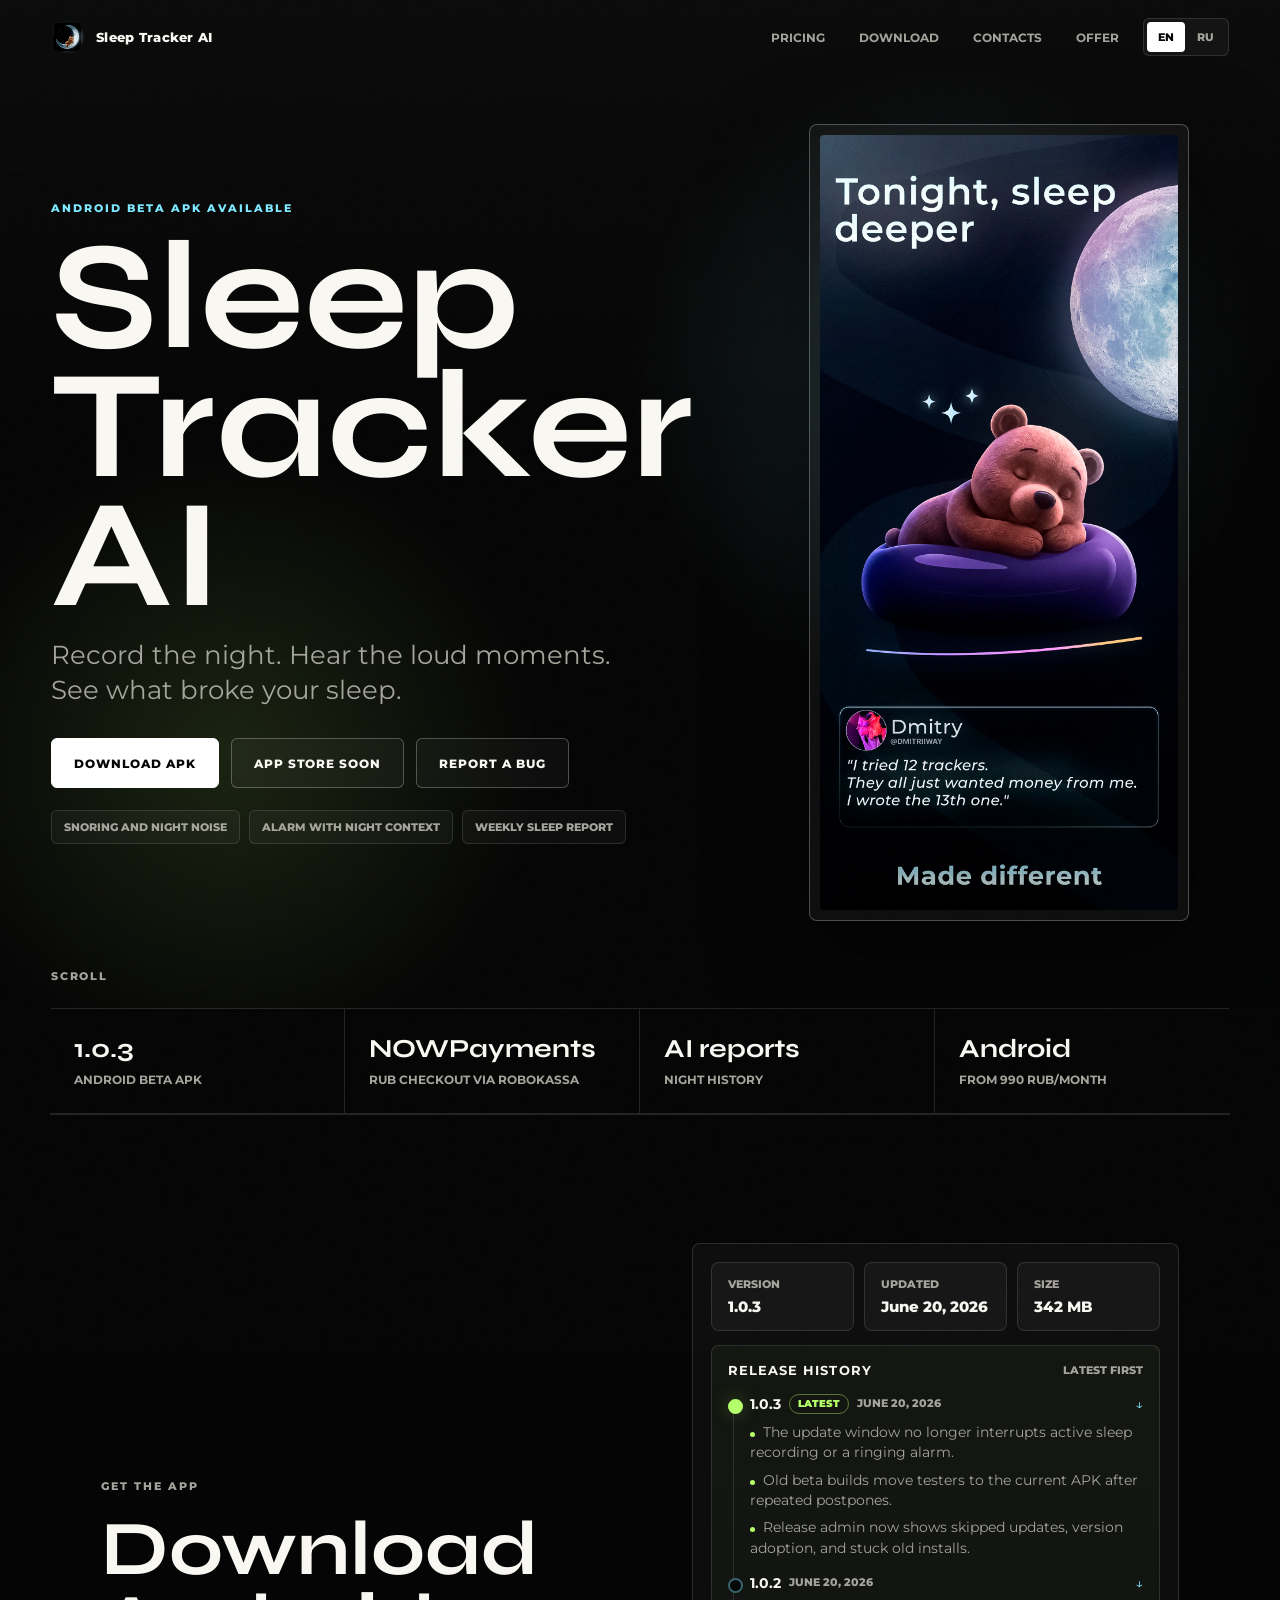
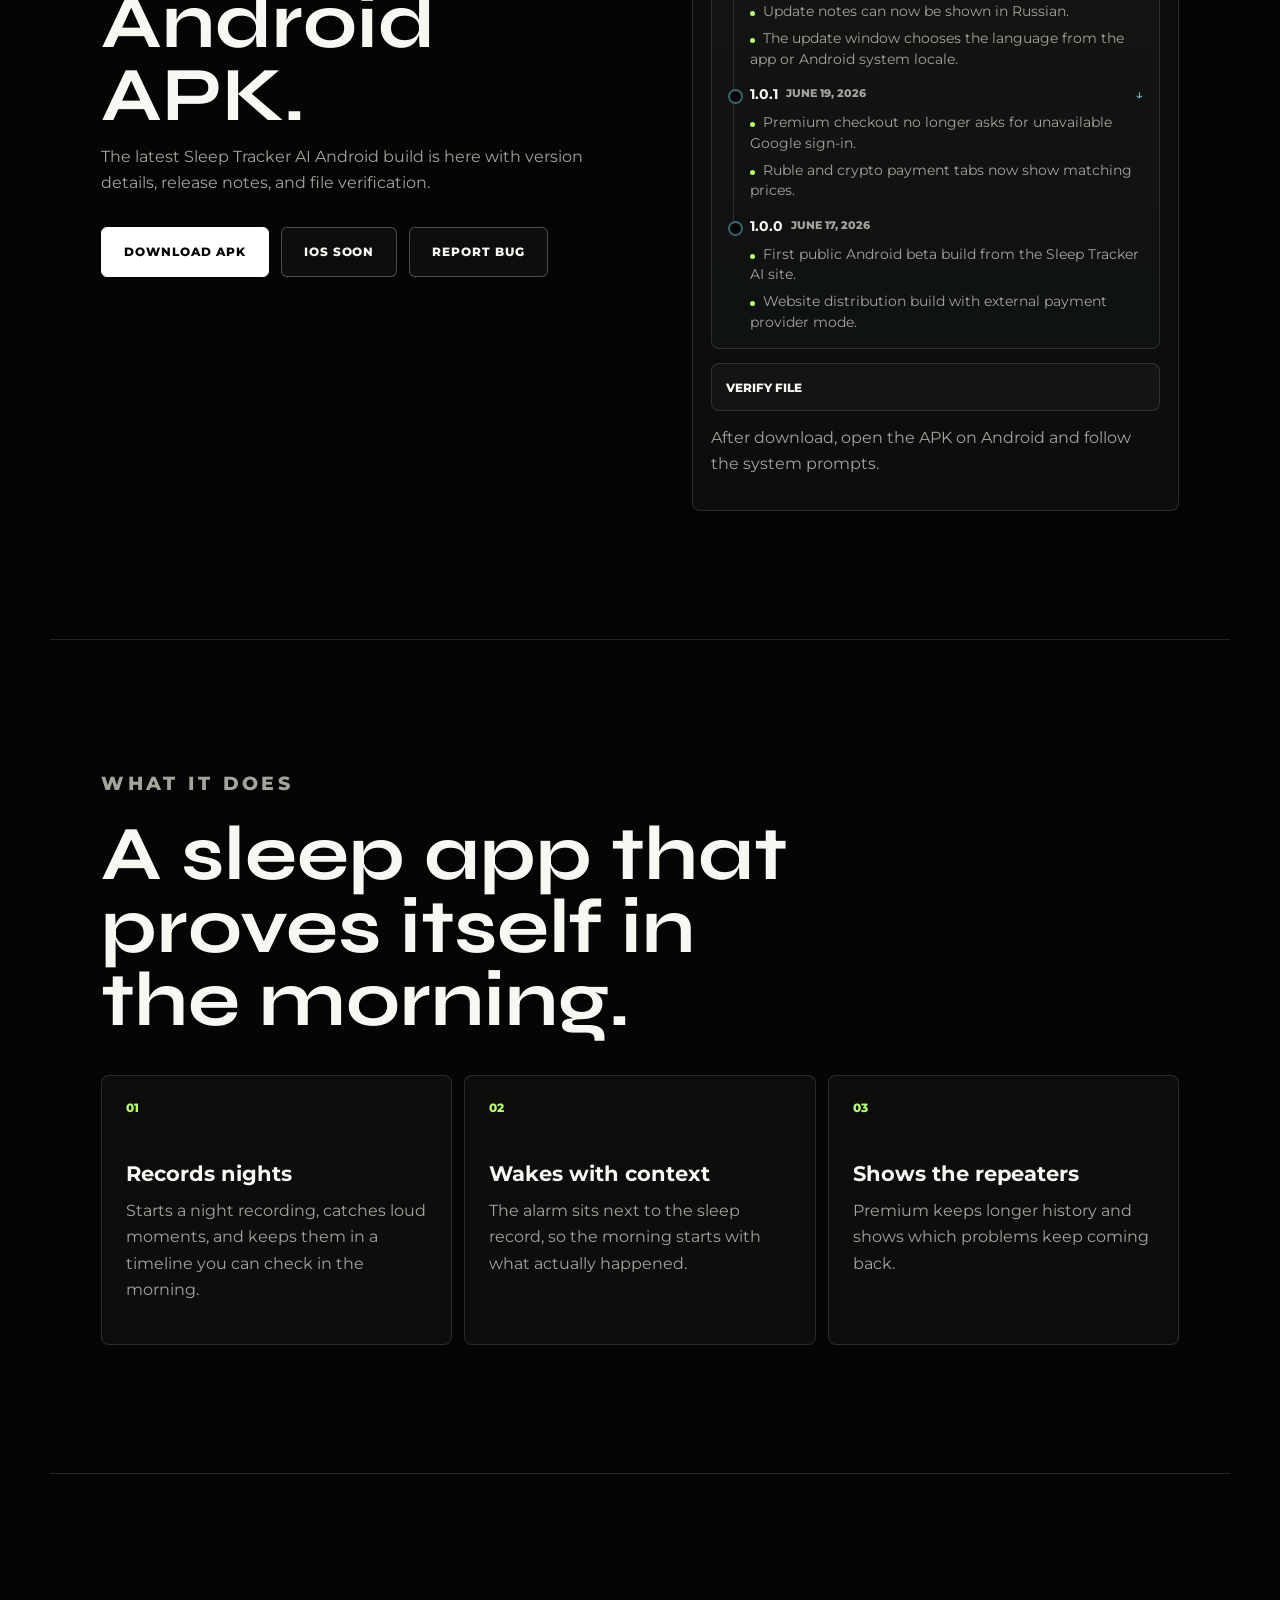
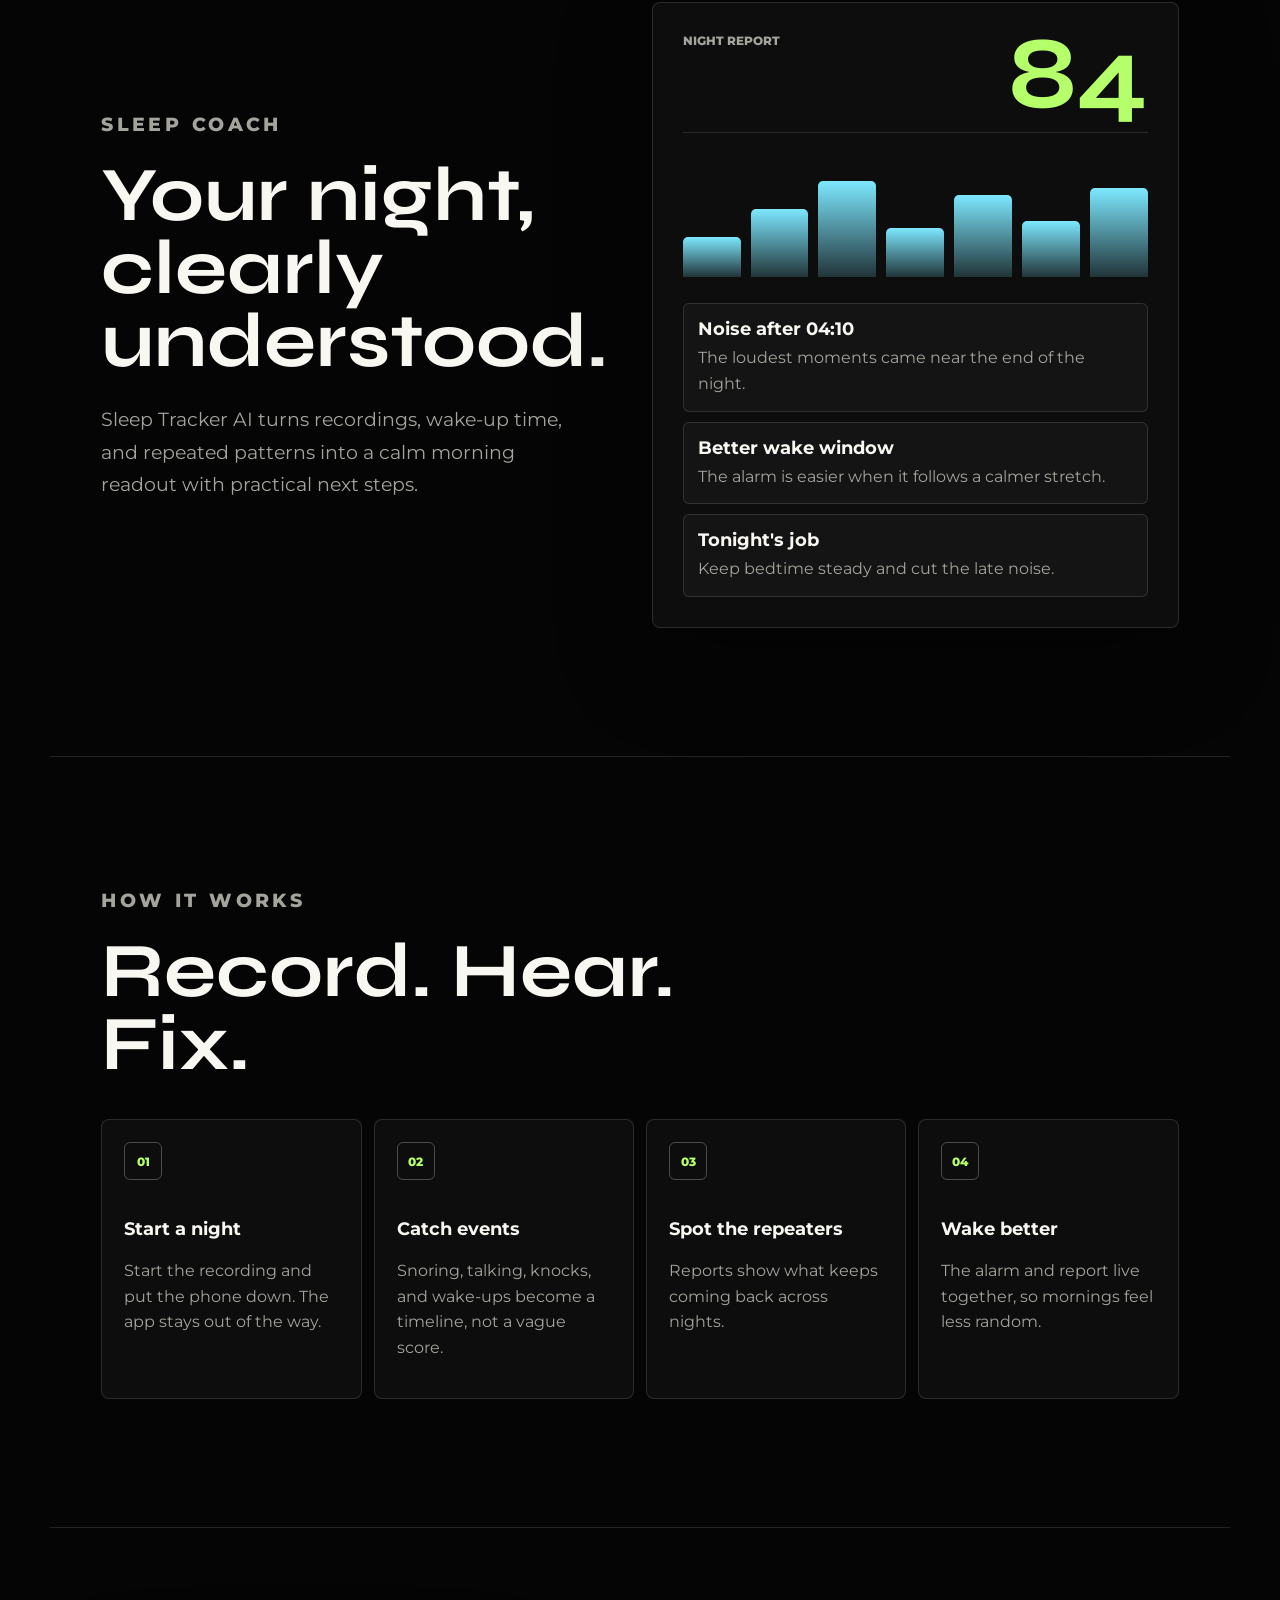
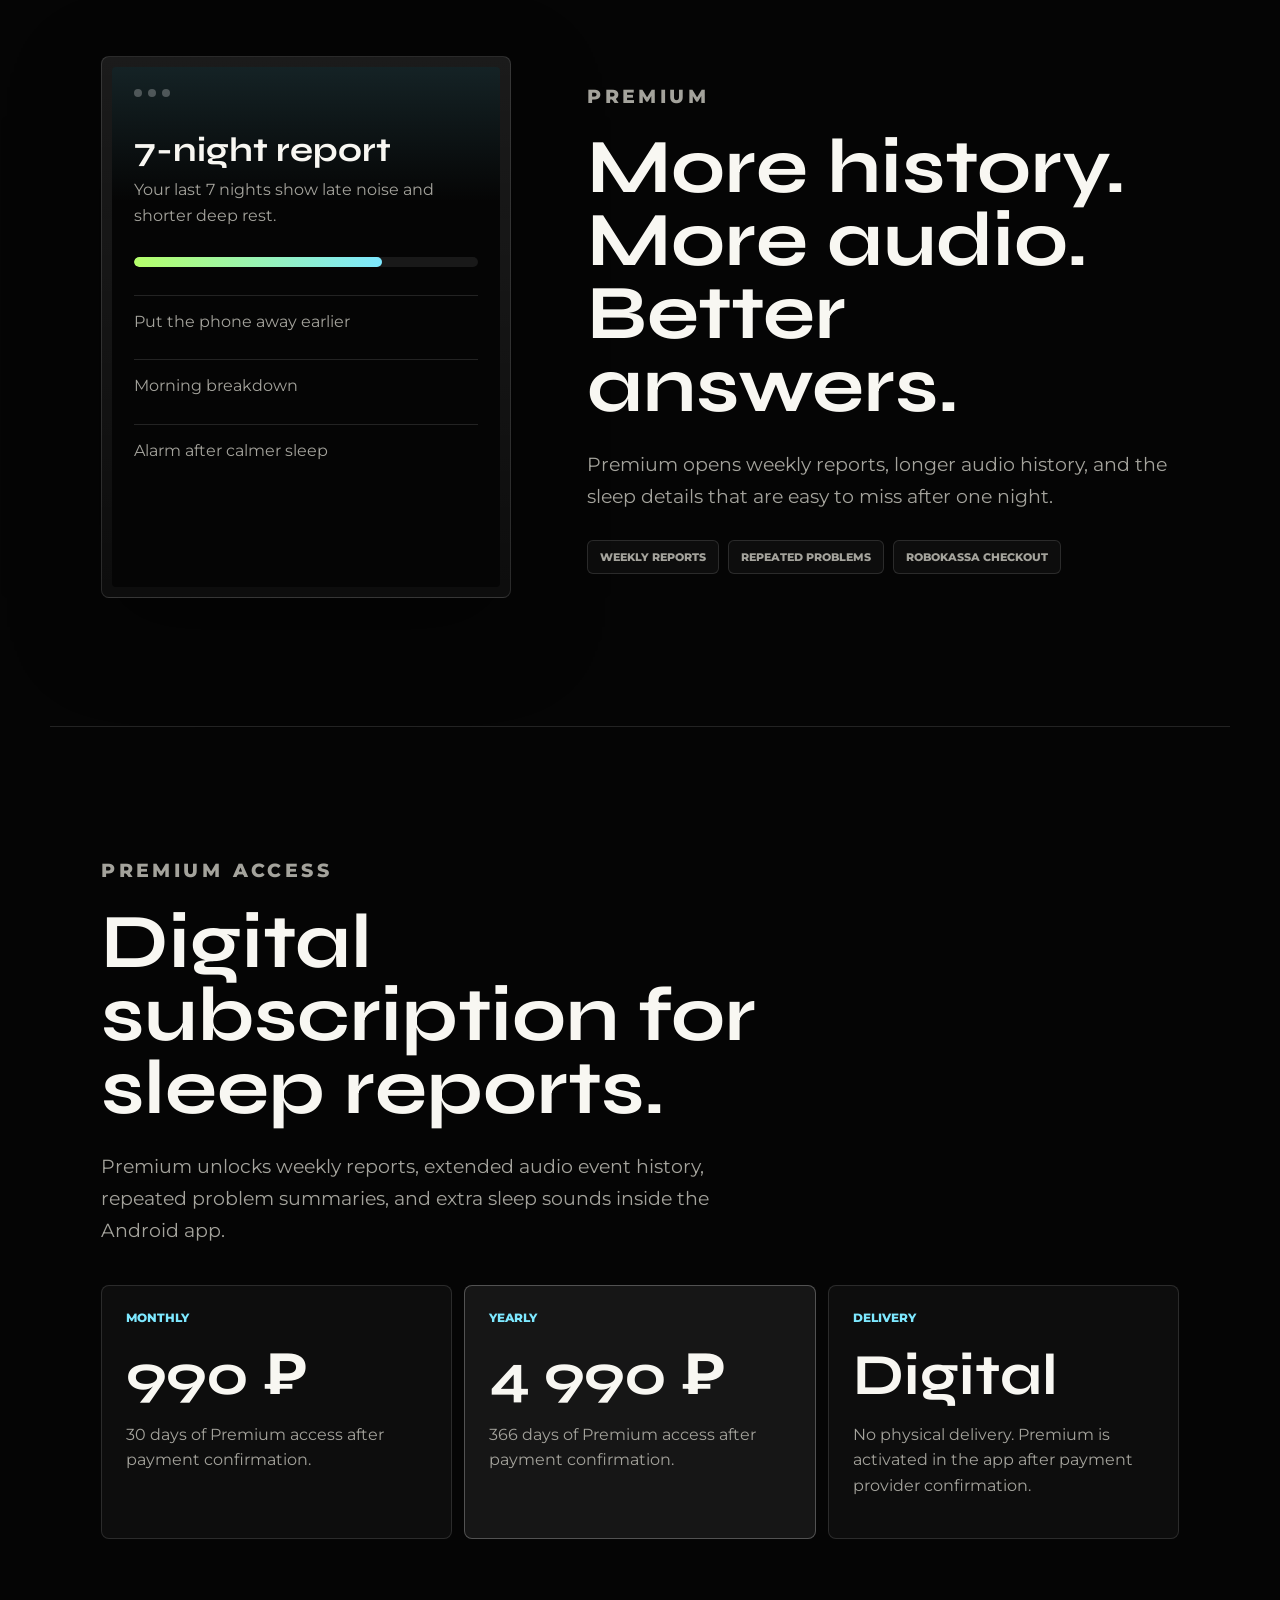
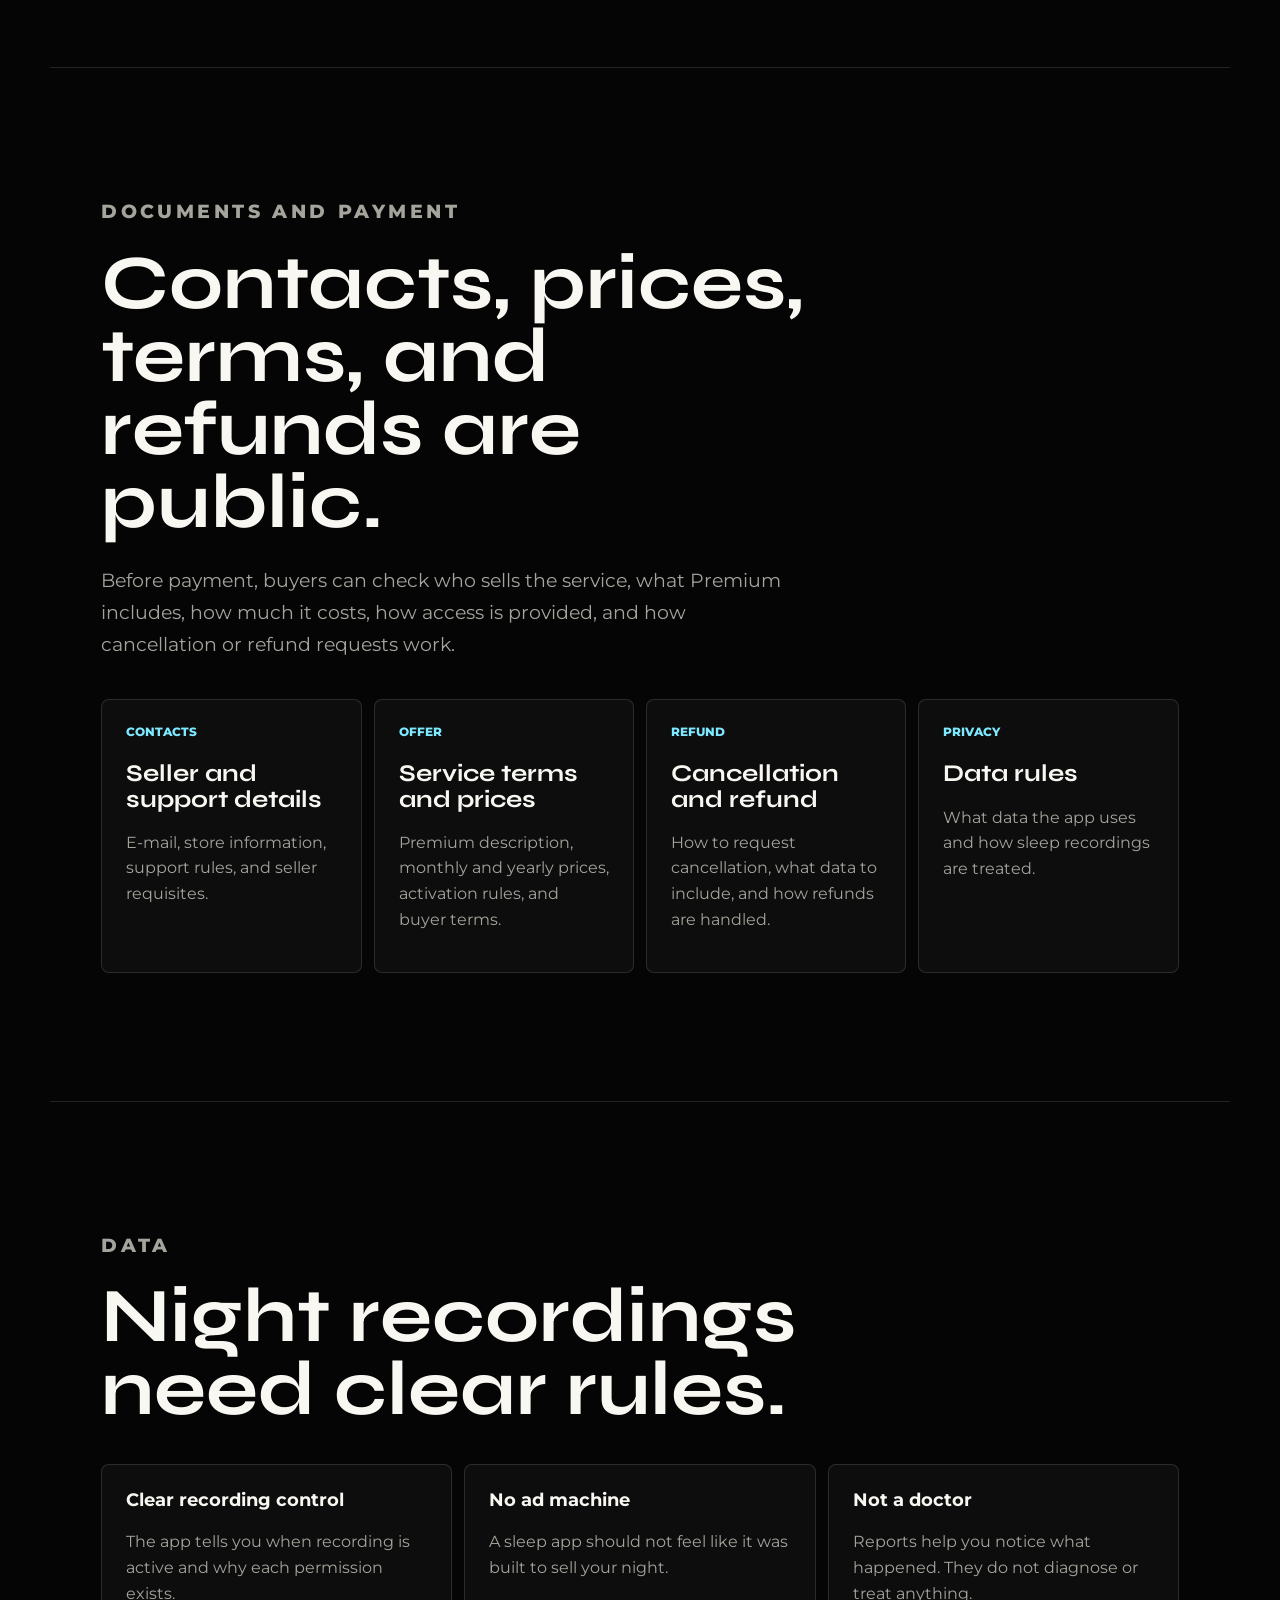
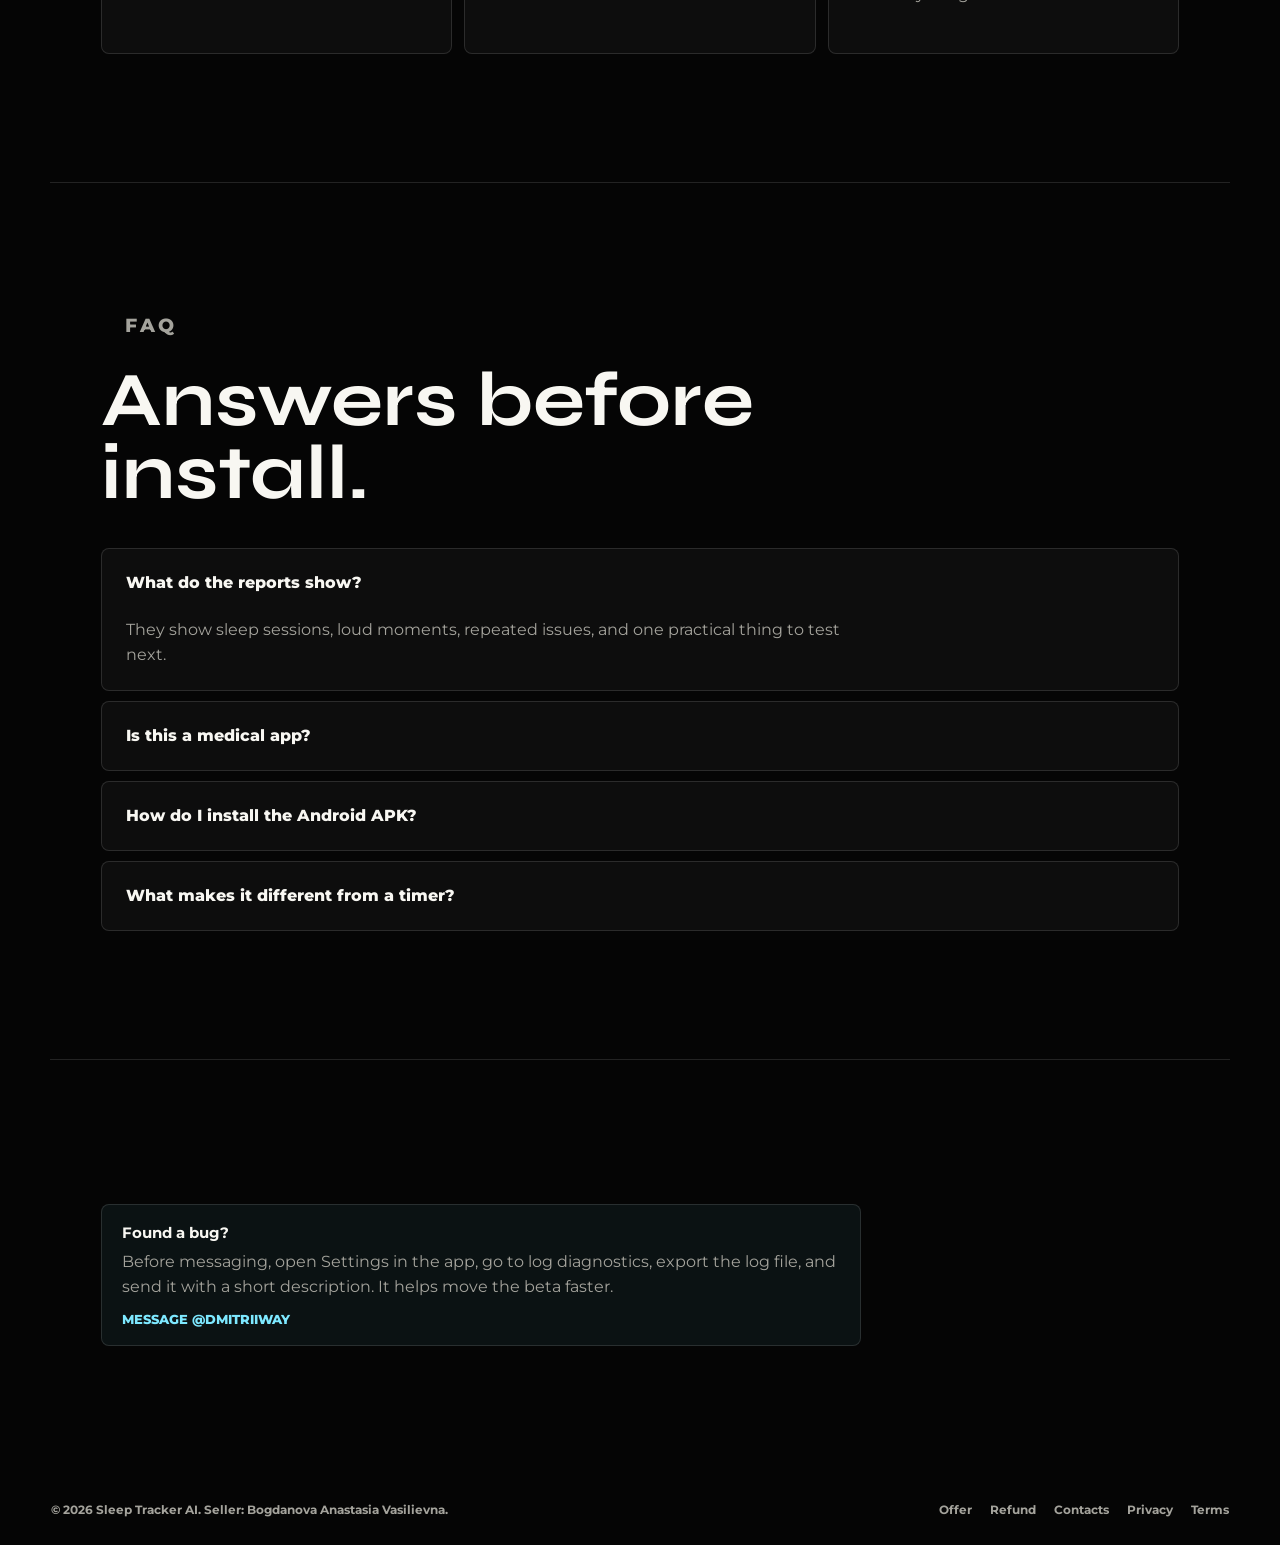
==== index.html @ 57c010fb "Clean release history UI" ====
<!doctype html>
<html lang="en">
<head>
  <meta charset="utf-8" />
  <meta name="viewport" content="width=device-width, initial-scale=1" />
  <meta name="theme-color" content="#050505" />
  <meta name="description" content="Sleep Tracker AI records your nights, wakes you smarter, and turns sleep data into simple coaching." />
  <meta property="og:type" content="website" />
  <meta property="og:title" content="Sleep Tracker AI" />
  <meta property="og:description" content="Sleep recorder, smart alarm, and AI sleep coach." />
  <meta property="og:image" content="assets/logo.png" />
    <script type="application/ld+json">
    {
      "@context": "https://schema.org",
      "@type": "SoftwareApplication",
      "name": "Sleep Tracker AI",
      "description": "Sleep recorder, smart alarm, and AI sleep coach for iOS and Android.",
      "applicationCategory": "HealthApplication",
      "operatingSystem": "iOS, Android",
      "offers": {
        "@type": "Offer",
        "price": "0",
        "priceCurrency": "USD",
        "name": "Free app with optional Premium"
      }
    }
    </script>
    <title>Sleep Tracker AI</title>
  <link rel="icon" href="assets/logo.png" type="image/png" />
  <link rel="preconnect" href="https://fonts.googleapis.com" />
  <link rel="preconnect" href="https://fonts.gstatic.com" crossorigin />
  <link href="https://fonts.googleapis.com/css2?family=Montserrat:wght@400;500;600;700;800&family=Syne:wght@600;700;800&display=swap" rel="stylesheet" />
  <link rel="stylesheet" href="css/site.css?v=20260620c" />
</head>
<body>
  <div class="loader" id="loader">
    <img src="assets/logo.png" alt="" width="76" height="76" />
    <div class="loader-line"><span id="loaderFill"></span></div>
    <p><span id="loaderPercent">0</span>%</p>
  </div>

  <div class="noise" aria-hidden="true"></div>

  <header class="nav">
    <a class="brand magnetic" href="#top" aria-label="Sleep Tracker AI home">
      <img src="assets/logo.png" alt="" width="34" height="34" />
      <span>Sleep Tracker AI</span>
    </a>
    <div class="nav-right">
      <nav>
        <a class="magnetic" href="#pricing" data-i18n="navPricing">Pricing</a>
        <a class="magnetic" href="#download" data-i18n="navDownload">Download</a>
        <a class="magnetic" href="contacts.html" data-i18n="navContacts">Contacts</a>
        <a class="magnetic" href="offer.html" data-i18n="navOffer">Offer</a>
      </nav>
      <div class="lang-switch" aria-label="Language switch">
        <button class="lang-btn is-active magnetic" type="button" data-lang="en">EN</button>
        <button class="lang-btn magnetic" type="button" data-lang="ru">RU</button>
      </div>
    </div>
  </header>

  <main id="top">
    <section class="hero">
      <div class="hero-bg" aria-hidden="true"></div>
      <div class="hero-copy">
        <p class="eyebrow" data-i18n="heroEyebrow">ANDROID APK NOW / IOS APP STORE SOON</p>
        <h1>Sleep<br />Tracker<br />AI</h1>
        <p class="lead" data-i18n="heroLead">Sleep recording, smart alarm, and AI coaching in one quiet app.</p>
        <div class="actions">
          <a class="button primary magnetic" href="#download" data-i18n="androidButton">Download APK</a>
          <a class="button ghost magnetic" href="#ios" data-i18n="iosButton">App Store soon</a>
          <a class="button ghost magnetic" href="https://t.me/DMITRIIWAY" rel="noopener noreferrer" data-i18n="bugReportButton">Report a bug</a>
        </div>
        <div class="hero-points" aria-label="Product highlights">
          <span data-i18n="heroPointOne">Audio events, not guesswork</span>
          <span data-i18n="heroPointTwo">Smart alarm context</span>
          <span data-i18n="heroPointThree">AI next steps</span>
        </div>
      </div>
      <figure class="phone" aria-label="Sleep Tracker AI app preview">
        <img id="appPreview" src="assets/app-screen-en.jpg" alt="Sleep Tracker AI sleep screen" />
      </figure>
      <a class="scroll magnetic" href="#features" data-i18n="scroll">Scroll</a>
    </section>

    <section class="strip" aria-label="Release info">
      <div><strong data-strip-version>1.0.3</strong><span data-i18n="stripApk">website APK</span></div>
      <div><strong>NOWPayments</strong><span data-i18n="stripCrypto">USDT networks</span></div>
      <div><strong>AI reports</strong><span data-i18n="stripAi">sleep insights</span></div>
      <div><strong>Android</strong><span data-i18n="stripAndroid">direct install</span></div>
    </section>

    <section class="download" id="download">
      <div>
        <p class="eyebrow" data-i18n="downloadEyebrow">GET THE APP</p>
        <h2 data-i18n="downloadTitle">Download Android APK.</h2>
        <p data-i18n="downloadText">The latest Sleep Tracker AI Android build is here with version details, release notes, and file verification.</p>
        <div class="download-actions">
          <a class="button primary magnetic" id="androidDownload" href="https://t.me/DMITRIIWAY" rel="noopener noreferrer" data-i18n="androidShort">Download APK</a>
          <a class="button ghost magnetic" id="ios" href="https://apps.apple.com/" aria-disabled="true" data-i18n="iosShort">iOS soon</a>
          <a class="button ghost magnetic" href="https://t.me/DMITRIIWAY" rel="noopener noreferrer" data-i18n="bugReportShort">Report bug</a>
        </div>
      </div>
      <div class="download-panel">
        <dl class="download-meta" aria-label="APK file details">
          <div>
            <dt data-i18n="downloadVersionLabel">Version</dt>
            <dd data-apk-version>1.0.3</dd>
          </div>
          <div>
            <dt data-i18n="downloadUpdatedLabel">Updated</dt>
            <dd data-i18n="downloadUpdatedValue">June 20, 2026</dd>
          </div>
          <div>
            <dt data-i18n="downloadSizeLabel">Size</dt>
            <dd data-apk-size>342 MB</dd>
          </div>
        </dl>
        <div class="release-notes" data-release-notes>
          <div class="release-history-head">
            <strong data-i18n="releaseHistoryTitle">Release history</strong>
            <span data-i18n="releaseHistoryHint">Latest first</span>
          </div>
          <ol class="release-timeline" data-release-history-list>
            <li class="release-entry is-latest">
              <div class="release-entry-top">
                <strong class="release-version">1.0.3</strong>
                <span class="release-badge" data-i18n="releaseHistoryLatest">Latest</span>
                <span class="release-date">June 20, 2026</span>
              </div>
              <ul>
                <li>The update window no longer interrupts active sleep recording or a ringing alarm.</li>
                <li>Old beta builds move testers to the current APK after repeated postpones.</li>
                <li>Release admin now shows skipped updates, version adoption, and stuck old installs.</li>
              </ul>
            </li>
            <li class="release-entry">
              <div class="release-entry-top">
                <strong class="release-version">1.0.2</strong>
                <span class="release-date">June 20, 2026</span>
              </div>
              <ul>
                <li>Russian testers now see the update window and release notes in Russian.</li>
                <li>The app chooses update text from the app language or Android locale.</li>
              </ul>
            </li>
            <li class="release-entry">
              <div class="release-entry-top">
                <strong class="release-version">1.0.1</strong>
                <span class="release-date">June 19, 2026</span>
              </div>
              <ul>
                <li>Robokassa checkout no longer blocks payment behind unavailable Google sign-in.</li>
                <li>Ruble and crypto paywall tabs now show matching prices.</li>
              </ul>
            </li>
            <li class="release-entry">
              <div class="release-entry-top">
                <strong class="release-version">1.0.0</strong>
                <span class="release-date">June 17, 2026</span>
              </div>
              <ul>
                <li>First public Android beta build from the Sleep Tracker AI site.</li>
                <li>Premium access is checked through server entitlement.</li>
              </ul>
            </li>
          </ol>
        </div>
        <details class="verify-file">
          <summary data-i18n="verifyFileTitle">Verify file</summary>
          <p><span>Package</span><code data-apk-package>com.dmitriiway.sleeptracker</code></p>
          <p><span>SHA-256</span><code data-apk-sha>a1204185a0089ba9d48029acb2d328d1e67995cf719cbd048c501dd215a2ad03</code></p>
          <p><span>Signer SHA-256</span><code data-apk-signer>99c3a1cf3502ba83b4a8c6378751da714a70654923d2371eccba00cac0772e3f</code></p>
        </details>
        <p class="download-note" data-i18n="downloadInstallNote">After download, open the APK on Android and follow the system prompts.</p>
      </div>
    </section>

    <section class="section" id="features">
      <div class="section-head">
        <p class="eyebrow" data-i18n="featuresEyebrow">WHAT IT DOES</p>
        <h2 data-i18n="featuresTitle">Short app. Useful every morning.</h2>
      </div>
      <div class="grid">
        <article class="card">
          <span>01</span>
          <h3 data-i18n="cardOneTitle">Records nights</h3>
          <p data-i18n="cardOneText">Tracks sleep sessions, audio events, and wake-up context without turning the app into a dashboard maze.</p>
        </article>
        <article class="card">
          <span>02</span>
          <h3 data-i18n="cardTwoTitle">Wakes smarter</h3>
          <p data-i18n="cardTwoText">Alarm and sleep tools are built around the actual night, not a generic timer.</p>
        </article>
        <article class="card">
          <span>03</span>
          <h3 data-i18n="cardThreeTitle">Explains patterns</h3>
          <p data-i18n="cardThreeText">Premium adds AI reports that translate raw data into plain next steps.</p>
        </article>
      </div>
    </section>

    <section class="showcase section-split" id="coach">
      <div class="section-head">
        <p class="eyebrow" data-i18n="coachEyebrow">AI SLEEP MIRROR</p>
        <h2 data-i18n="coachTitle">Your night, clearly understood.</h2>
        <p data-i18n="coachText">Sleep Tracker AI turns recordings, wake-up time, and repeated patterns into a calm morning readout with practical next steps.</p>
      </div>
      <div class="insight-board" aria-label="AI sleep report preview">
        <div class="board-top">
          <span data-i18n="boardTitle">Morning report</span>
          <strong>84</strong>
        </div>
        <div class="sleep-graph" aria-hidden="true">
          <span style="height: 34%"></span>
          <span style="height: 58%"></span>
          <span style="height: 82%"></span>
          <span style="height: 42%"></span>
          <span style="height: 70%"></span>
          <span style="height: 48%"></span>
          <span style="height: 76%"></span>
        </div>
        <div class="insight-list">
          <div><b data-i18n="insightOneTitle">Fragmented after 04:10</b><span data-i18n="insightOneText">Audio spikes clustered near the end of the night.</span></div>
          <div><b data-i18n="insightTwoTitle">Best wake window</b><span data-i18n="insightTwoText">Alarm feels lighter when it follows a calmer interval.</span></div>
          <div><b data-i18n="insightThreeTitle">Tonight's focus</b><span data-i18n="insightThreeText">Keep the same bedtime and reduce late noise.</span></div>
        </div>
      </div>
    </section>

    <section class="section flow">
      <div class="section-head">
        <p class="eyebrow" data-i18n="flowEyebrow">HOW IT WORKS</p>
        <h2 data-i18n="flowTitle">Record. Detect. Explain. Improve.</h2>
      </div>
      <div class="flow-grid">
        <article>
          <span>01</span>
          <h3 data-i18n="flowOneTitle">Start a night</h3>
          <p data-i18n="flowOneText">The app records the sleep session and keeps the interface quiet when you are already in bed.</p>
        </article>
        <article>
          <span>02</span>
          <h3 data-i18n="flowTwoTitle">Catch events</h3>
          <p data-i18n="flowTwoText">Snoring, noise, and wake-up context become a timeline instead of a vague score.</p>
        </article>
        <article>
          <span>03</span>
          <h3 data-i18n="flowThreeTitle">Read the pattern</h3>
          <p data-i18n="flowThreeText">AI reports summarize what changed and which habit is worth testing next.</p>
        </article>
        <article>
          <span>04</span>
          <h3 data-i18n="flowFourTitle">Wake better</h3>
          <p data-i18n="flowFourText">Alarm tools are tied to the real night, so mornings feel less random.</p>
        </article>
      </div>
    </section>

    <section class="section-split premium">
      <div class="mini-phone" aria-label="Premium feature preview">
        <div class="mini-screen">
          <div class="mini-status"><span></span><span></span><span></span></div>
          <h3 data-i18n="premiumMockTitle">Premium insight</h3>
          <p data-i18n="premiumMockText">Your last 7 nights show later noise and shorter deep rest.</p>
          <div class="mini-meter"><span></span></div>
          <ul>
            <li data-i18n="premiumMockOne">Earlier wind-down target</li>
            <li data-i18n="premiumMockTwo">AI morning explanation</li>
            <li data-i18n="premiumMockThree">Trend-based alarm context</li>
          </ul>
        </div>
      </div>
      <div class="section-head">
        <p class="eyebrow" data-i18n="premiumEyebrow">PREMIUM THAT EARNS ITS PLACE</p>
        <h2 data-i18n="premiumTitle">Not more dashboards. Better decisions.</h2>
        <p data-i18n="premiumText">Premium should feel like a sleep analyst beside the app: plain-language reports, pattern changes, and habit suggestions that are specific enough to try tonight.</p>
        <div class="pill-row">
          <span data-i18n="premiumPillOne">AI reports</span>
          <span data-i18n="premiumPillTwo">Trend summaries</span>
          <span data-i18n="premiumPillThree">Crypto payments ready</span>
        </div>
      </div>
    </section>

    <section class="section pricing" id="pricing">
      <div class="section-head">
        <p class="eyebrow" data-i18n="pricingEyebrow">PREMIUM ACCESS</p>
        <h2 data-i18n="pricingTitle">Digital subscription for sleep reports.</h2>
        <p data-i18n="pricingText">Premium unlocks weekly reports, extended audio event history, repeated problem summaries, and extra sleep sounds inside the Android app.</p>
      </div>
      <div class="pricing-grid">
        <article class="price-card">
          <span data-i18n="priceMonthlyLabel">Monthly</span>
          <strong>990 ₽</strong>
          <p data-i18n="priceMonthlyText">30 days of Premium access after payment confirmation.</p>
        </article>
        <article class="price-card is-featured">
          <span data-i18n="priceYearlyLabel">Yearly</span>
          <strong>4 990 ₽</strong>
          <p data-i18n="priceYearlyText">366 days of Premium access after payment confirmation.</p>
        </article>
        <article class="price-card">
          <span data-i18n="priceDeliveryLabel">Delivery</span>
          <strong data-i18n="priceDeliveryValue">Digital</strong>
          <p data-i18n="priceDeliveryText">No physical delivery. Premium is activated in the app after payment provider confirmation.</p>
        </article>
      </div>
    </section>

    <section class="section documents-section" id="documents">
      <div class="section-head">
        <p class="eyebrow" data-i18n="documentsEyebrow">DOCUMENTS AND PAYMENT</p>
        <h2 data-i18n="documentsTitle">Contacts, prices, terms, and refunds are public.</h2>
        <p data-i18n="documentsText">Before payment, buyers can check who sells the service, what Premium includes, how much it costs, how access is provided, and how cancellation or refund requests work.</p>
      </div>
      <div class="documents-grid">
        <a class="doc-card magnetic" href="contacts.html">
          <span data-i18n="documentsContactsLabel">Contacts</span>
          <strong data-i18n="documentsContactsTitle">Seller and support details</strong>
          <p data-i18n="documentsContactsText">E-mail, store information, support rules, and seller requisites.</p>
        </a>
        <a class="doc-card magnetic" href="offer.html">
          <span data-i18n="documentsOfferLabel">Offer</span>
          <strong data-i18n="documentsOfferTitle">Service terms and prices</strong>
          <p data-i18n="documentsOfferText">Premium description, monthly and yearly prices, activation rules, and buyer terms.</p>
        </a>
        <a class="doc-card magnetic" href="refund.html">
          <span data-i18n="documentsRefundLabel">Refund</span>
          <strong data-i18n="documentsRefundTitle">Cancellation and refund</strong>
          <p data-i18n="documentsRefundText">How to request cancellation, what data to include, and how refunds are handled.</p>
        </a>
        <a class="doc-card magnetic" href="privacy.html">
          <span data-i18n="documentsPrivacyLabel">Privacy</span>
          <strong data-i18n="documentsPrivacyTitle">Data rules</strong>
          <p data-i18n="documentsPrivacyText">What data the app uses and how sleep recordings are treated.</p>
        </a>
      </div>
    </section>

    <section class="section privacy-section" id="privacy">
      <div class="section-head">
        <p class="eyebrow" data-i18n="privacyEyebrow">PRIVACY FIRST</p>
        <h2 data-i18n="privacyTitle">Sleep data is intimate. Treat it that way.</h2>
      </div>
      <div class="privacy-grid">
        <article>
          <h3 data-i18n="privacyOneTitle">Clear recording control</h3>
          <p data-i18n="privacyOneText">The product language tells users when recording is active and why each permission exists.</p>
        </article>
        <article>
          <h3 data-i18n="privacyTwoTitle">No ad-tech story</h3>
          <p data-i18n="privacyTwoText">A sleep app should not feel like a data broker. The site makes that trust promise visible.</p>
        </article>
        <article>
          <h3 data-i18n="privacyThreeTitle">AI with boundaries</h3>
          <p data-i18n="privacyThreeText">Reports are framed as guidance, not medical diagnosis, with legal pages one tap away.</p>
        </article>
      </div>
    </section>

    <section class="section faq">
      <div class="section-head">
        <p class="eyebrow" data-i18n="faqEyebrow">FAQ</p>
        <h2 data-i18n="faqTitle">Answers before install.</h2>
      </div>
      <div class="faq-list">
        <details open>
          <summary data-i18n="faqOneQ">What does the AI coach actually do?</summary>
          <p data-i18n="faqOneA">It summarizes sleep sessions, highlights repeated patterns, and suggests one practical change instead of dumping raw charts on you.</p>
        </details>
        <details>
          <summary data-i18n="faqTwoQ">Is this a medical app?</summary>
          <p data-i18n="faqTwoA">No. Sleep Tracker AI is a wellness and productivity tool. It can help you notice patterns, but it is not a diagnosis or treatment device.</p>
        </details>
        <details>
          <summary data-i18n="faqThreeQ">Why Android APK and App Store?</summary>
          <p data-i18n="faqThreeA">Android can be distributed directly while iOS stays inside Apple's review and App Store flow.</p>
        </details>
        <details>
          <summary data-i18n="faqFourQ">What makes it different from a timer?</summary>
          <p data-i18n="faqFourA">The app keeps the night context: recordings, events, wake-up behavior, and AI explanations that connect them.</p>
        </details>
      </div>
    </section>

    <section class="section bug-report-section">
      <div class="bug-report">
        <strong data-i18n="bugReportTitle">Found a bug?</strong>
        <p data-i18n="bugReportText">Before messaging, open Settings in the app, go to log diagnostics, export the log file, and send it with a short description. It helps move the beta faster.</p>
        <a class="bug-report-link magnetic" href="https://t.me/DMITRIIWAY" rel="noopener noreferrer" data-i18n="bugReportTelegram">Message @DMITRIIWAY</a>
      </div>
    </section>
  </main>

  <footer>
    <span data-i18n="footerSeller">© 2026 Sleep Tracker AI. Seller: Bogdanova Anastasia Vasilievna.</span>
    <div>
      <a href="offer.html" data-i18n="footerOffer">Offer</a>
      <a href="refund.html" data-i18n="footerRefund">Refund</a>
      <a href="contacts.html" data-i18n="footerContacts">Contacts</a>
      <a href="privacy.html" data-i18n="footerPrivacy">Privacy</a>
      <a href="terms.html" data-i18n="footerTerms">Terms</a>
    </div>
  </footer>

  <script src="js/site.js?v=20260620c"></script>
</body>
</html>
---- css/site.css ----
:root {
  --bg: #050505;
  --fg: #f8f7f2;
  --muted: #a4a39c;
  --line: rgba(255, 255, 255, 0.12);
  --line-strong: rgba(255, 255, 255, 0.26);
  --panel: rgba(255, 255, 255, 0.035);
  --cyan: #7de8ff;
  --green: #b5ff6a;
  --max: 1180px;
  --pad: clamp(18px, 4vw, 52px);
  --sans: "Montserrat", system-ui, -apple-system, BlinkMacSystemFont, "Segoe UI", sans-serif;
  --display: "Syne", var(--sans);
}

* {
  box-sizing: border-box;
}

html {
  scroll-behavior: smooth;
  background: var(--bg);
}

body {
  margin: 0;
  font-family: var(--sans);
  color: var(--fg);
  background: var(--bg);
  cursor: auto;
  overflow-x: hidden;
  -webkit-font-smoothing: antialiased;
}

a {
  color: inherit;
  text-decoration: none;
}

img {
  display: block;
  max-width: 100%;
}

.loader {
  position: fixed;
  inset: 0;
  z-index: 50;
  display: grid;
  place-items: center;
  align-content: center;
  gap: 22px;
  background: #000;
  transition: opacity 0.55s ease, visibility 0.55s ease;
}

.loader.is-done {
  opacity: 0;
  visibility: hidden;
}

.loader img {
  object-fit: contain;
}

.loader-line {
  width: min(320px, 72vw);
  height: 1px;
  overflow: hidden;
  background: var(--line);
}

.loader-line span {
  display: block;
  width: 0;
  height: 100%;
  background: linear-gradient(90deg, transparent, #fff, transparent);
  box-shadow: 0 0 20px #fff;
}

.loader p {
  margin: 0;
  font-family: var(--display);
  font-size: 48px;
}

.noise {
  pointer-events: none;
  position: fixed;
  inset: -50%;
  z-index: 10;
  opacity: 0.05;
  mix-blend-mode: overlay;
  background-image: url("data:image/svg+xml;utf8,<svg viewBox='0 0 200 200' xmlns='http://www.w3.org/2000/svg'><filter id='n'><feTurbulence type='fractalNoise' baseFrequency='0.85' numOctaves='2'/></filter><rect width='100%' height='100%' filter='url(%23n)' opacity='0.8'/></svg>");
  animation: noise 0.7s steps(4) infinite;
}

@keyframes noise {
  0% { transform: translate(0, 0); }
  25% { transform: translate(-2%, 1%); }
  50% { transform: translate(1%, -2%); }
  75% { transform: translate(2%, 2%); }
  100% { transform: translate(0, 0); }
}

.nav {
  position: fixed;
  inset: 0 0 auto;
  z-index: 20;
  display: flex;
  align-items: center;
  justify-content: space-between;
  padding: 18px var(--pad);
  border-bottom: 1px solid transparent;
  transition: background 0.25s ease, border-color 0.25s ease;
}

.nav.is-scrolled {
  background: rgba(5, 5, 5, 0.74);
  border-color: var(--line);
  backdrop-filter: blur(18px);
}

.brand,
.nav nav,
.nav-right,
.lang-switch,
.actions,
.download-actions,
footer,
footer div {
  display: flex;
  align-items: center;
}

.brand {
  gap: 11px;
  font-weight: 800;
  font-size: 13px;
  letter-spacing: 0.02em;
}

.brand img {
  width: 34px;
  height: 34px;
  object-fit: contain;
}

.nav nav {
  gap: clamp(14px, 3vw, 34px);
  color: var(--muted);
  font-size: 12px;
  font-weight: 700;
  text-transform: uppercase;
}

.nav-right {
  gap: clamp(14px, 2vw, 24px);
}

.lang-switch {
  position: relative;
  gap: 2px;
  padding: 3px;
  border: 1px solid var(--line);
  border-radius: 6px;
  background: rgba(255, 255, 255, 0.04);
}

.lang-btn {
  min-width: 38px;
  height: 30px;
  padding: 0 8px;
  color: var(--muted);
  border: 0;
  border-radius: 4px;
  background: transparent;
  font-family: inherit;
  font-size: 11px;
  font-weight: 800;
  cursor: pointer;
}

.lang-btn.is-active {
  color: #050505;
  background: #fff;
}

.hero {
  position: relative;
  min-height: 100svh;
  display: grid;
  grid-template-columns: minmax(0, 1fr) minmax(260px, 380px);
  align-items: center;
  gap: clamp(26px, 7vw, 96px);
  padding: 108px var(--pad) 72px;
  overflow: hidden;
}

.hero::after {
  content: "";
  position: absolute;
  left: var(--pad);
  right: var(--pad);
  bottom: 0;
  height: 1px;
  background: var(--line);
}

.hero-bg {
  position: absolute;
  inset: 0;
  background:
    radial-gradient(circle at 74% 38%, rgba(125, 232, 255, 0.14), transparent 28%),
    radial-gradient(circle at 18% 75%, rgba(181, 255, 106, 0.12), transparent 24%),
    linear-gradient(180deg, rgba(255, 255, 255, 0.025), transparent 42%);
}

.hero-copy,
.phone,
.section,
.strip,
.download,
footer {
  position: relative;
  z-index: 1;
}

.hero-copy {
  min-width: 0;
}

.eyebrow {
  margin: 0 0 18px;
  color: var(--cyan);
  font-size: 11px;
  font-weight: 800;
  letter-spacing: 0.18em;
}

h1,
h2,
h3,
p {
  margin-top: 0;
}

h1 {
  max-width: 920px;
  margin-bottom: 18px;
  font-family: var(--display);
  font-size: clamp(58px, 12vw, 158px);
  line-height: 0.84;
  letter-spacing: 0;
}

.lead {
  max-width: 570px;
  color: var(--muted);
  font-size: clamp(18px, 2.1vw, 26px);
  line-height: 1.35;
}

.actions,
.download-actions {
  flex-wrap: wrap;
  gap: 12px;
  margin-top: 30px;
}

.hero-points,
.pill-row {
  display: flex;
  flex-wrap: wrap;
  gap: 9px;
}

.hero-points {
  margin-top: 22px;
}

.hero-points span,
.pill-row span {
  display: inline-flex;
  align-items: center;
  min-height: 34px;
  padding: 0 12px;
  border: 1px solid var(--line);
  border-radius: 6px;
  color: var(--muted);
  background: rgba(255, 255, 255, 0.035);
  font-size: 11px;
  font-weight: 800;
  text-transform: uppercase;
}

.button {
  min-height: 50px;
  display: inline-flex;
  align-items: center;
  justify-content: center;
  padding: 0 22px;
  border: 1px solid var(--line-strong);
  border-radius: 6px;
  font-size: 12px;
  font-weight: 800;
  text-transform: uppercase;
  letter-spacing: 0.08em;
  transition: transform 0.2s ease, border-color 0.2s ease, background 0.2s ease;
}

.button:hover {
  transform: translateY(-2px);
  border-color: rgba(255, 255, 255, 0.55);
}

.button.primary {
  color: #050505;
  background: #fff;
  border-color: #fff;
}

.button.ghost {
  background: rgba(255, 255, 255, 0.035);
}

.phone {
  width: min(380px, 78vw);
  justify-self: end;
  padding: 10px;
  border: 1px solid var(--line-strong);
  border-radius: 8px;
  background: rgba(255, 255, 255, 0.04);
  box-shadow: 0 30px 90px rgba(0, 0, 0, 0.5);
}

.phone img {
  width: 100%;
  height: auto;
  border-radius: 4px;
  background: #050505;
}

.scroll {
  position: absolute;
  left: var(--pad);
  bottom: 26px;
  z-index: 2;
  color: var(--muted);
  font-size: 11px;
  font-weight: 800;
  text-transform: uppercase;
  letter-spacing: 0.16em;
}

.strip {
  max-width: var(--max);
  margin: 0 auto;
  display: grid;
  grid-template-columns: repeat(4, 1fr);
  border-bottom: 1px solid var(--line);
}

.strip div {
  min-height: 104px;
  padding: 24px;
  border-right: 1px solid var(--line);
}

.strip div:last-child {
  border-right: 0;
}

.strip strong,
.strip span {
  display: block;
}

.strip strong {
  margin-bottom: 8px;
  font-family: var(--display);
  font-size: 26px;
}

.strip span {
  color: var(--muted);
  font-size: 12px;
  font-weight: 700;
  text-transform: uppercase;
}

.section,
.download {
  max-width: var(--max);
  margin: 0 auto;
  padding: clamp(74px, 10vw, 132px) var(--pad);
}

.section-head {
  max-width: 720px;
}

h2 {
  margin-bottom: 26px;
  font-family: var(--display);
  font-size: clamp(38px, 6vw, 78px);
  line-height: 0.95;
}

.grid {
  display: grid;
  grid-template-columns: repeat(3, 1fr);
  gap: 12px;
  margin-top: 38px;
}

.card {
  min-height: 230px;
  padding: 24px;
  border: 1px solid var(--line);
  border-radius: 8px;
  background: var(--panel);
}

.card span {
  display: block;
  margin-bottom: 46px;
  color: var(--green);
  font-size: 12px;
  font-weight: 800;
}

.card h3 {
  margin-bottom: 12px;
  font-size: 21px;
}

.card p,
.download p {
  color: var(--muted);
  line-height: 1.65;
}

.section-head p {
  max-width: 680px;
  color: var(--muted);
  font-size: clamp(16px, 1.5vw, 19px);
  line-height: 1.7;
}

.section-split {
  max-width: var(--max);
  margin: 0 auto;
  display: grid;
  grid-template-columns: minmax(0, 0.95fr) minmax(320px, 1.05fr);
  gap: clamp(28px, 6vw, 76px);
  align-items: center;
  padding: clamp(74px, 10vw, 132px) var(--pad);
  border-top: 1px solid var(--line);
}

.showcase {
  grid-template-columns: minmax(0, 0.9fr) minmax(320px, 1fr);
}

.report-board,
.insight-board,
.mini-phone,
.flow-grid article,
.privacy-grid article,
.faq details {
  border: 1px solid var(--line);
  border-radius: 8px;
  background: var(--panel);
}

.report-board,
.insight-board {
  padding: clamp(18px, 3vw, 30px);
  box-shadow: 0 30px 90px rgba(0, 0, 0, 0.35);
}

.board-top {
  display: flex;
  justify-content: space-between;
  align-items: start;
  gap: 16px;
  padding-bottom: 18px;
  border-bottom: 1px solid var(--line);
}

.board-top span {
  color: var(--muted);
  font-size: 12px;
  font-weight: 800;
  text-transform: uppercase;
}

.board-top strong {
  font-family: var(--display);
  font-size: clamp(58px, 8vw, 104px);
  line-height: 0.8;
  color: var(--green);
}

.sleep-graph {
  height: 170px;
  display: grid;
  grid-template-columns: repeat(7, 1fr);
  gap: 10px;
  align-items: end;
  padding: 26px 0;
}

.sleep-graph span {
  min-height: 18px;
  border-radius: 5px 5px 0 0;
  background: linear-gradient(180deg, var(--cyan), rgba(125, 232, 255, 0.18));
}

.report-list,
.insight-list {
  display: grid;
  gap: 10px;
}

.report-list div,
.insight-list div {
  display: grid;
  gap: 5px;
  padding: 14px;
  border: 1px solid var(--line);
  border-radius: 6px;
  background: rgba(255, 255, 255, 0.03);
}

.report-list b,
.insight-list b,
.flow-grid h3,
.privacy-grid h3 {
  font-size: 18px;
}

.report-list span,
.insight-list span,
.flow-grid p,
.privacy-grid p,
.faq p,
.mini-screen p,
.mini-screen li {
  color: var(--muted);
  line-height: 1.6;
}

.flow {
  border-top: 1px solid var(--line);
}

.flow-grid {
  display: grid;
  grid-template-columns: repeat(4, 1fr);
  gap: 12px;
  margin-top: 38px;
}

.flow-grid article {
  min-height: 250px;
  padding: 22px;
}

.flow-grid span {
  display: inline-grid;
  place-items: center;
  width: 38px;
  height: 38px;
  margin-bottom: 38px;
  border: 1px solid var(--line-strong);
  border-radius: 6px;
  color: var(--green);
  font-size: 12px;
  font-weight: 800;
}

.premium {
  grid-template-columns: minmax(280px, 410px) minmax(0, 1fr);
}

.mini-phone {
  width: min(410px, 100%);
  padding: 10px;
  background:
    linear-gradient(180deg, rgba(255, 255, 255, 0.08), rgba(255, 255, 255, 0.02)),
    #080808;
  box-shadow: 0 30px 90px rgba(0, 0, 0, 0.42);
}

.mini-screen {
  min-height: 520px;
  padding: 22px;
  border-radius: 4px;
  background:
    linear-gradient(180deg, rgba(125, 232, 255, 0.13), transparent 26%),
    #050505;
}

.mini-status {
  display: flex;
  gap: 6px;
  margin-bottom: 36px;
}

.mini-status span {
  width: 8px;
  height: 8px;
  border-radius: 999px;
  background: var(--line-strong);
}

.mini-screen h3 {
  margin-bottom: 10px;
  font-family: var(--display);
  font-size: 34px;
  line-height: 1;
}

.mini-meter {
  height: 10px;
  margin: 28px 0;
  overflow: hidden;
  border-radius: 999px;
  background: rgba(255, 255, 255, 0.08);
}

.mini-meter span {
  display: block;
  width: 72%;
  height: 100%;
  border-radius: inherit;
  background: linear-gradient(90deg, var(--green), var(--cyan));
}

.mini-screen ul {
  display: grid;
  gap: 12px;
  padding: 0;
  margin: 0;
  list-style: none;
}

.mini-screen li {
  padding: 13px 0;
  border-top: 1px solid var(--line);
}

.pill-row {
  margin-top: 26px;
}

.privacy-section {
  border-top: 1px solid var(--line);
}

.pricing {
  border-top: 1px solid var(--line);
}

.pricing-grid {
  display: grid;
  grid-template-columns: repeat(3, 1fr);
  gap: 12px;
  margin-top: 38px;
}

.price-card {
  min-height: 220px;
  padding: 24px;
  border: 1px solid var(--line);
  border-radius: 8px;
  background: var(--panel);
}

.price-card.is-featured {
  border-color: var(--line-strong);
  background: rgba(255, 255, 255, 0.07);
}

.price-card span,
.price-card strong,
.price-card p {
  display: block;
}

.price-card span {
  margin-bottom: 24px;
  color: var(--cyan);
  font-size: 12px;
  font-weight: 800;
  text-transform: uppercase;
}

.price-card strong {
  margin-bottom: 20px;
  font-family: var(--display);
  font-size: clamp(34px, 5vw, 58px);
  line-height: 0.9;
}

.price-card p {
  color: var(--muted);
  line-height: 1.6;
}

.documents-section {
  border-top: 1px solid var(--line);
}

.documents-grid {
  display: grid;
  grid-template-columns: repeat(4, 1fr);
  gap: 12px;
  margin-top: 38px;
}

.doc-card {
  min-height: 220px;
  padding: 24px;
  border: 1px solid var(--line);
  border-radius: 8px;
  background: var(--panel);
  color: var(--text);
  text-decoration: none;
}

.doc-card:hover {
  border-color: var(--line-strong);
  background: rgba(255, 255, 255, 0.07);
}

.doc-card span,
.doc-card strong,
.doc-card p {
  display: block;
}

.doc-card span {
  margin-bottom: 22px;
  color: var(--cyan);
  font-size: 12px;
  font-weight: 800;
  text-transform: uppercase;
}

.doc-card strong {
  margin-bottom: 18px;
  font-family: var(--display);
  font-size: 24px;
  line-height: 1.05;
}

.doc-card p {
  color: var(--muted);
  line-height: 1.6;
}

.privacy-grid {
  display: grid;
  grid-template-columns: repeat(3, 1fr);
  gap: 12px;
  margin-top: 38px;
}

.privacy-grid article {
  min-height: 190px;
  padding: 24px;
}

.faq {
  border-top: 1px solid var(--line);
}

.faq-list {
  display: grid;
  gap: 10px;
  margin-top: 38px;
}

.faq details {
  padding: 0;
  overflow: hidden;
}

.faq summary {
  min-height: 68px;
  display: flex;
  align-items: center;
  padding: 20px 24px;
  font-weight: 800;
  cursor: pointer;
}

.faq summary::marker {
  color: var(--green);
}

.faq p {
  margin: 0;
  padding: 0 24px 22px;
  max-width: 800px;
}

.download {
  display: grid;
  grid-template-columns: minmax(0, 0.92fr) minmax(min(100%, 380px), 0.85fr);
  gap: clamp(22px, 5vw, 64px);
  align-items: center;
  border-top: 1px solid var(--line);
  border-bottom: 1px solid var(--line);
}

.download > * {
  min-width: 0;
}

.download h2 {
  margin-bottom: 12px;
}

.download-meta {
  display: grid;
  grid-template-columns: repeat(3, minmax(112px, 1fr));
  gap: 10px;
  margin: 0 0 14px;
}

.download-panel {
  min-width: 0;
  padding: 18px;
  border: 1px solid var(--line);
  border-radius: 8px;
  background: rgba(255,255,255,0.035);
}

.download-meta div {
  padding: 14px 16px;
  border: 1px solid var(--line);
  border-radius: 8px;
  background: rgba(255,255,255,0.04);
}

.download-meta dt {
  margin-bottom: 6px;
  color: var(--muted);
  font-size: 11px;
  font-weight: 800;
  text-transform: uppercase;
}

.download-meta dd {
  margin: 0;
  color: var(--fg);
  font-size: 15px;
  font-weight: 800;
}

.download-note {
  max-width: 720px;
  margin: 14px 0;
}

.download-warning {
  max-width: 760px;
  margin: 0;
  padding: 12px 14px;
  border: 1px solid rgba(255, 184, 107, 0.34);
  border-radius: 8px;
  background: rgba(255, 184, 107, 0.08);
  color: var(--fg);
  font-size: 14px;
}

.release-notes {
  display: grid;
  gap: 12px;
  padding: 16px;
  margin-bottom: 14px;
  border: 1px solid var(--line);
  border-radius: 8px;
  background: linear-gradient(180deg, rgba(181, 255, 106, 0.045), rgba(125, 232, 255, 0.025));
}

.release-history-head,
.release-entry-top {
  display: flex;
  align-items: center;
  gap: 8px;
  min-width: 0;
}

.release-history-head {
  justify-content: space-between;
  padding-bottom: 4px;
}

.release-history-head strong {
  font-size: 13px;
  text-transform: uppercase;
  letter-spacing: 0.08em;
}

.release-history-head span,
.release-date {
  color: var(--muted);
  font-size: 11px;
  font-weight: 800;
  text-transform: uppercase;
}

.release-timeline {
  display: grid;
  gap: 0;
  padding: 0;
  margin: 0;
  list-style: none;
}

.release-entry {
  position: relative;
  display: grid;
  gap: 8px;
  padding: 0 0 15px 22px;
}

.release-entry:last-child {
  padding-bottom: 0;
}

.release-entry::before {
  content: "";
  position: absolute;
  left: 5px;
  top: 7px;
  bottom: -6px;
  width: 1px;
  background: var(--line);
}

.release-entry:last-child::before {
  display: none;
}

.release-entry::after {
  content: "";
  position: absolute;
  left: 0;
  top: 5px;
  width: 11px;
  height: 11px;
  border: 2px solid rgba(125, 232, 255, 0.42);
  border-radius: 50%;
  background: var(--bg);
}

.release-entry.is-latest::after {
  border-color: var(--green);
  background: var(--green);
  box-shadow: 0 0 18px rgba(181, 255, 106, 0.28);
}

.release-entry:not(:last-child) .release-entry-top::after {
  content: "↓";
  margin-left: auto;
  color: var(--cyan);
  font-size: 14px;
  line-height: 1;
}

.release-version {
  color: var(--fg);
  font-size: 14px;
  overflow-wrap: anywhere;
}

.release-badge {
  display: inline-flex;
  align-items: center;
  min-height: 20px;
  border: 1px solid rgba(181, 255, 106, 0.42);
  border-radius: 999px;
  padding: 0 8px;
  color: var(--green);
  font-size: 10px;
  font-weight: 900;
  text-transform: uppercase;
}

.release-notes ul {
  display: grid;
  gap: 7px;
  padding: 0;
  margin: 0;
  list-style: none;
}

.release-notes li,
.release-entry p {
  color: var(--muted);
  font-size: 14px;
  line-height: 1.45;
  overflow-wrap: anywhere;
}

.release-entry p {
  margin: 0;
}

.release-notes li li::before {
  content: "";
  display: inline-block;
  width: 5px;
  height: 5px;
  margin-right: 8px;
  border-radius: 50%;
  background: var(--green);
}

.verify-file {
  margin-bottom: 14px;
  border: 1px solid var(--line);
  border-radius: 8px;
  background: rgba(255,255,255,0.03);
}

.verify-file summary {
  min-height: 46px;
  display: flex;
  align-items: center;
  padding: 0 14px;
  color: var(--fg);
  font-size: 12px;
  font-weight: 800;
  text-transform: uppercase;
  cursor: pointer;
}

.verify-file p {
  margin: 0;
  padding: 12px 14px;
  border-top: 1px solid var(--line);
}

.verify-file span {
  display: block;
  margin-bottom: 6px;
  color: var(--muted);
  font-size: 11px;
  font-weight: 800;
  text-transform: uppercase;
}

.verify-file code {
  display: block;
  overflow-wrap: anywhere;
  color: var(--fg);
  font-size: 12px;
  line-height: 1.45;
}

.download-hash {
  max-width: 760px;
  margin: 0;
}

.download-hash span {
  display: block;
  margin-bottom: 6px;
  color: var(--muted);
  font-size: 11px;
  font-weight: 800;
  text-transform: uppercase;
}

.download-hash code {
  display: block;
  width: 100%;
  padding: 12px 14px;
  border: 1px solid var(--line);
  border-radius: 8px;
  overflow-wrap: anywhere;
  color: var(--fg);
  background: rgba(0,0,0,0.22);
  font-size: 12px;
  line-height: 1.5;
}

.bug-report {
  max-width: 760px;
  margin-top: 16px;
  padding: 18px 20px;
  border: 1px solid var(--line);
  border-radius: 8px;
  background: rgba(125, 232, 255, 0.06);
}

.bug-report strong,
.bug-report p,
.bug-report a {
  display: block;
}

.bug-report strong {
  margin-bottom: 8px;
  color: var(--fg);
  font-size: 15px;
}

.bug-report p {
  margin: 0 0 12px;
  color: var(--muted);
  line-height: 1.55;
}

.bug-report-link {
  width: fit-content;
  color: var(--cyan);
  font-size: 13px;
  font-weight: 800;
  text-transform: uppercase;
}

.bug-report-section {
  border-top: 1px solid var(--line);
}

footer {
  justify-content: space-between;
  gap: 18px;
  flex-wrap: wrap;
  padding: 28px var(--pad);
  color: var(--muted);
  font-size: 12px;
  font-weight: 700;
}

footer div {
  gap: 18px;
  flex-wrap: wrap;
}

.legal-page {
  overflow-x: hidden;
}

.legal-table {
  table-layout: fixed;
}

.legal-table th,
.legal-table td {
  overflow-wrap: anywhere;
}

@media (max-width: 820px) {
  body {
    cursor: auto;
  }

  .nav {
    align-items: flex-start;
  }

  .nav nav {
    display: flex;
    flex-wrap: wrap;
    justify-content: flex-end;
    gap: 8px 12px;
    max-width: min(250px, 58vw);
    font-size: 10px;
  }

  .nav-right {
    margin-left: auto;
    align-items: flex-end;
    gap: 8px;
  }

  .hero {
    grid-template-columns: 1fr;
    min-height: auto;
    overflow: hidden;
  }

  .hero > *,
  .hero-copy,
  .lead,
  .eyebrow,
  .hero-points span {
    min-width: 0;
    max-width: 100%;
  }

  .hero-copy,
  .actions,
  .hero-points,
  .phone {
    width: 100%;
    max-width: calc(100vw - (var(--pad) * 2));
  }

  .hero-copy,
  .hero-points {
    max-width: min(330px, calc(100vw - (var(--pad) * 2)));
  }

  .lead,
  .eyebrow,
  .hero-points span {
    overflow-wrap: anywhere;
  }

  h1 {
    max-width: 100%;
    font-size: clamp(54px, 15vw, 68px);
  }

  .phone {
    justify-self: start;
    width: min(310px, 100%);
  }

  .strip,
  .grid,
  .download,
  .section-split,
  .flow-grid,
  .pricing-grid,
  .documents-grid,
  .privacy-grid {
    grid-template-columns: 1fr;
  }

  .strip div {
    border-right: 0;
    border-bottom: 1px solid var(--line);
  }

  .download-actions {
    width: 100%;
  }

  .release-history-head,
  .release-entry-top {
    align-items: flex-start;
    flex-direction: column;
  }

  .release-entry:not(:last-child) .release-entry-top::after {
    margin-left: 0;
  }

  .release-date,
  .release-version {
    white-space: normal;
    overflow-wrap: anywhere;
  }

  .download-meta {
    grid-template-columns: 1fr;
  }

  .button {
    width: 100%;
  }

  .section-split {
    padding-top: 74px;
  }

  .flow-grid article,
  .price-card,
  .doc-card,
  .privacy-grid article {
    min-height: auto;
  }

  .mini-screen {
    min-height: 430px;
  }

  .legal-table,
  .legal-table tbody,
  .legal-table tr,
  .legal-table th,
  .legal-table td {
    display: block;
    width: 100%;
  }

  .legal-table th {
    padding-bottom: 4px;
    border-bottom: 0;
  }

  .legal-table td {
    padding-top: 0;
  }
}
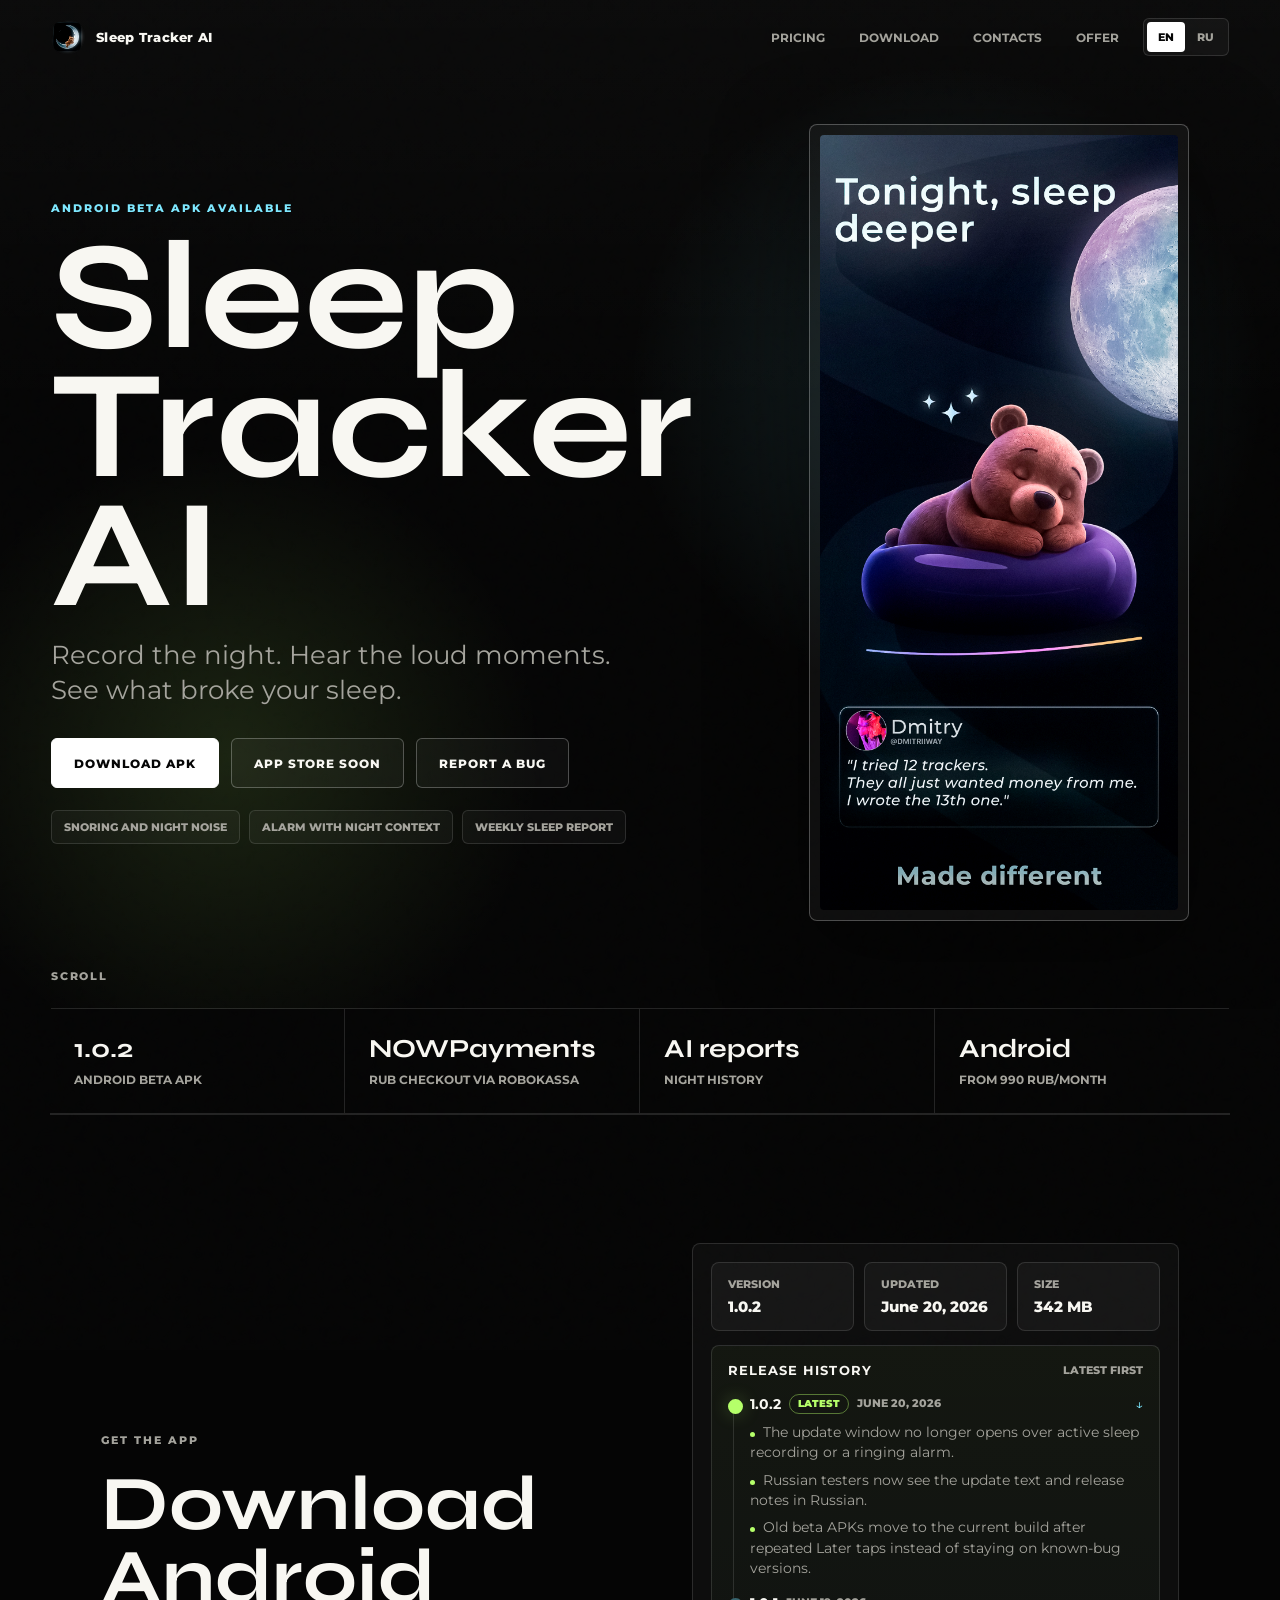
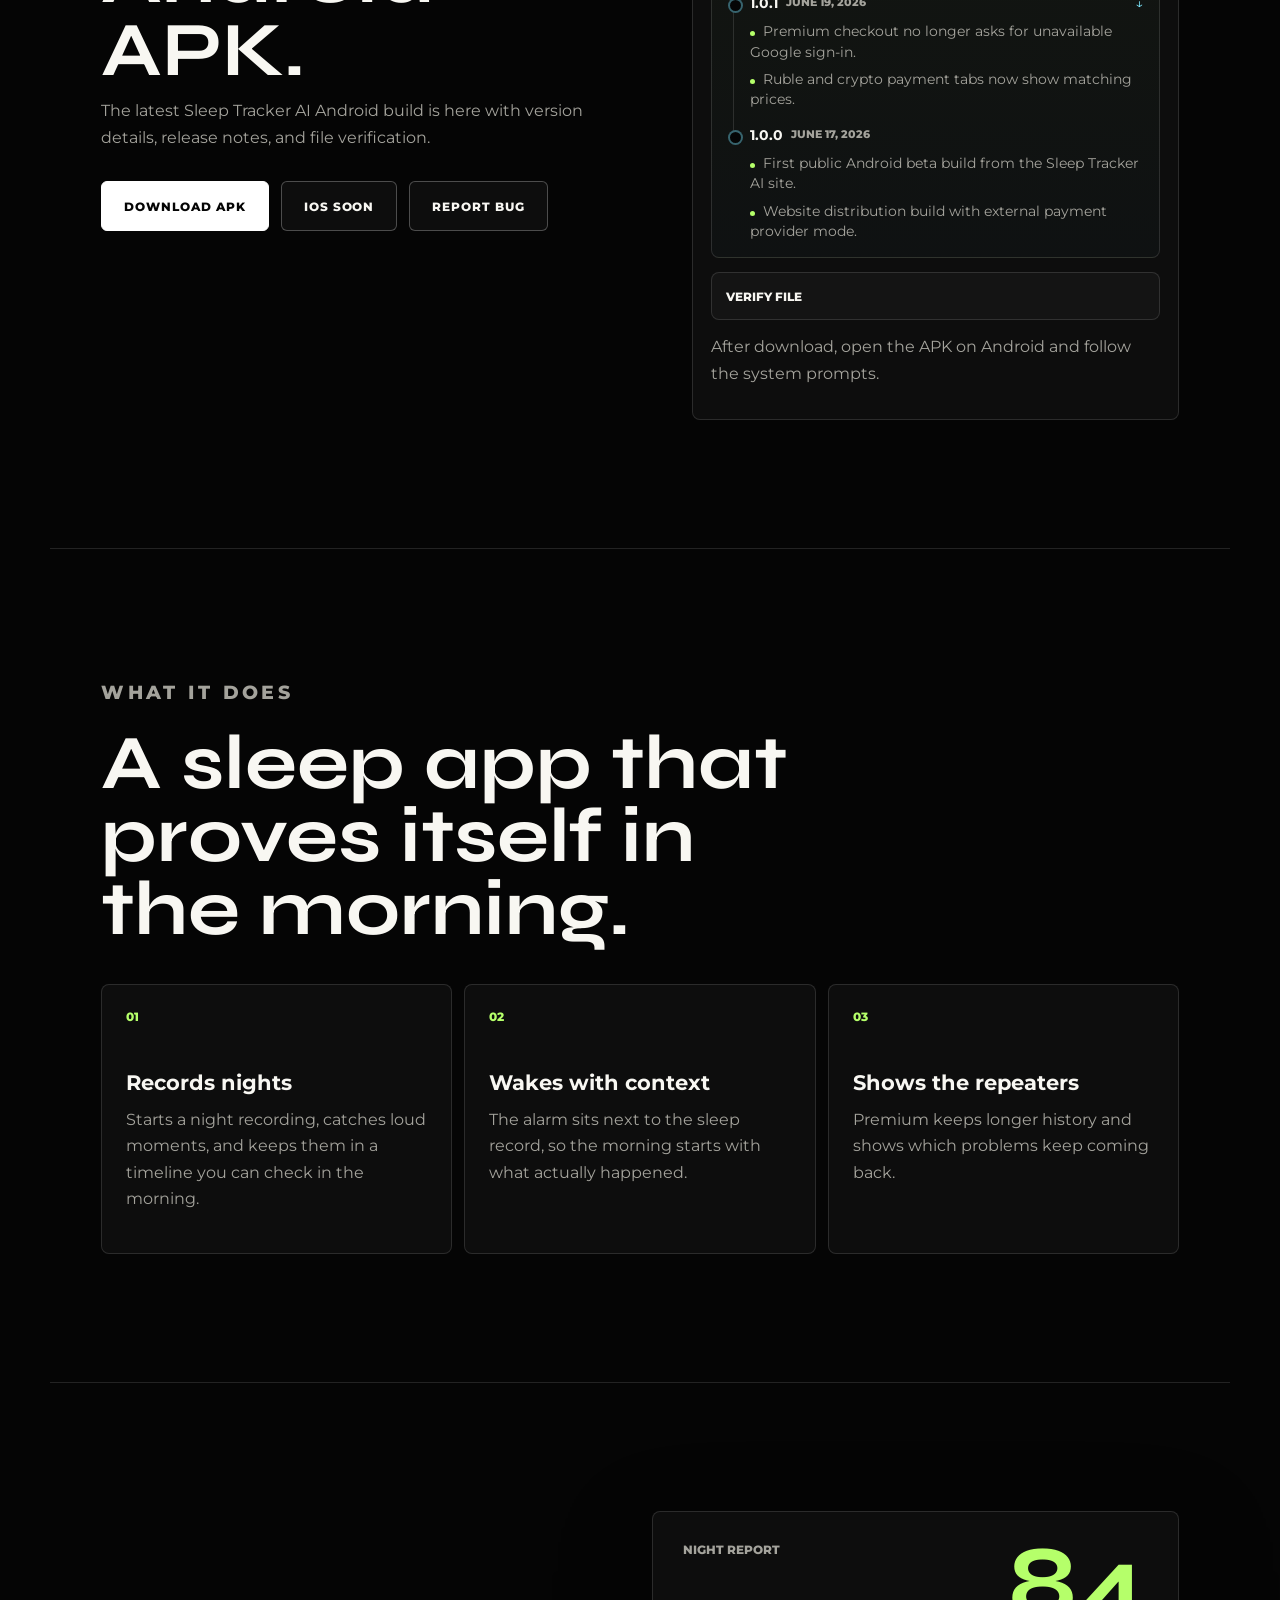
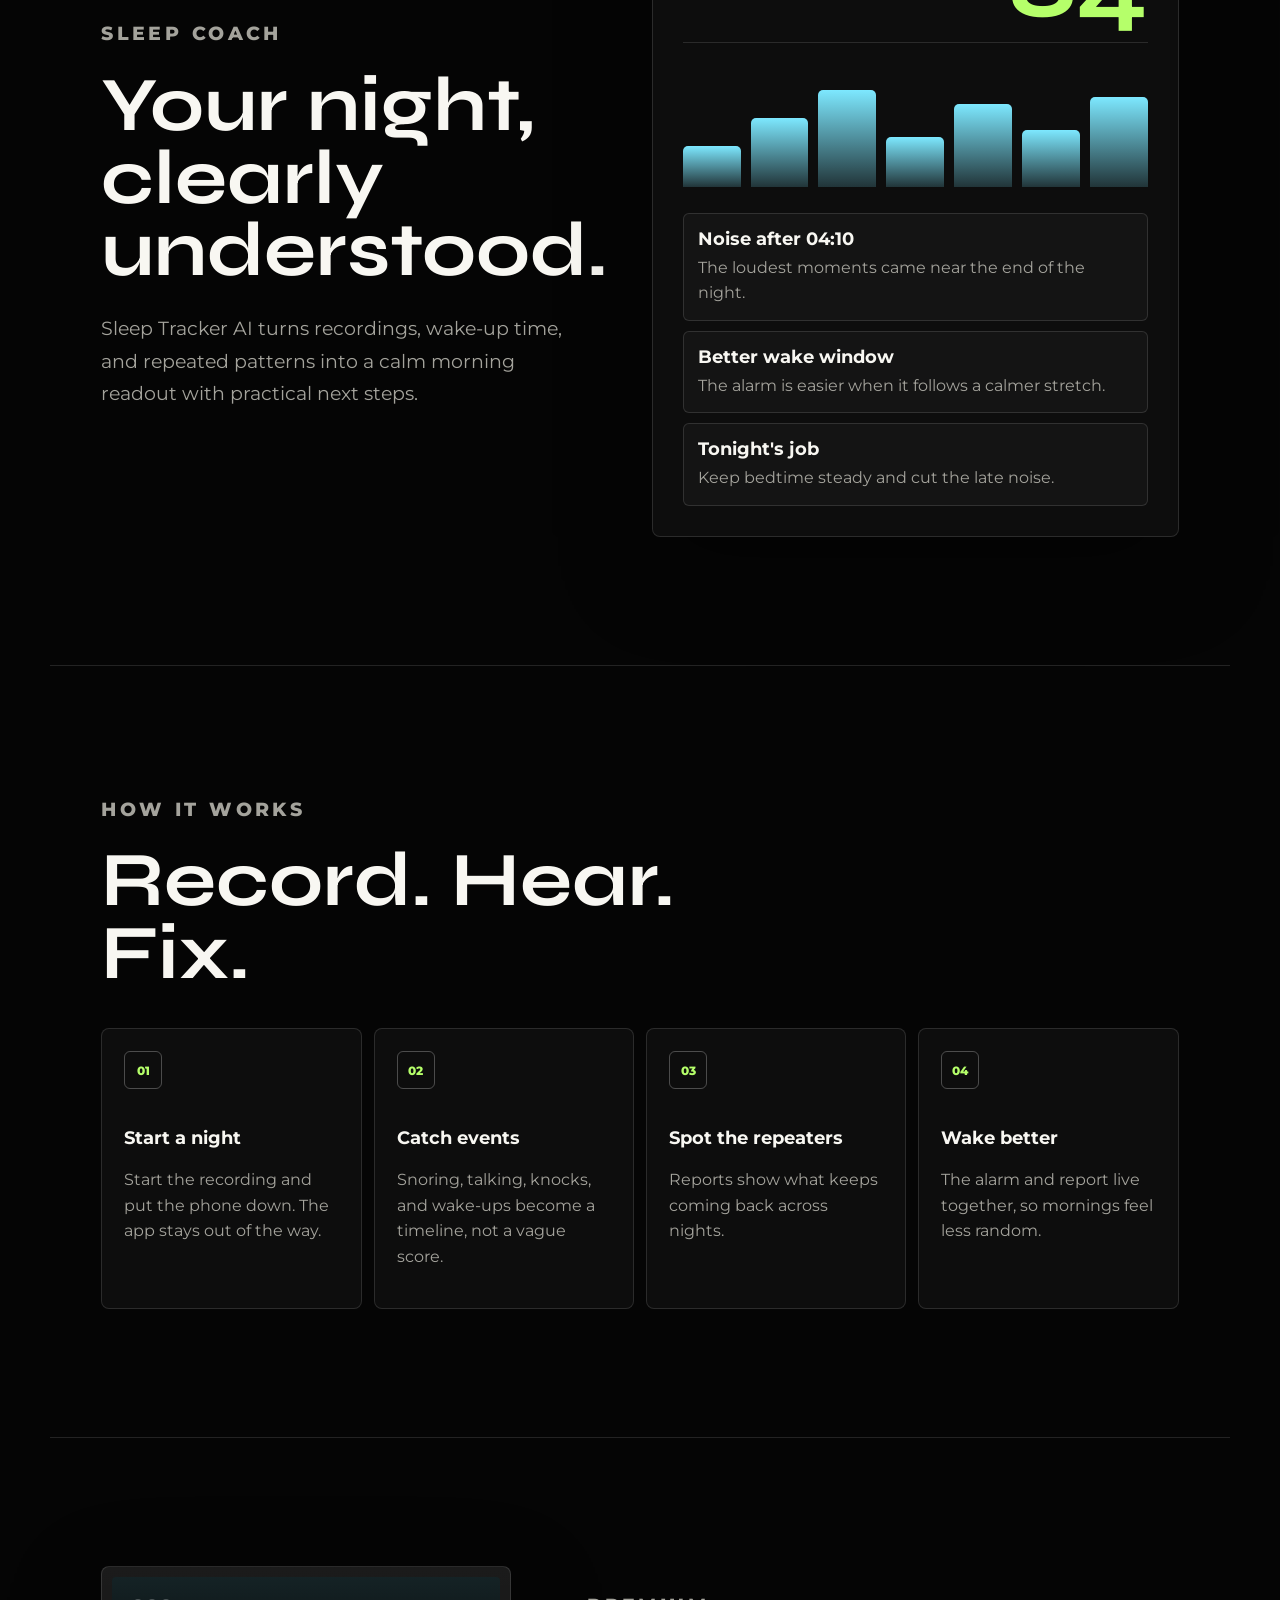
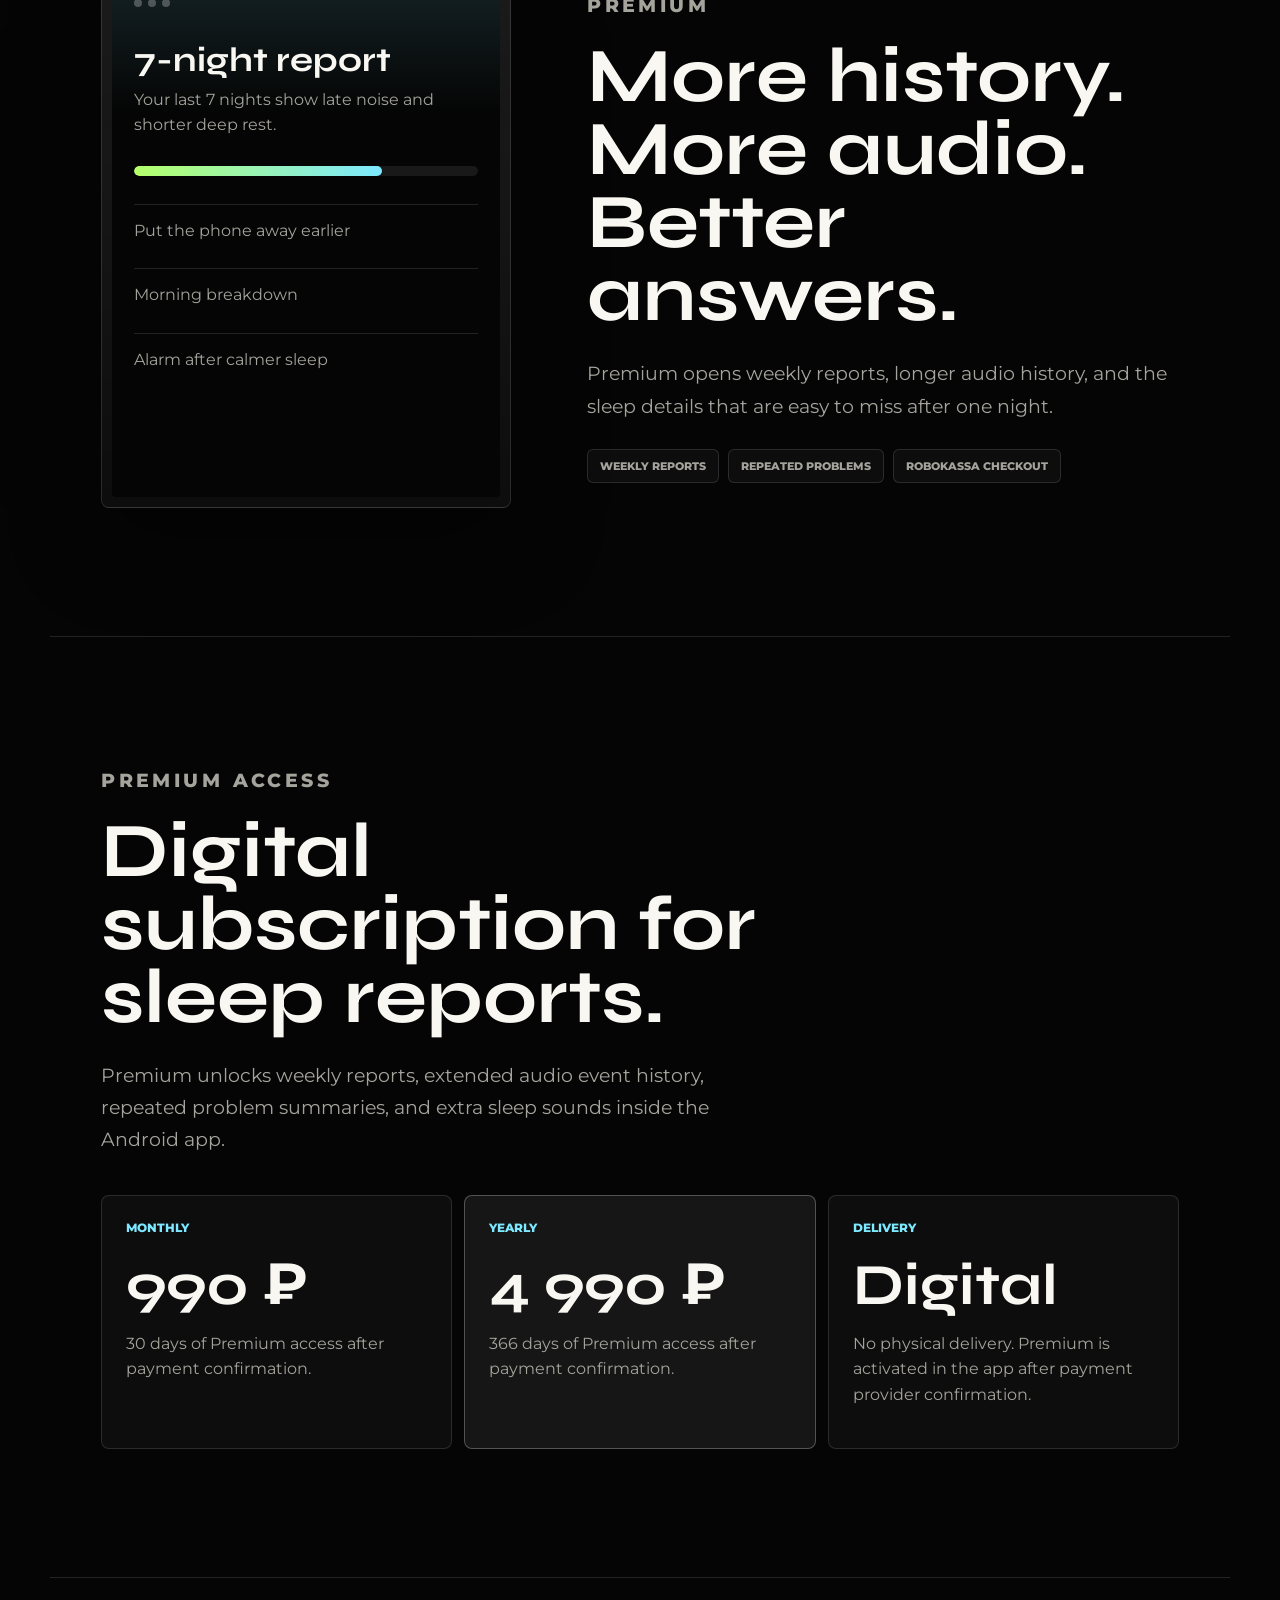
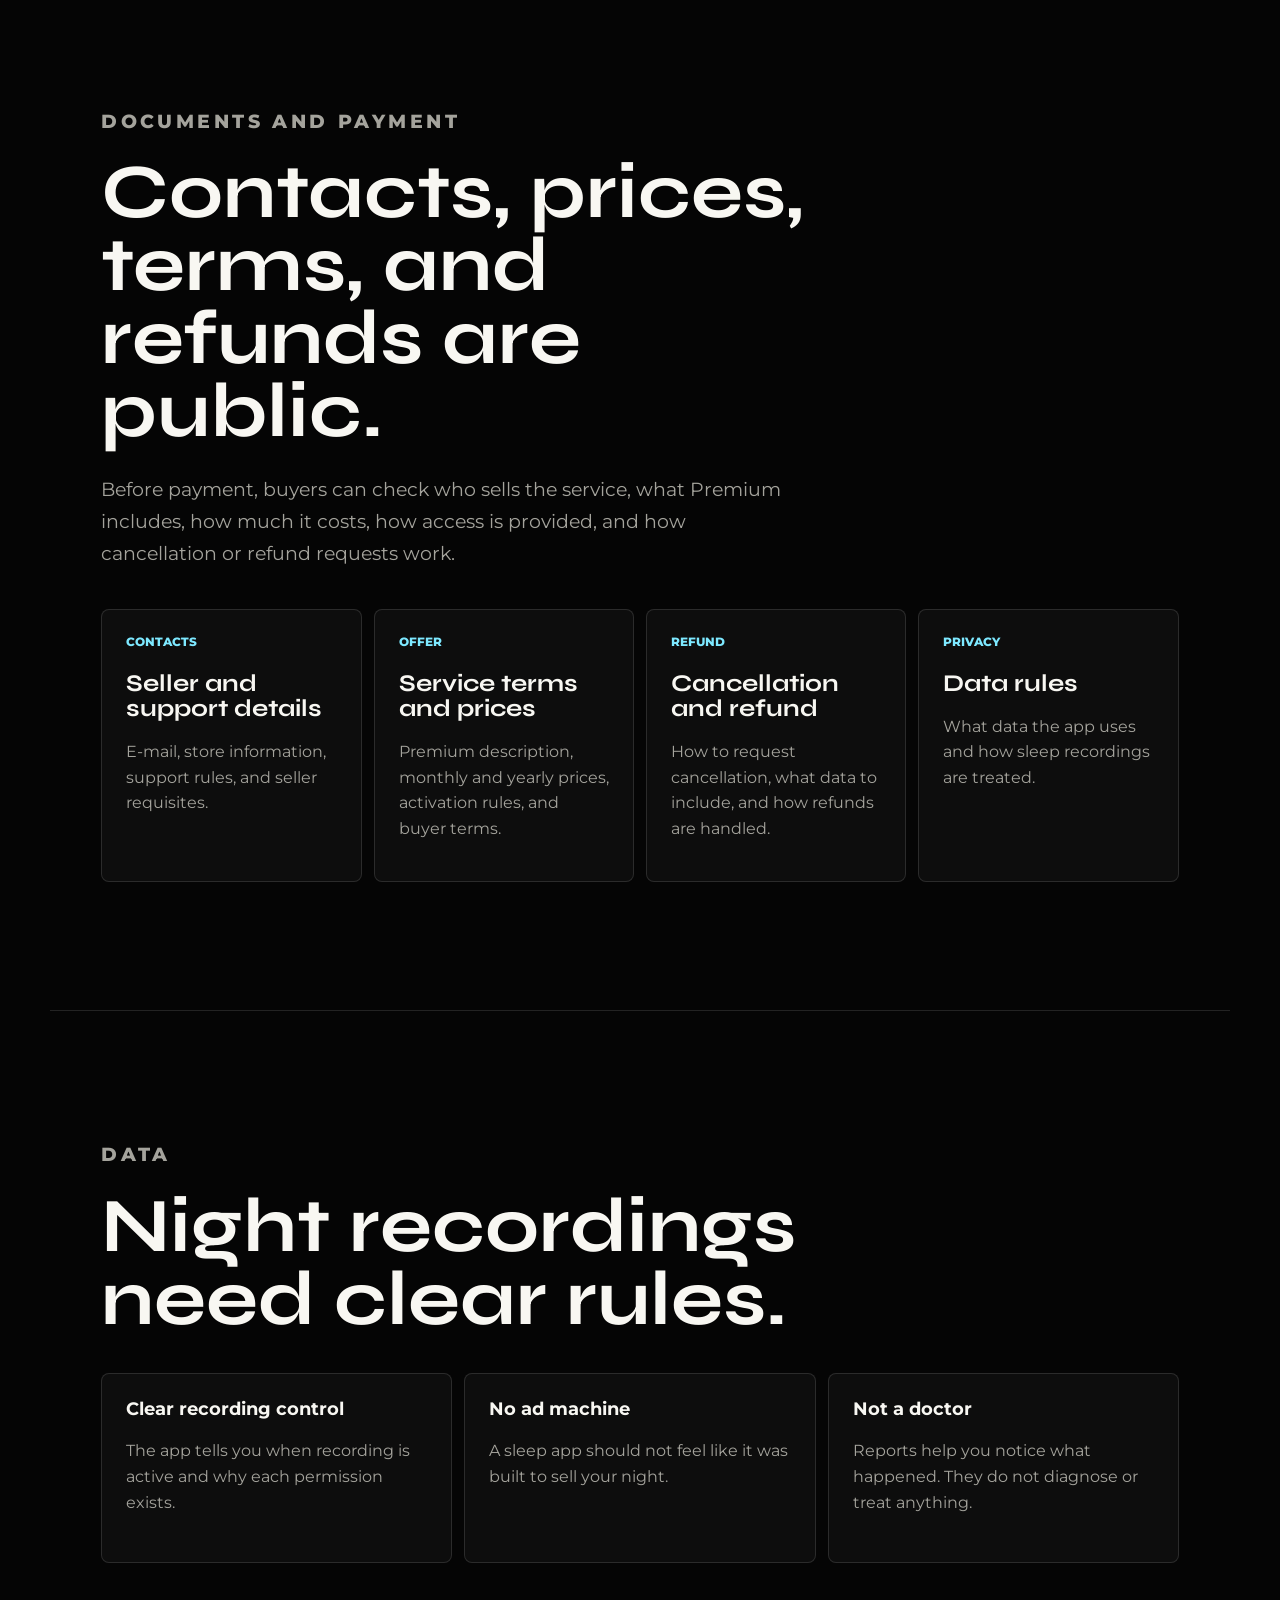
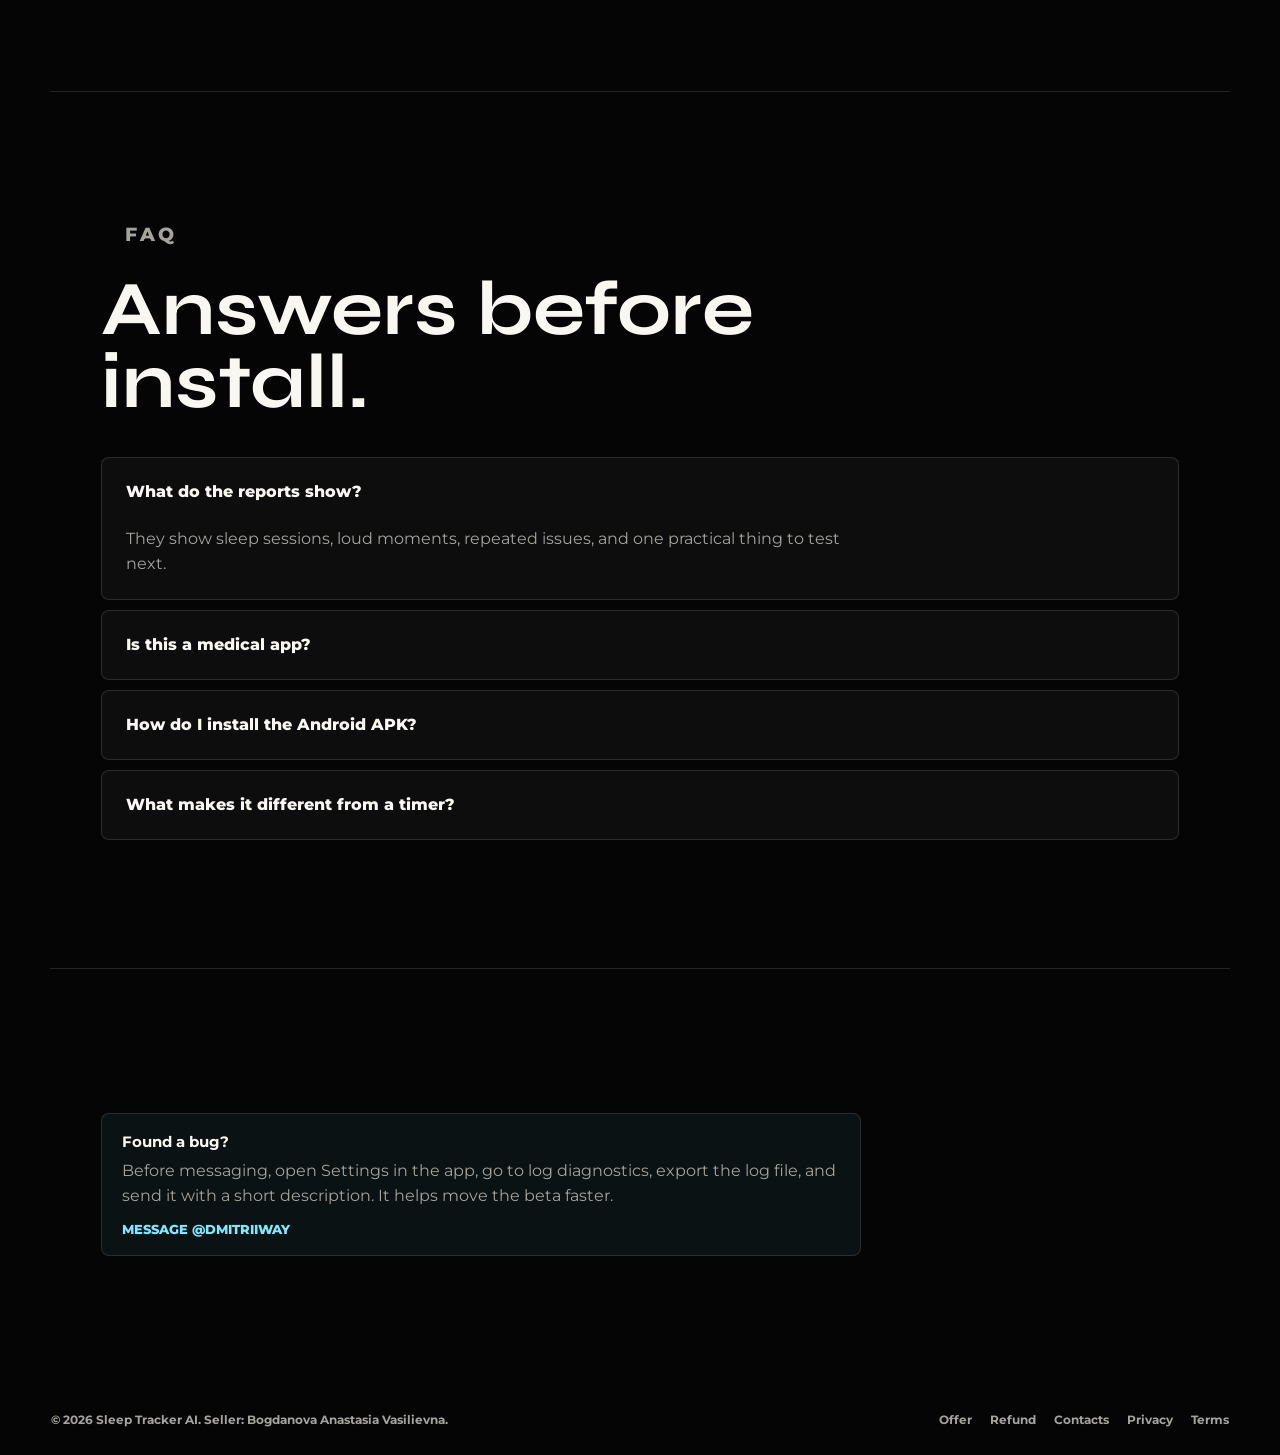
==== commit 05774832: "Merge public release history" ====
--- a/index.html
+++ b/index.html
@@ -85,7 +85,7 @@
     </section>
 
     <section class="strip" aria-label="Release info">
-      <div><strong data-strip-version>1.0.3</strong><span data-i18n="stripApk">website APK</span></div>
+      <div><strong data-strip-version>1.0.2</strong><span data-i18n="stripApk">website APK</span></div>
       <div><strong>NOWPayments</strong><span data-i18n="stripCrypto">USDT networks</span></div>
       <div><strong>AI reports</strong><span data-i18n="stripAi">sleep insights</span></div>
       <div><strong>Android</strong><span data-i18n="stripAndroid">direct install</span></div>
@@ -106,7 +106,7 @@
         <dl class="download-meta" aria-label="APK file details">
           <div>
             <dt data-i18n="downloadVersionLabel">Version</dt>
-            <dd data-apk-version>1.0.3</dd>
+            <dd data-apk-version>1.0.2</dd>
           </div>
           <div>
             <dt data-i18n="downloadUpdatedLabel">Updated</dt>
@@ -125,24 +125,14 @@
           <ol class="release-timeline" data-release-history-list>
             <li class="release-entry is-latest">
               <div class="release-entry-top">
-                <strong class="release-version">1.0.3</strong>
+                <strong class="release-version">1.0.2</strong>
                 <span class="release-badge" data-i18n="releaseHistoryLatest">Latest</span>
                 <span class="release-date">June 20, 2026</span>
               </div>
               <ul>
-                <li>The update window no longer interrupts active sleep recording or a ringing alarm.</li>
-                <li>Old beta builds move testers to the current APK after repeated postpones.</li>
-                <li>Release admin now shows skipped updates, version adoption, and stuck old installs.</li>
-              </ul>
-            </li>
-            <li class="release-entry">
-              <div class="release-entry-top">
-                <strong class="release-version">1.0.2</strong>
-                <span class="release-date">June 20, 2026</span>
-              </div>
-              <ul>
+                <li>The update window no longer opens over active sleep recording or a ringing alarm.</li>
                 <li>Russian testers now see the update window and release notes in Russian.</li>
-                <li>The app chooses update text from the app language or Android locale.</li>
+                <li>Old beta APKs move to the current build after repeated Later taps.</li>
               </ul>
             </li>
             <li class="release-entry">
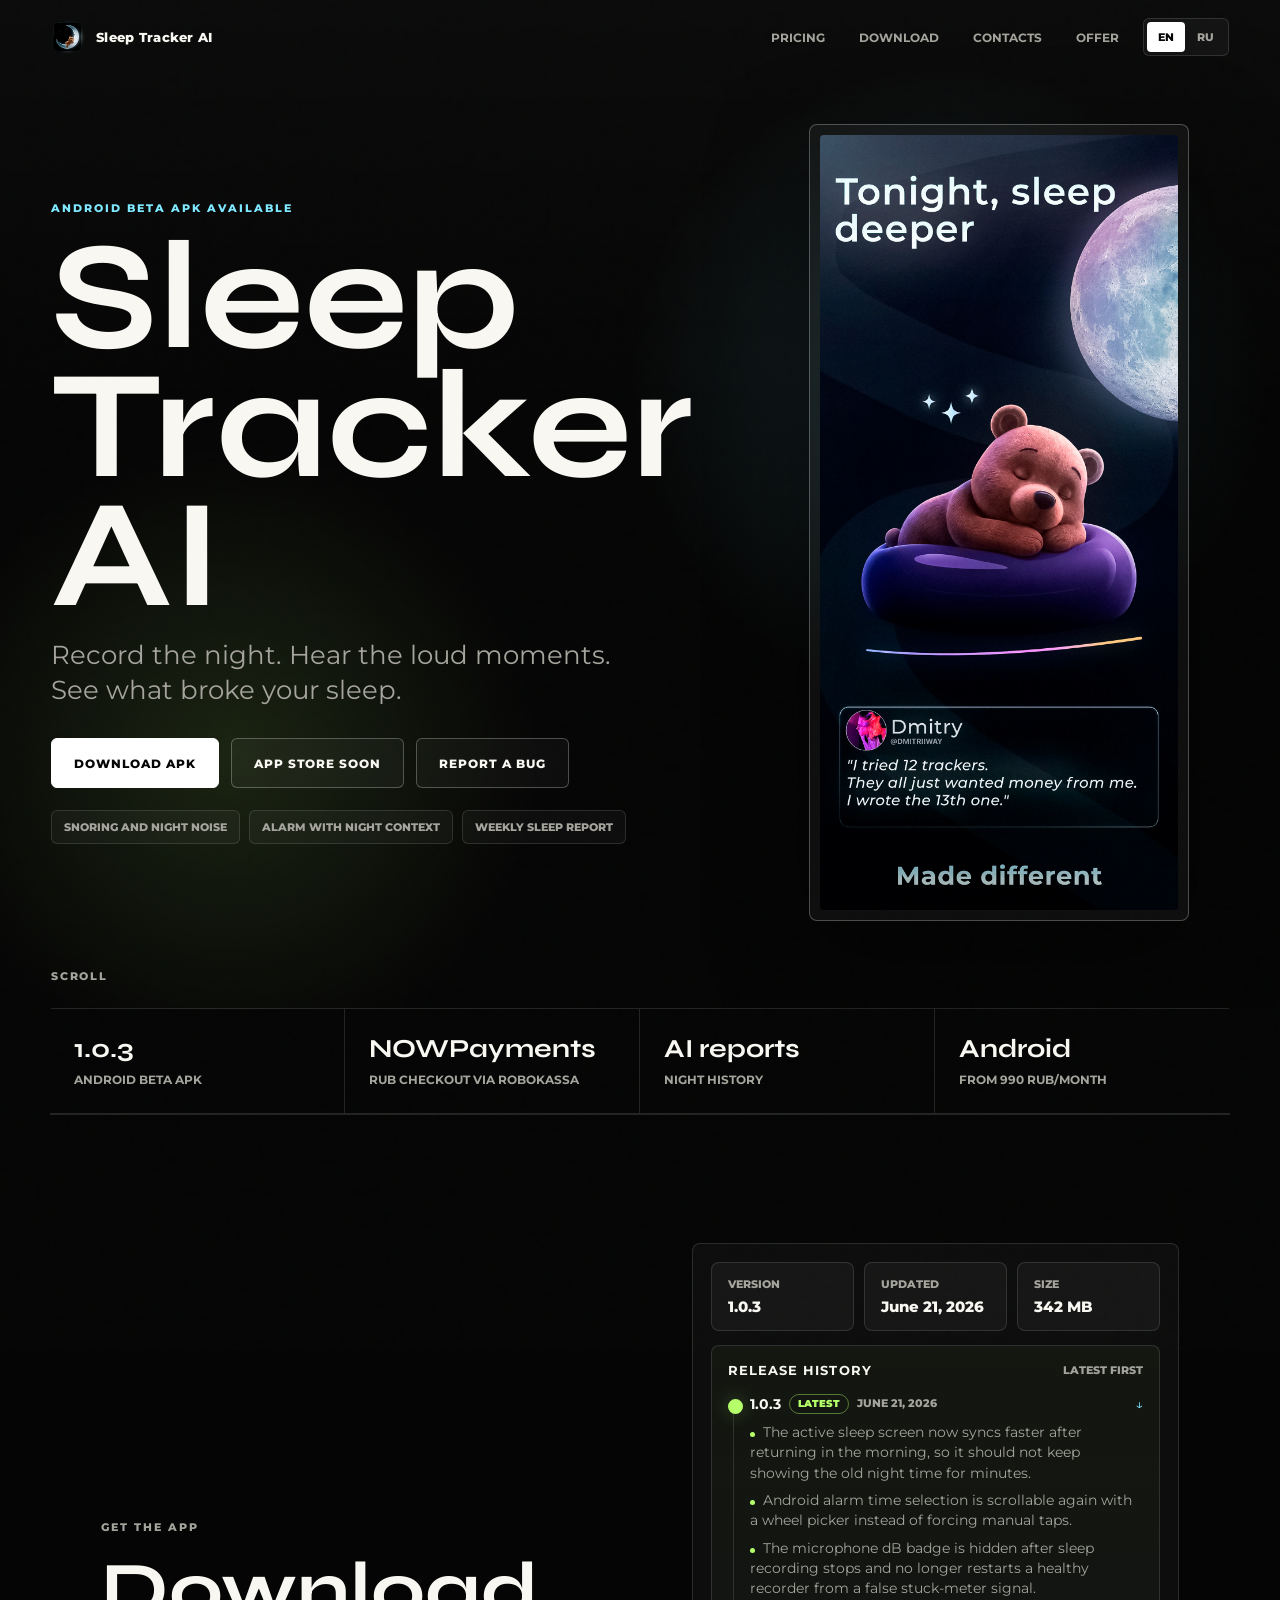
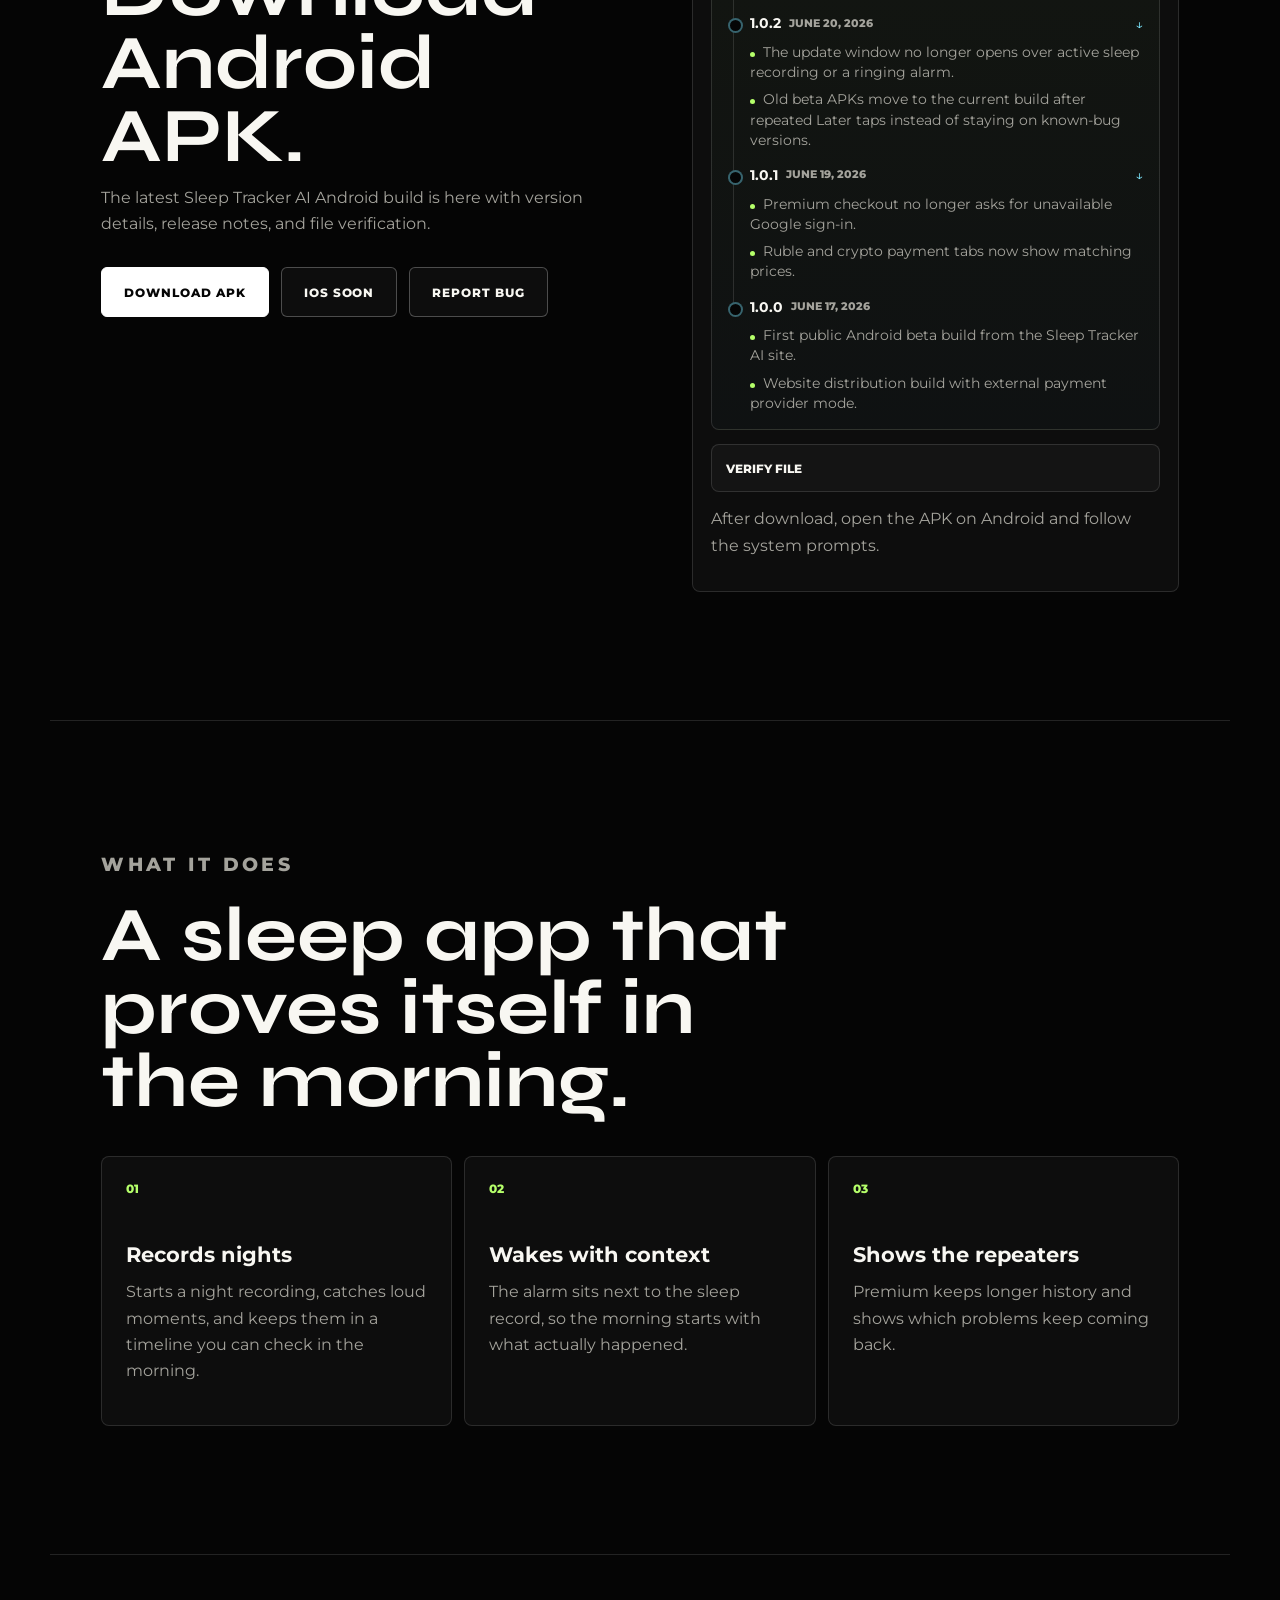
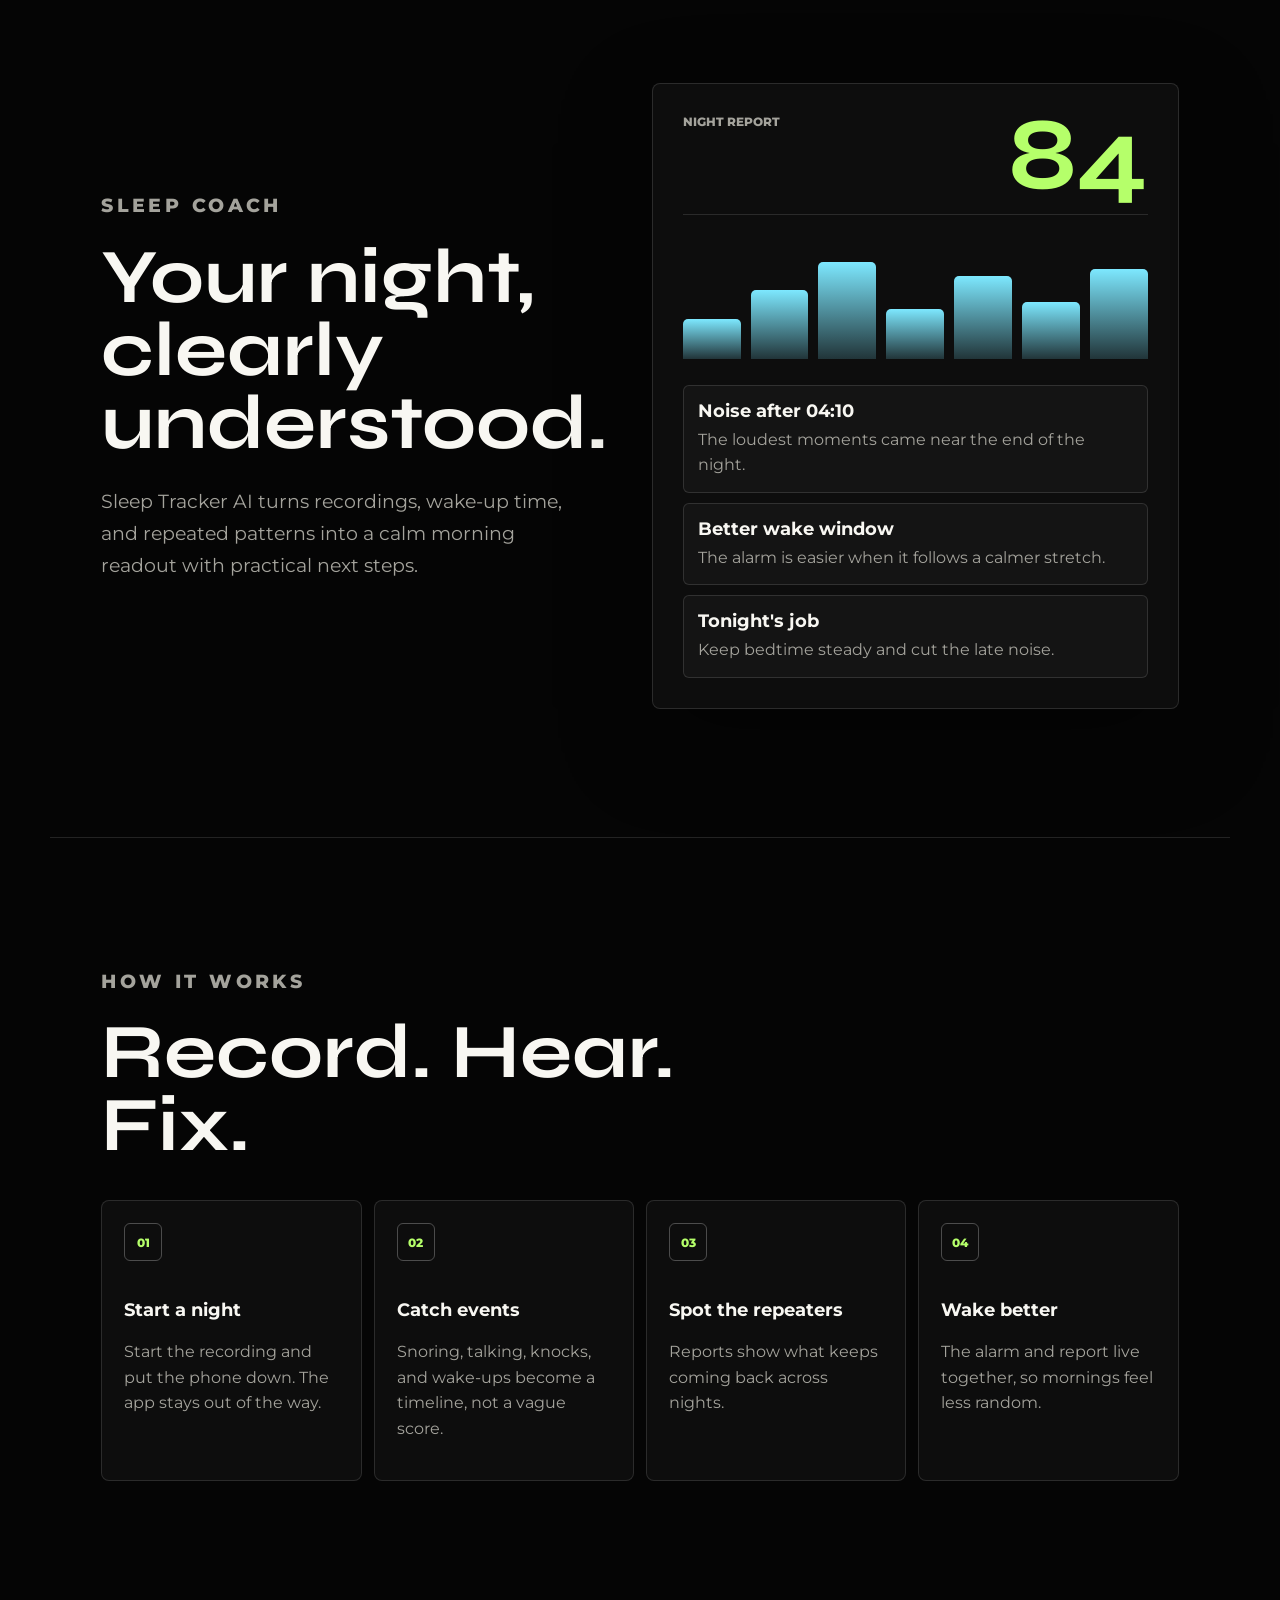
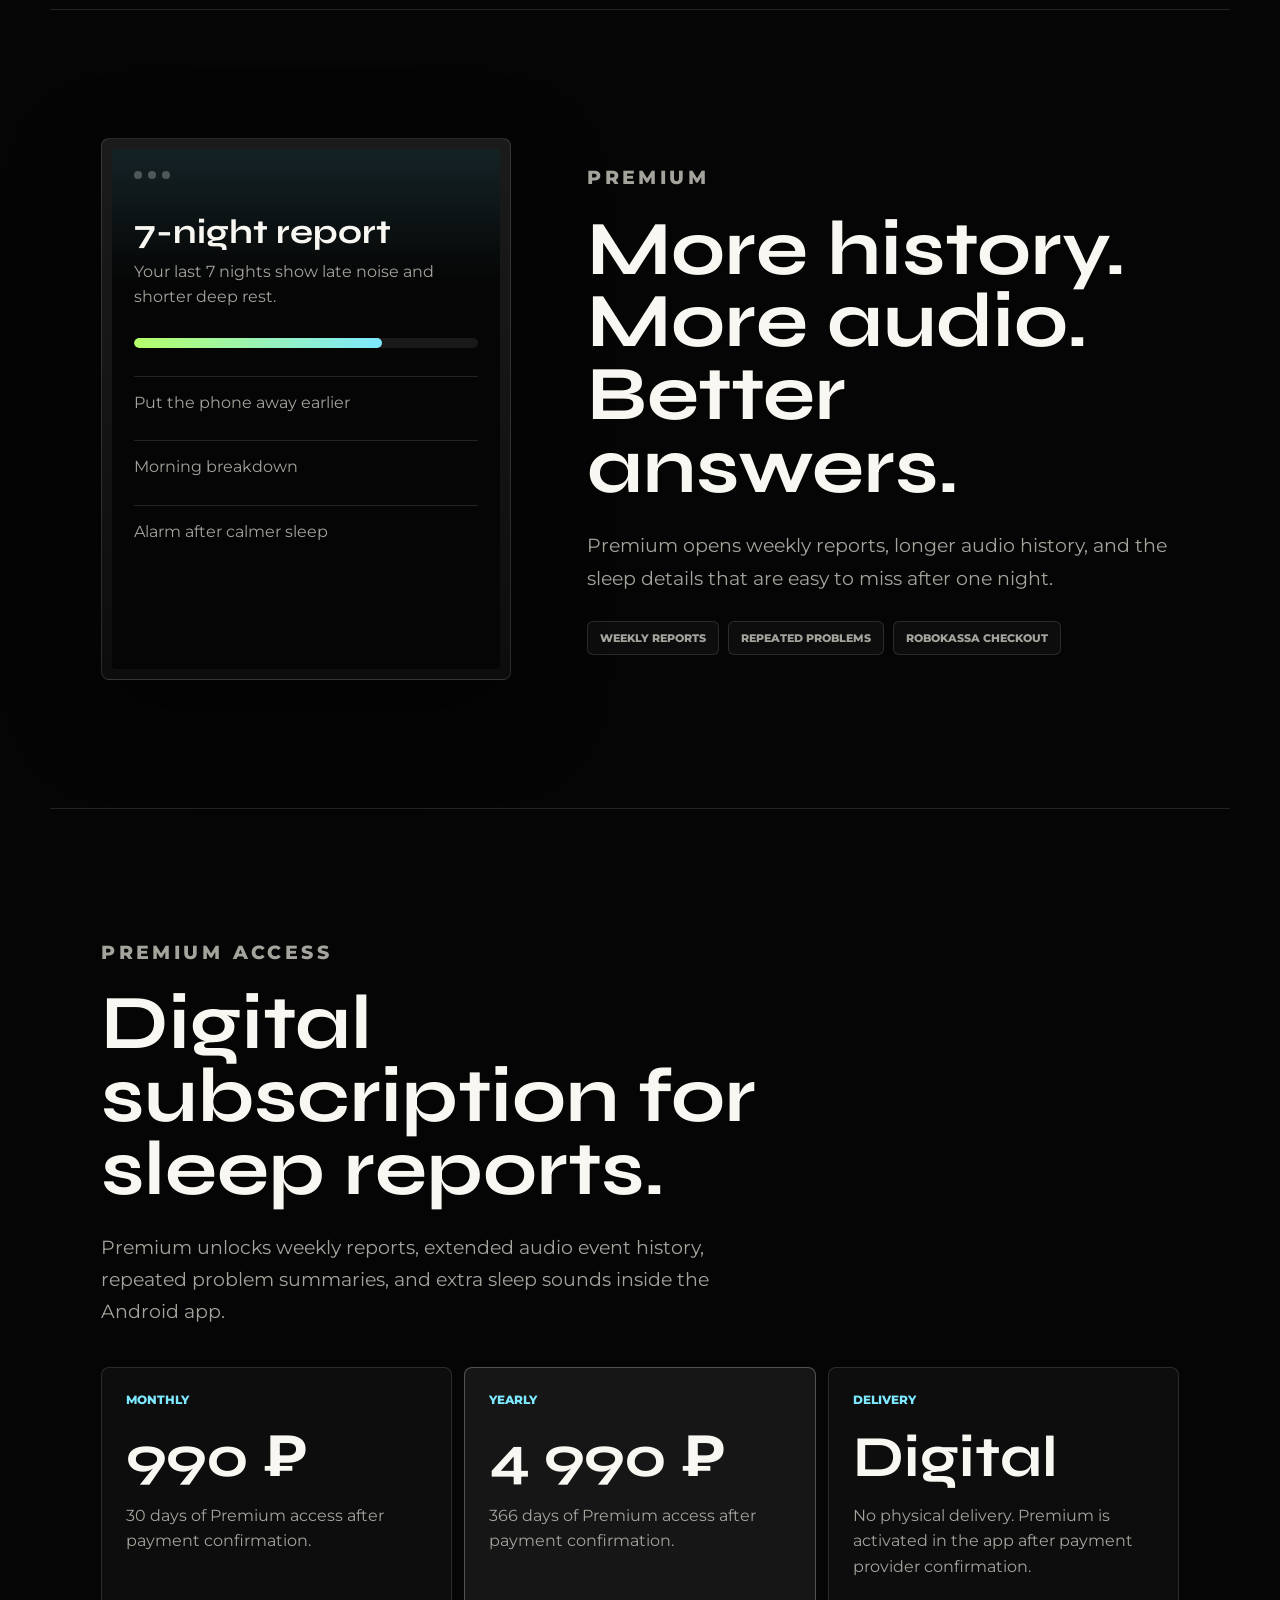
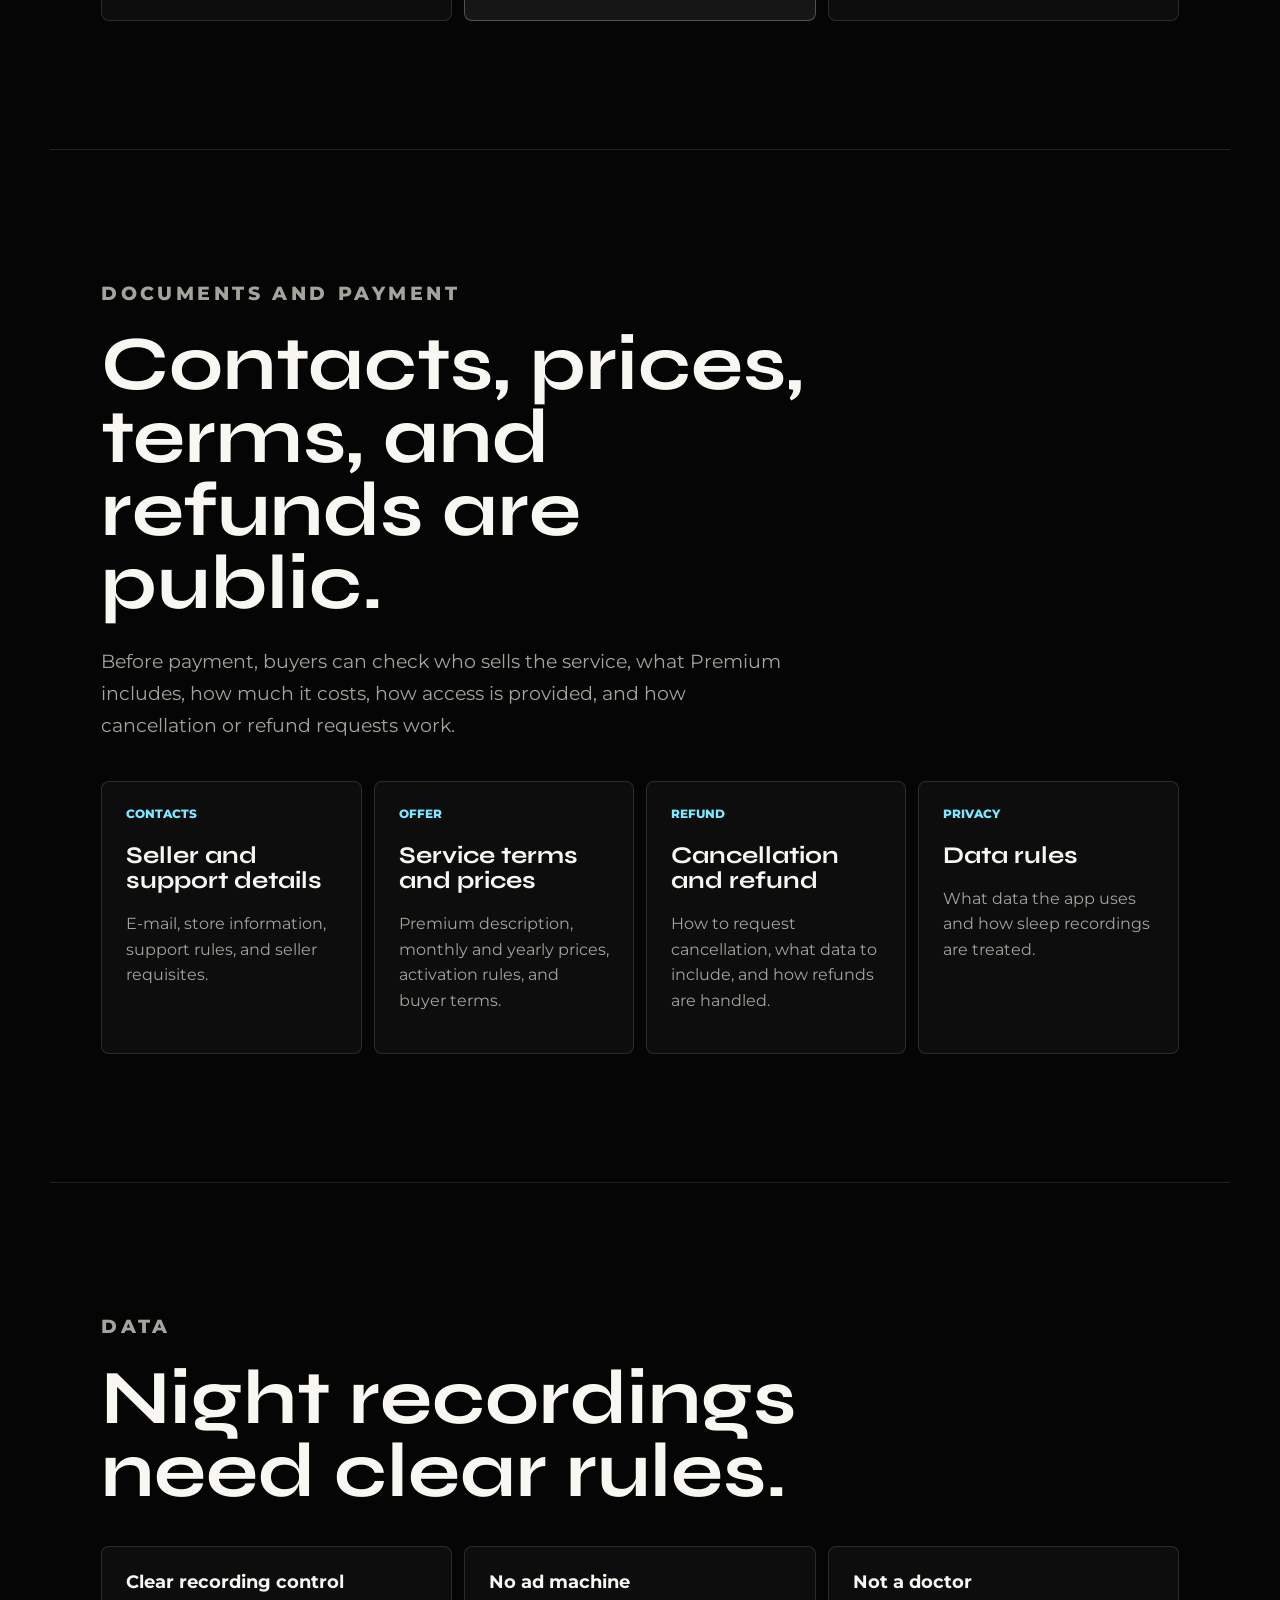
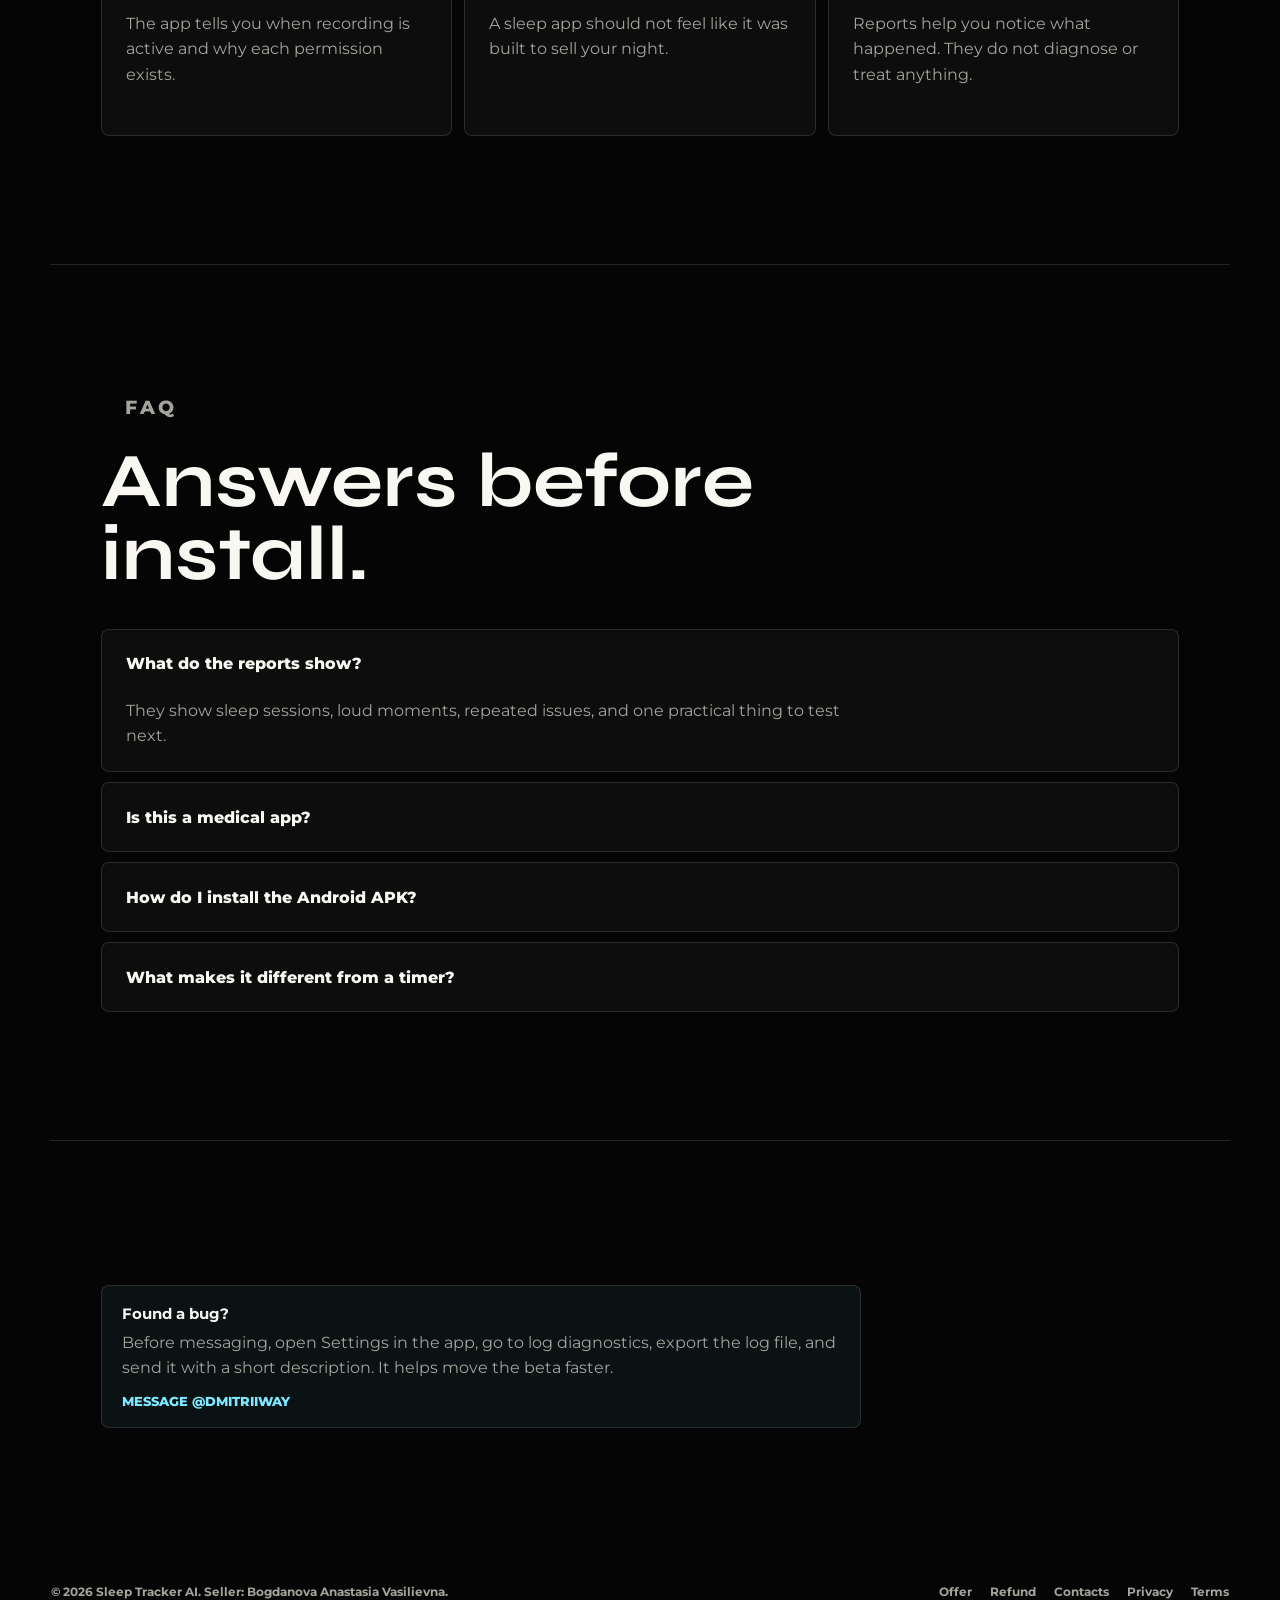
==== commit f588007d: "Publish Android APK 1.0.3" ====
--- a/index.html
+++ b/index.html
@@ -85,7 +85,7 @@
     </section>
 
     <section class="strip" aria-label="Release info">
-      <div><strong data-strip-version>1.0.2</strong><span data-i18n="stripApk">website APK</span></div>
+      <div><strong data-strip-version>1.0.3</strong><span data-i18n="stripApk">website APK</span></div>
       <div><strong>NOWPayments</strong><span data-i18n="stripCrypto">USDT networks</span></div>
       <div><strong>AI reports</strong><span data-i18n="stripAi">sleep insights</span></div>
       <div><strong>Android</strong><span data-i18n="stripAndroid">direct install</span></div>
@@ -106,11 +106,11 @@
         <dl class="download-meta" aria-label="APK file details">
           <div>
             <dt data-i18n="downloadVersionLabel">Version</dt>
-            <dd data-apk-version>1.0.2</dd>
+            <dd data-apk-version>1.0.3</dd>
           </div>
           <div>
             <dt data-i18n="downloadUpdatedLabel">Updated</dt>
-            <dd data-i18n="downloadUpdatedValue">June 20, 2026</dd>
+            <dd data-i18n="downloadUpdatedValue">June 21, 2026</dd>
           </div>
           <div>
             <dt data-i18n="downloadSizeLabel">Size</dt>
@@ -160,7 +160,7 @@
         <details class="verify-file">
           <summary data-i18n="verifyFileTitle">Verify file</summary>
           <p><span>Package</span><code data-apk-package>com.dmitriiway.sleeptracker</code></p>
-          <p><span>SHA-256</span><code data-apk-sha>a1204185a0089ba9d48029acb2d328d1e67995cf719cbd048c501dd215a2ad03</code></p>
+          <p><span>SHA-256</span><code data-apk-sha>35dce23603327112d8aa5e13d2c0e6d64871e970d7ac98bdaf43bc3f3a5a3148</code></p>
           <p><span>Signer SHA-256</span><code data-apk-signer>99c3a1cf3502ba83b4a8c6378751da714a70654923d2371eccba00cac0772e3f</code></p>
         </details>
         <p class="download-note" data-i18n="downloadInstallNote">After download, open the APK on Android and follow the system prompts.</p>
@@ -395,6 +395,6 @@
     </div>
   </footer>
 
-  <script src="js/site.js?v=20260620c"></script>
+  <script src="js/site.js?v=20260621a"></script>
 </body>
 </html>
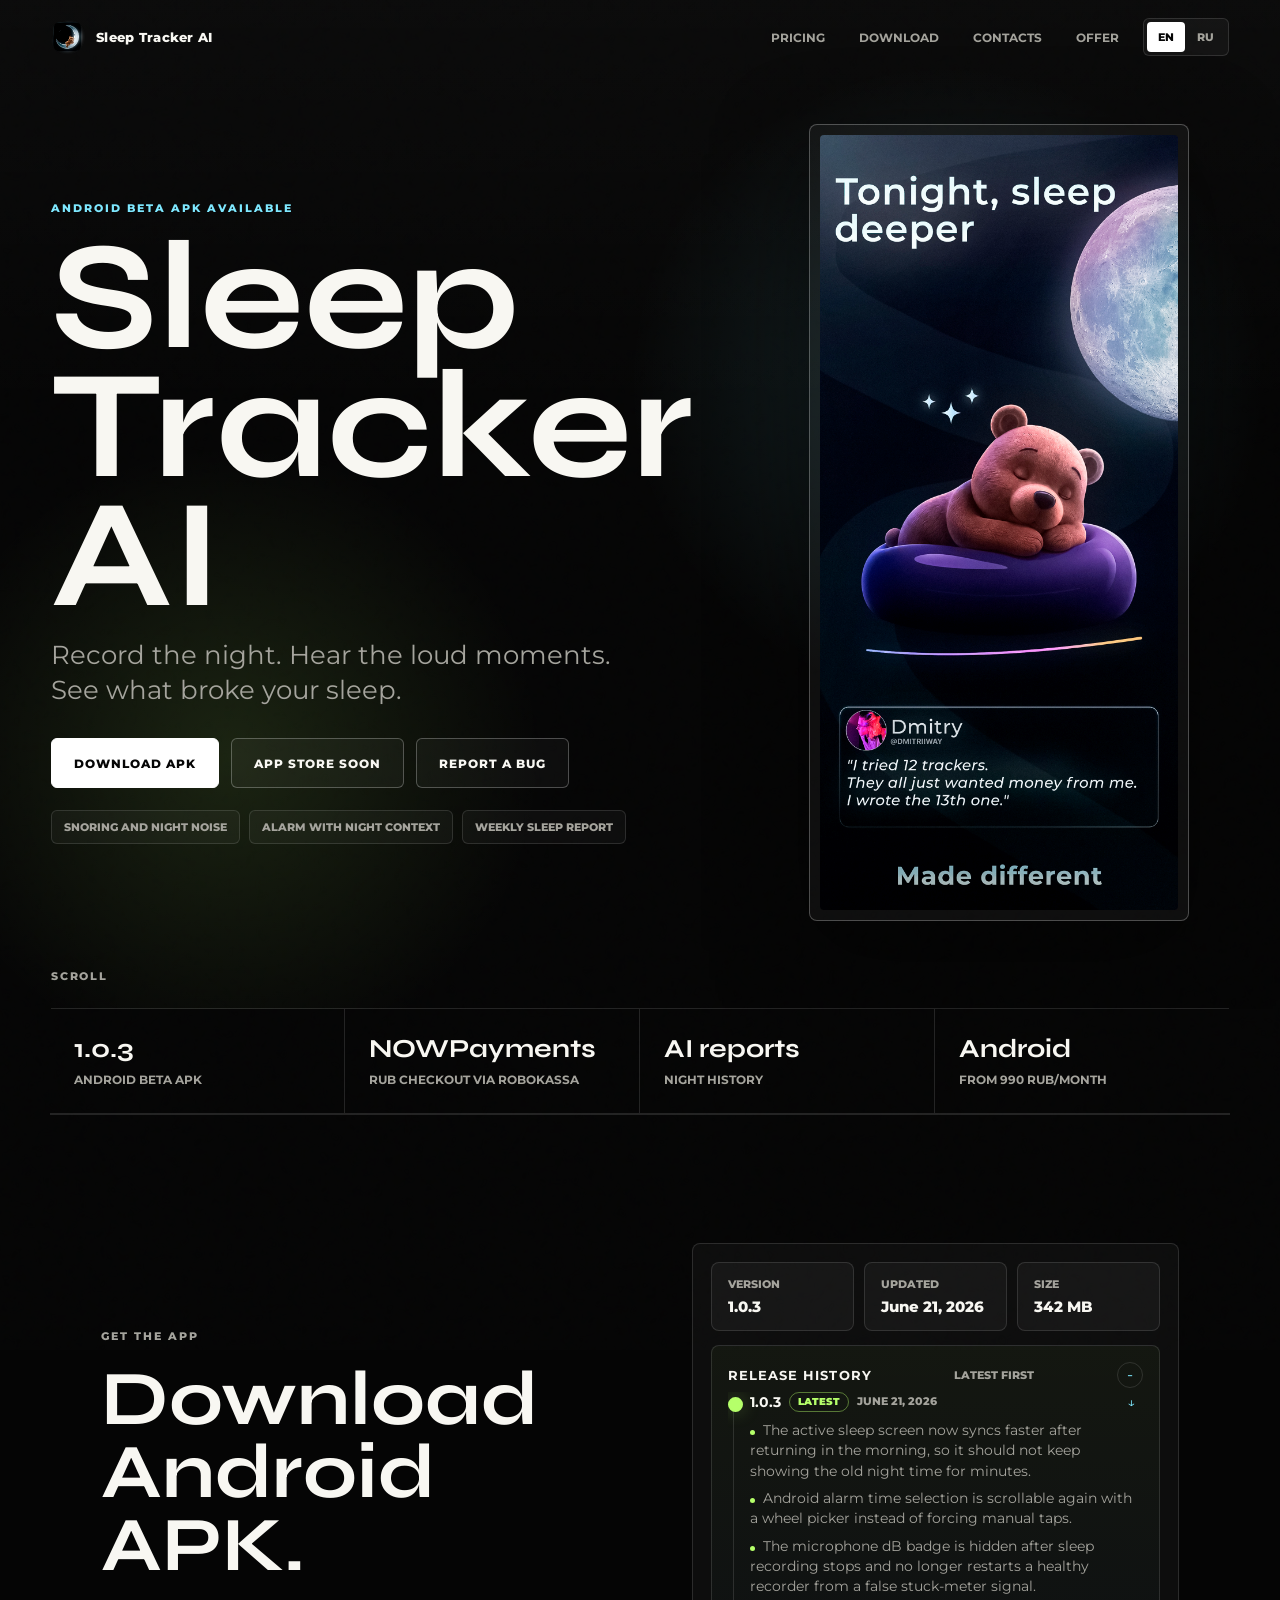
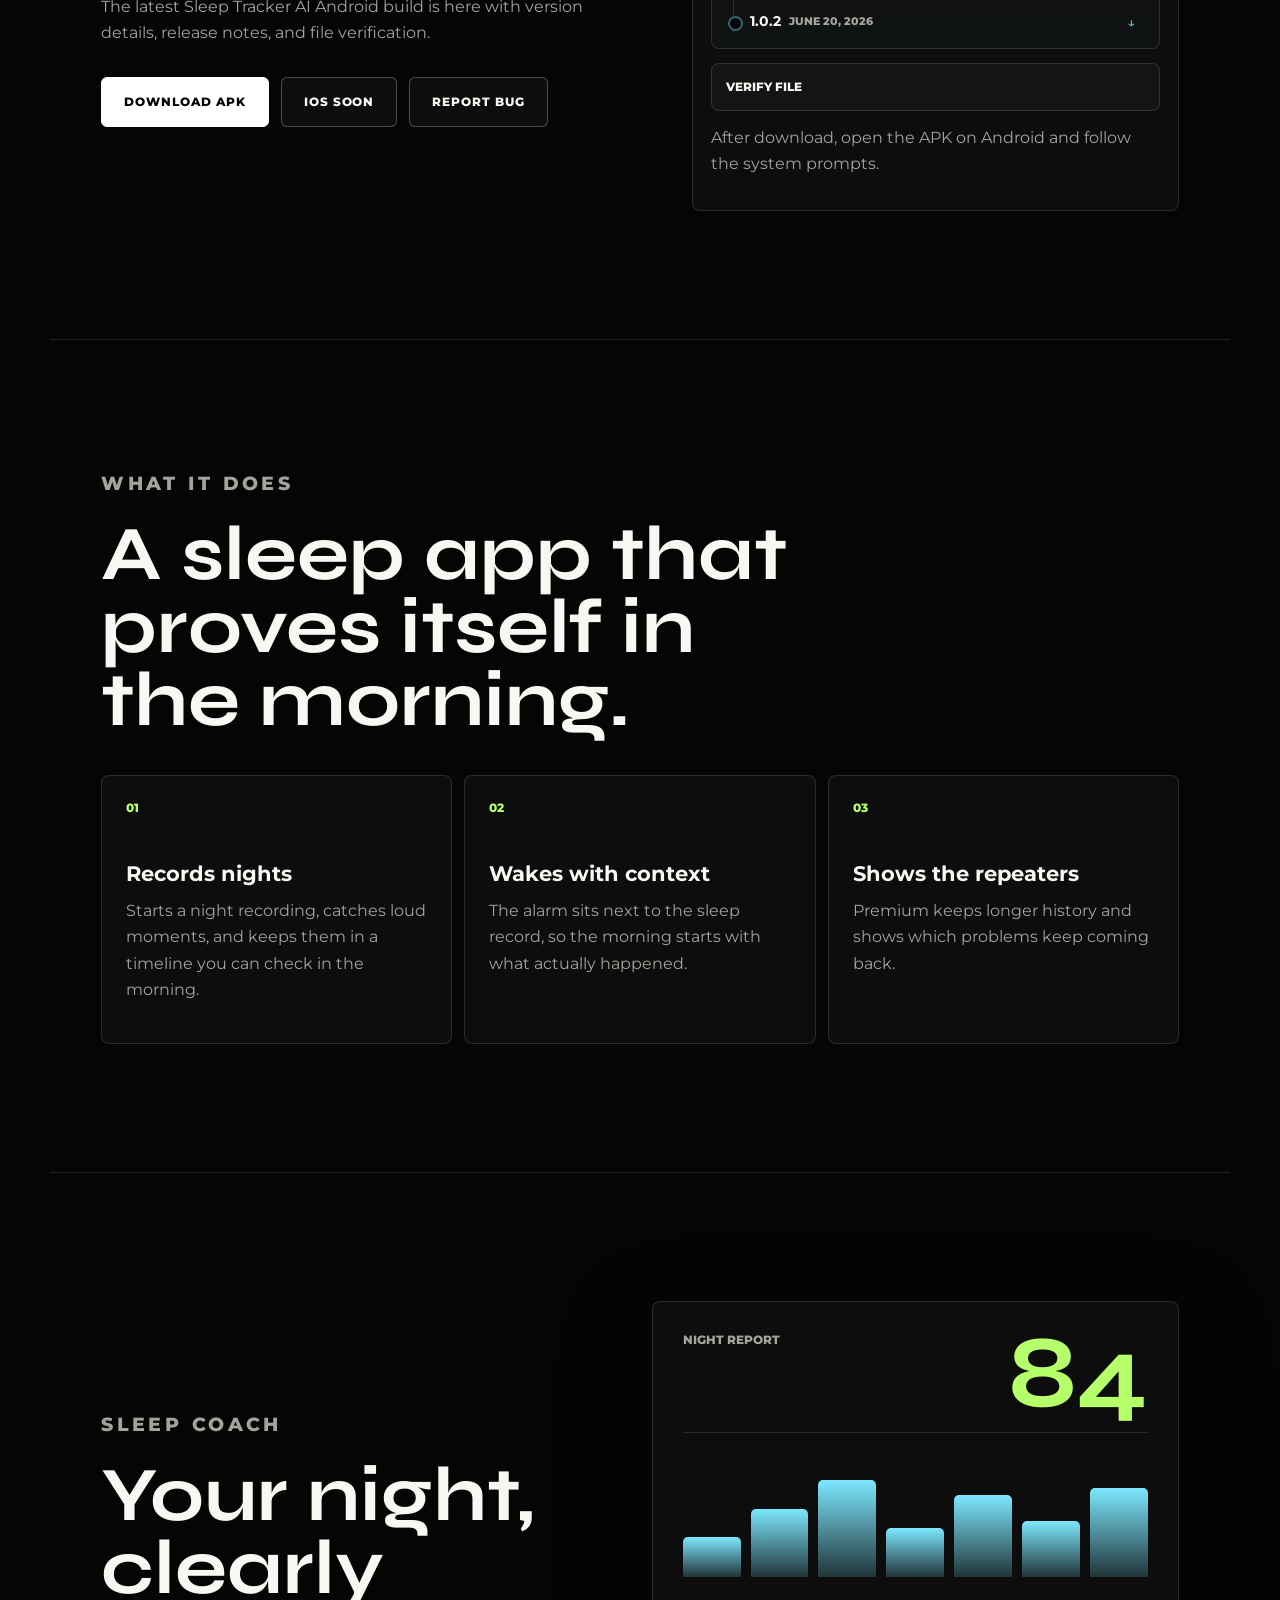
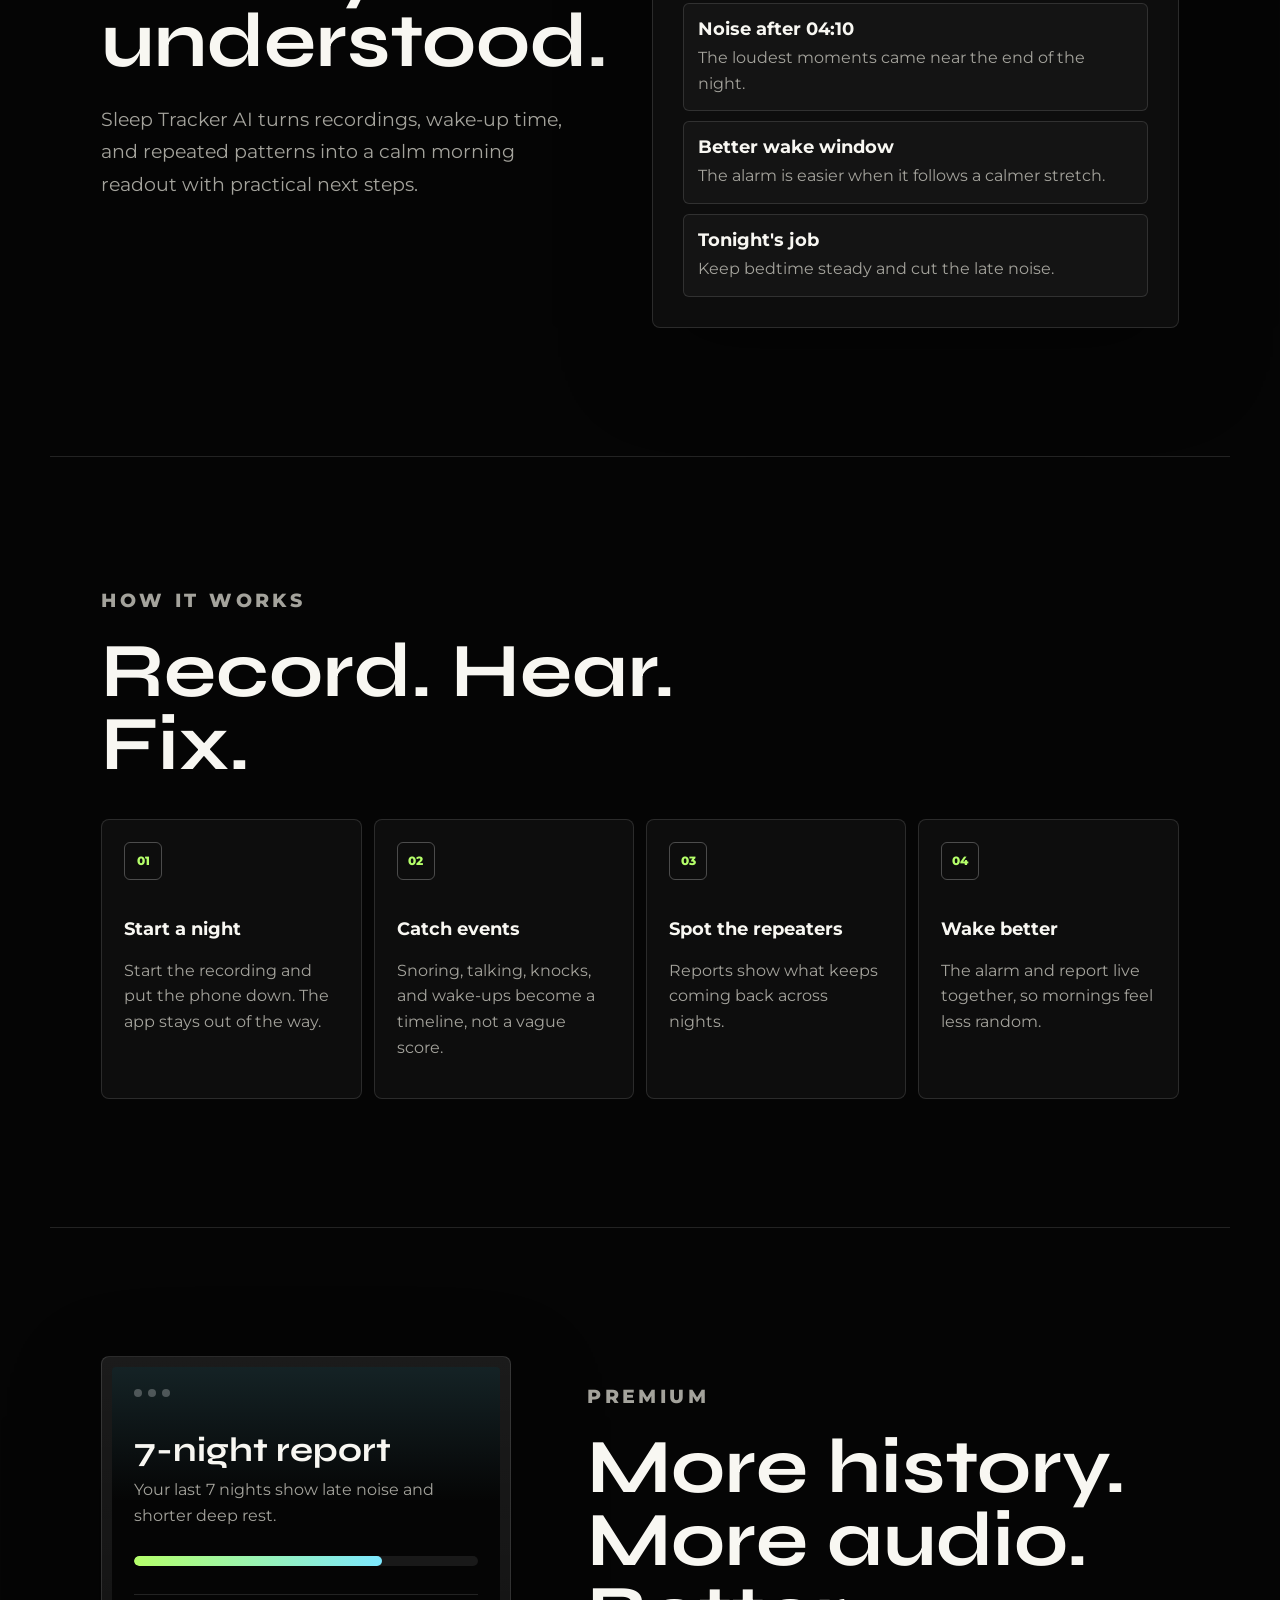
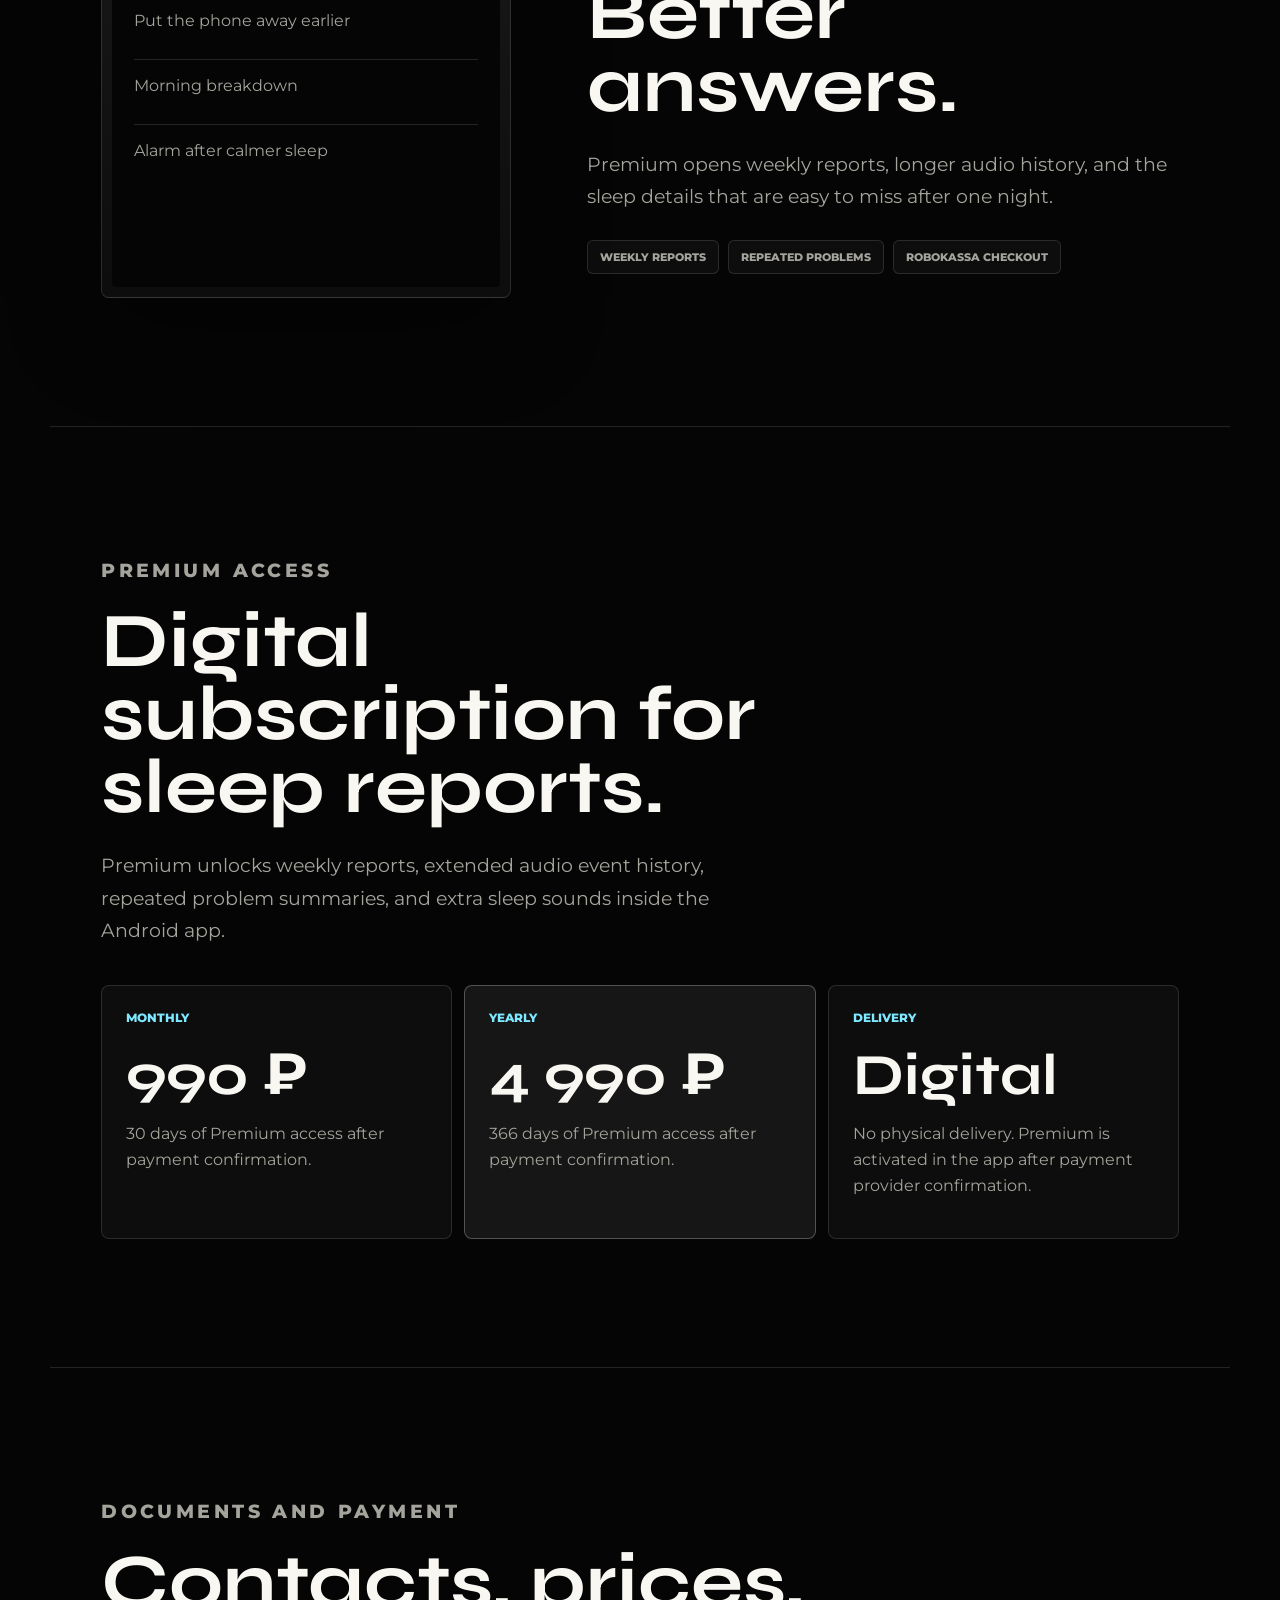
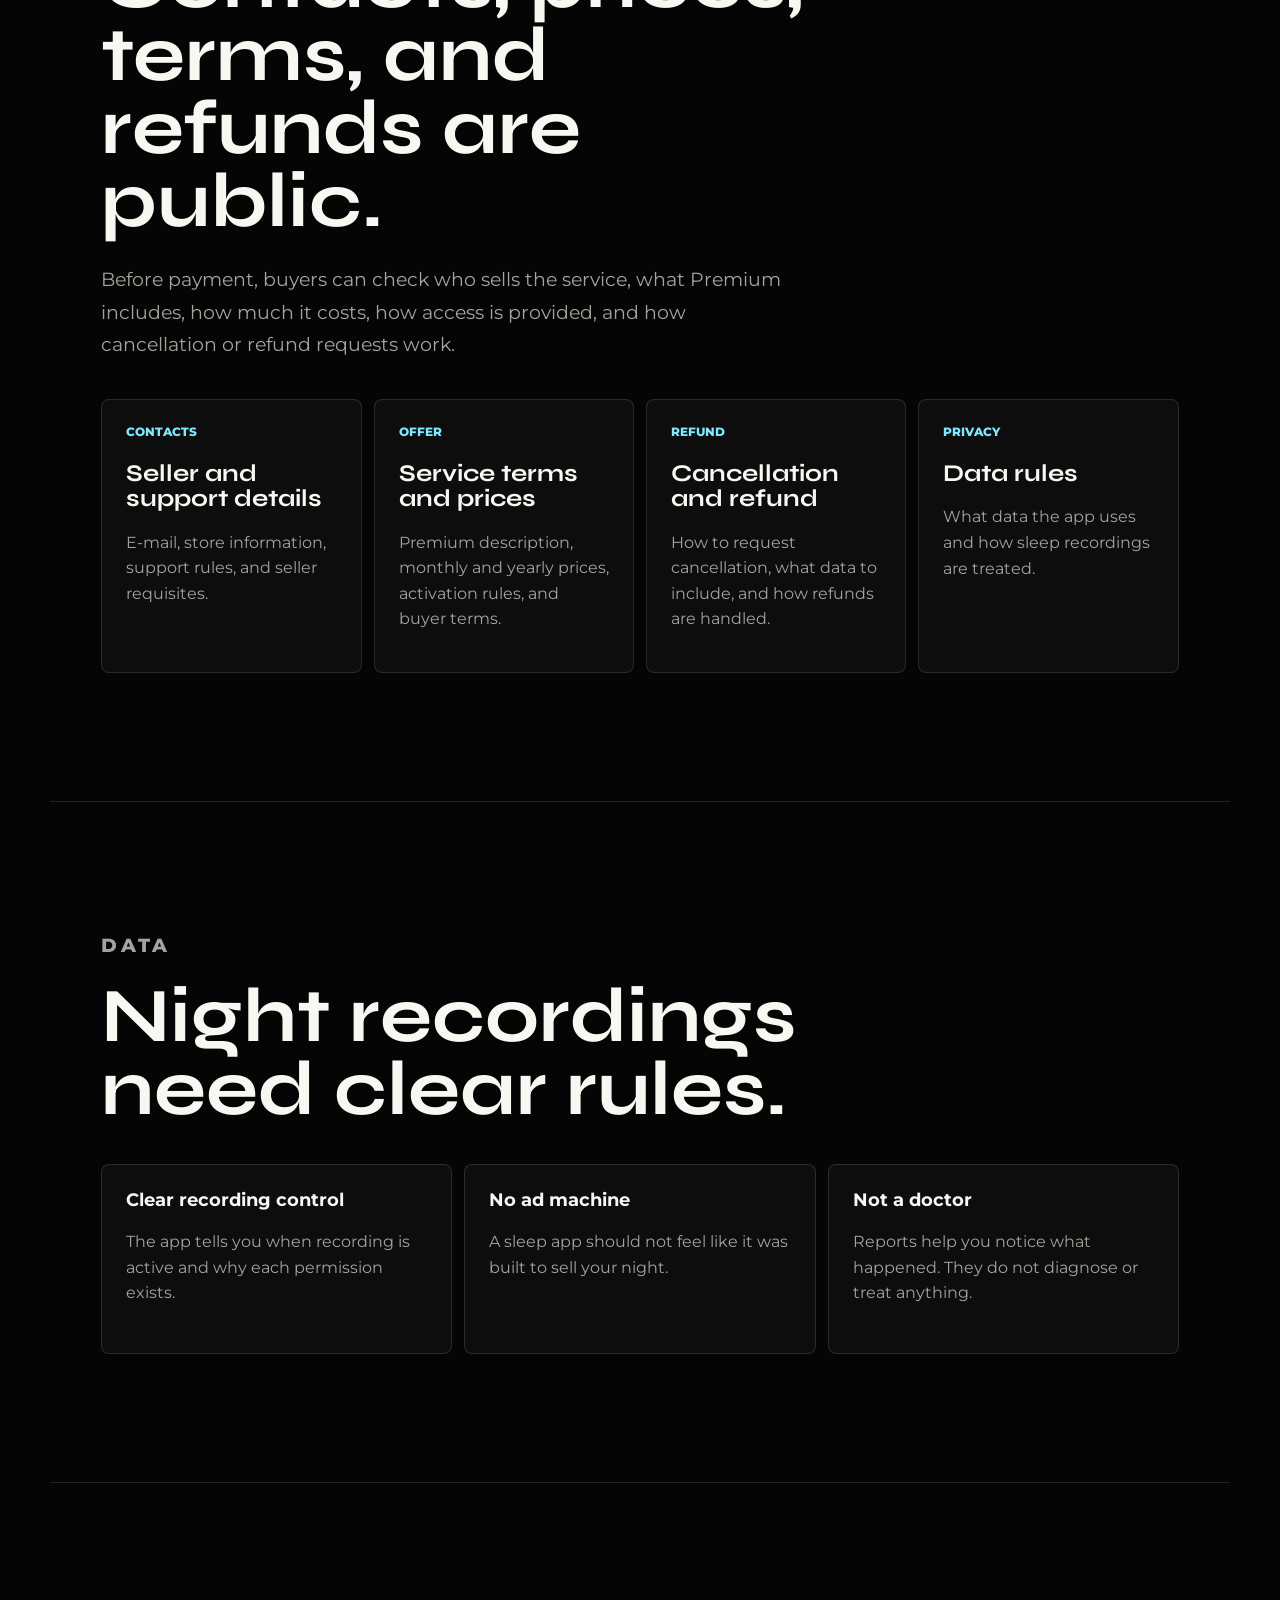
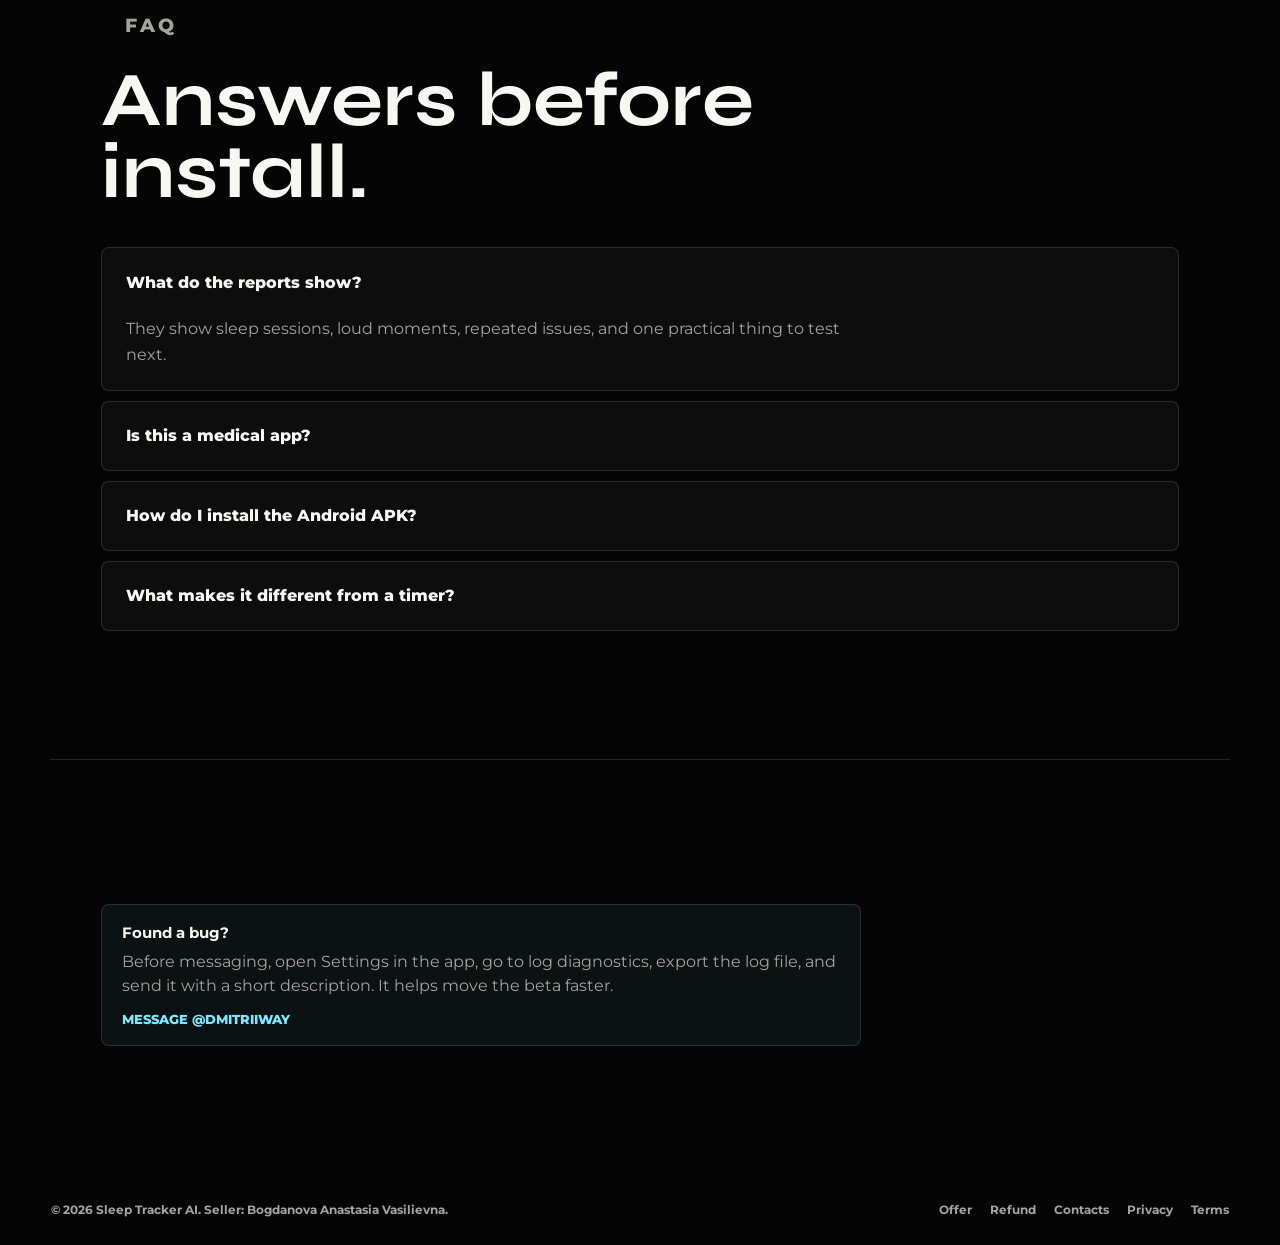
==== commit 0e938326: "Make release notes collapsible" ====
--- a/index.html
+++ b/index.html
@@ -117,11 +117,11 @@
             <dd data-apk-size>342 MB</dd>
           </div>
         </dl>
-        <div class="release-notes" data-release-notes>
-          <div class="release-history-head">
+        <details class="release-notes" data-release-notes open>
+          <summary class="release-history-head">
             <strong data-i18n="releaseHistoryTitle">Release history</strong>
             <span data-i18n="releaseHistoryHint">Latest first</span>
-          </div>
+          </summary>
           <ol class="release-timeline" data-release-history-list>
             <li class="release-entry is-latest">
               <div class="release-entry-top">
@@ -156,11 +156,11 @@
               </ul>
             </li>
           </ol>
-        </div>
+        </details>
         <details class="verify-file">
           <summary data-i18n="verifyFileTitle">Verify file</summary>
           <p><span>Package</span><code data-apk-package>com.dmitriiway.sleeptracker</code></p>
-          <p><span>SHA-256</span><code data-apk-sha>35dce23603327112d8aa5e13d2c0e6d64871e970d7ac98bdaf43bc3f3a5a3148</code></p>
+          <p><span>SHA-256</span><code data-apk-sha>d2e108363e9a0d1996bddd29dd4054579fe174d80a17e100c41a8178f8936a0f</code></p>
           <p><span>Signer SHA-256</span><code data-apk-signer>99c3a1cf3502ba83b4a8c6378751da714a70654923d2371eccba00cac0772e3f</code></p>
         </details>
         <p class="download-note" data-i18n="downloadInstallNote">After download, open the APK on Android and follow the system prompts.</p>
--- a/css/site.css
+++ b/css/site.css
@@ -879,13 +879,16 @@
 }
 
 .release-notes {
-  display: grid;
-  gap: 12px;
   padding: 16px;
   margin-bottom: 14px;
   border: 1px solid var(--line);
   border-radius: 8px;
   background: linear-gradient(180deg, rgba(181, 255, 106, 0.045), rgba(125, 232, 255, 0.025));
+}
+
+.release-notes[open] {
+  display: grid;
+  gap: 12px;
 }
 
 .release-history-head,
@@ -899,6 +902,31 @@
 .release-history-head {
   justify-content: space-between;
   padding-bottom: 4px;
+  cursor: pointer;
+  list-style: none;
+}
+
+.release-history-head::-webkit-details-marker {
+  display: none;
+}
+
+.release-history-head::after {
+  content: "+";
+  flex: 0 0 auto;
+  width: 24px;
+  height: 24px;
+  display: inline-flex;
+  align-items: center;
+  justify-content: center;
+  border: 1px solid var(--line);
+  border-radius: 999px;
+  color: var(--cyan);
+  font-size: 16px;
+  line-height: 1;
+}
+
+.release-notes[open] .release-history-head::after {
+  content: "-";
 }
 
 .release-history-head strong {
@@ -918,9 +946,21 @@
 .release-timeline {
   display: grid;
   gap: 0;
-  padding: 0;
+  max-height: 240px;
+  overflow-y: auto;
+  overscroll-behavior: contain;
+  padding: 0 8px 0 0;
   margin: 0;
   list-style: none;
+}
+
+.release-timeline::-webkit-scrollbar {
+  width: 6px;
+}
+
+.release-timeline::-webkit-scrollbar-thumb {
+  border-radius: 999px;
+  background: rgba(125, 232, 255, 0.28);
 }
 
 .release-entry {
@@ -1253,6 +1293,15 @@
     flex-direction: column;
   }
 
+  .release-history-head::after {
+    align-self: flex-end;
+    margin-top: -28px;
+  }
+
+  .release-timeline {
+    max-height: 190px;
+  }
+
   .release-entry:not(:last-child) .release-entry-top::after {
     margin-left: 0;
   }
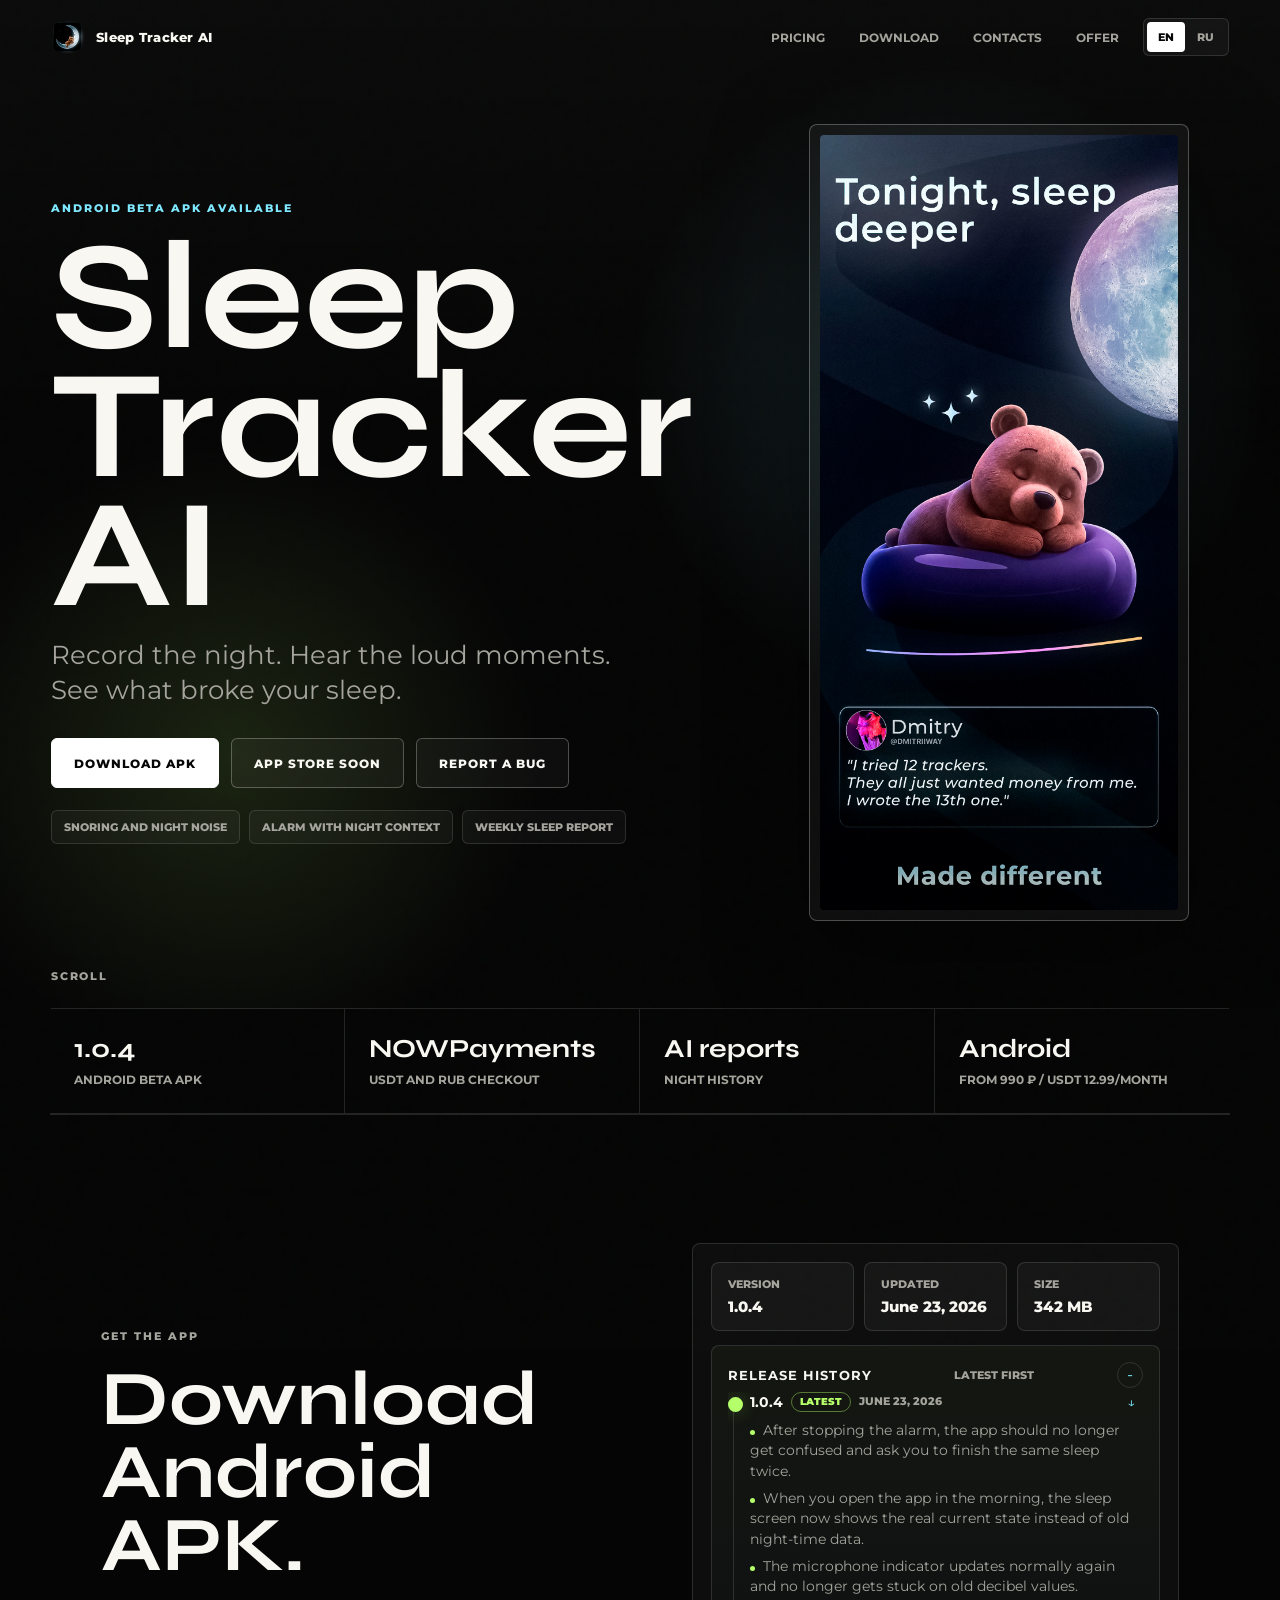
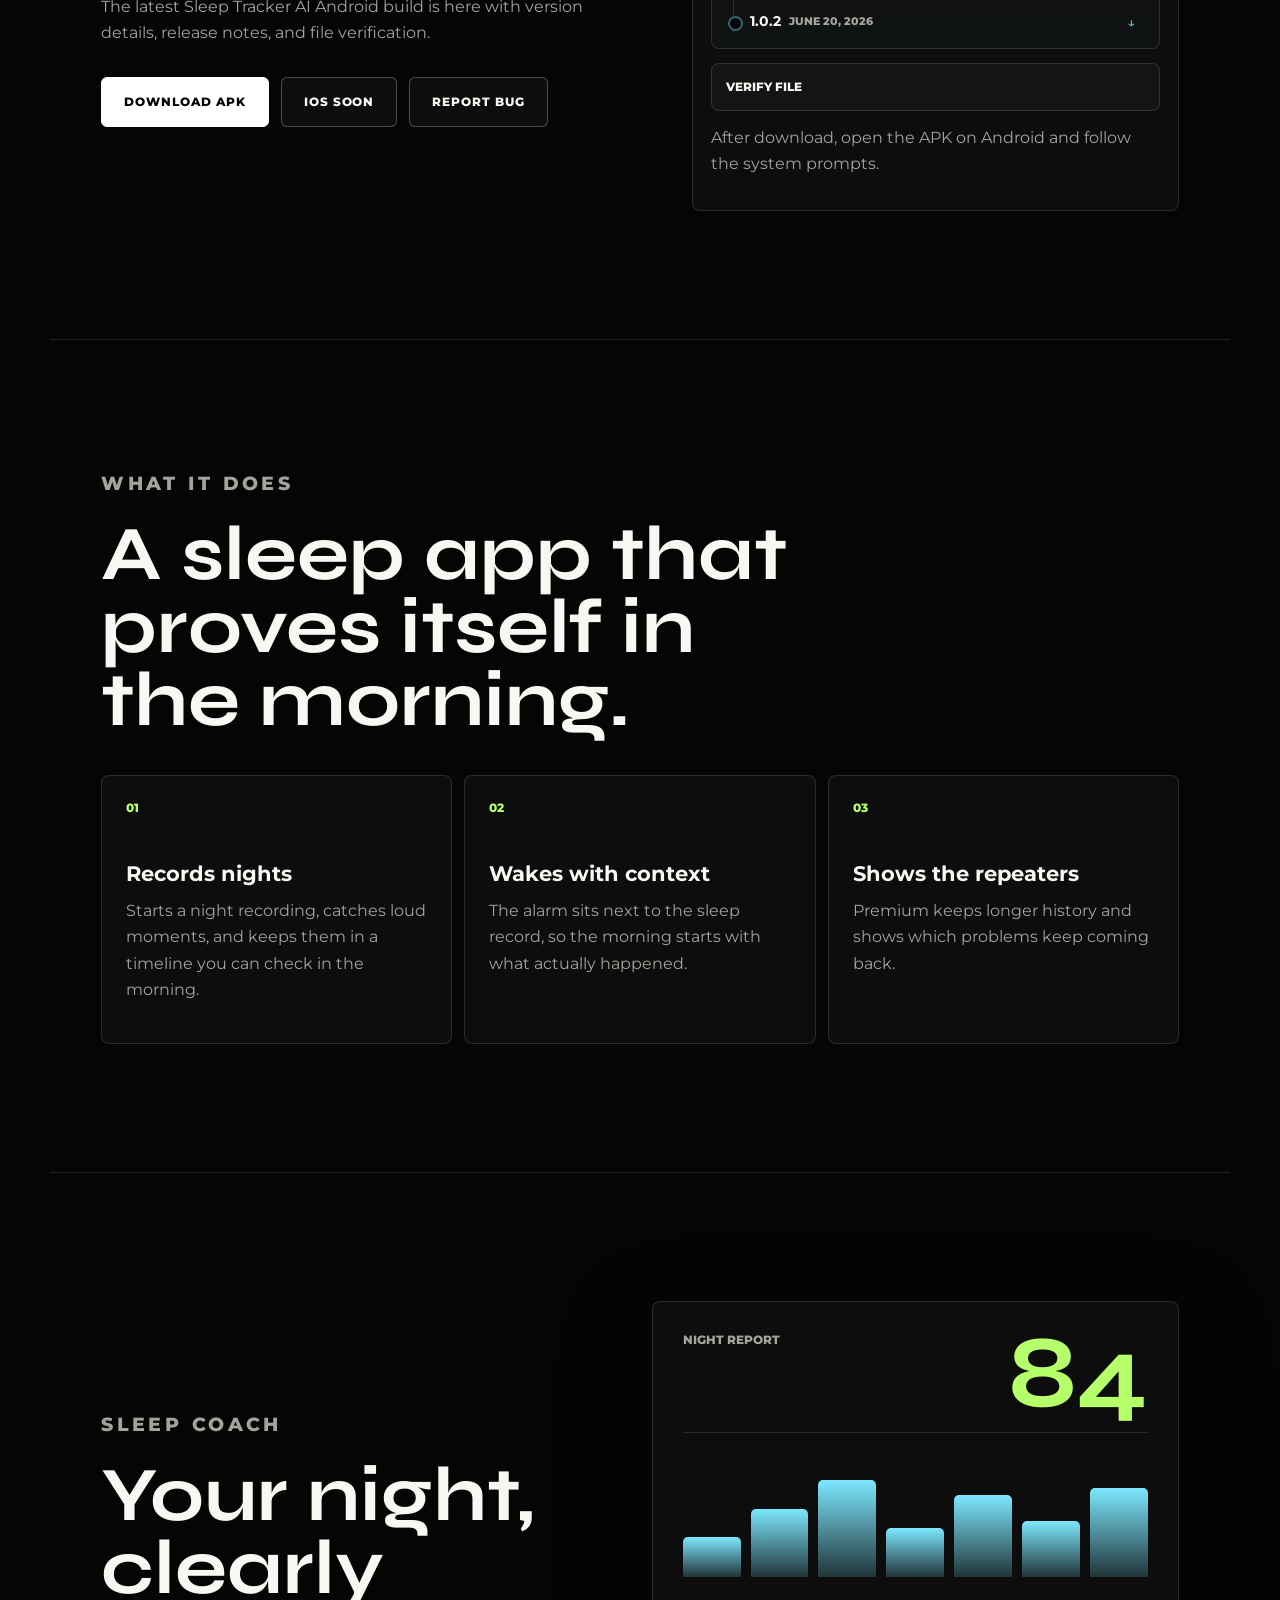
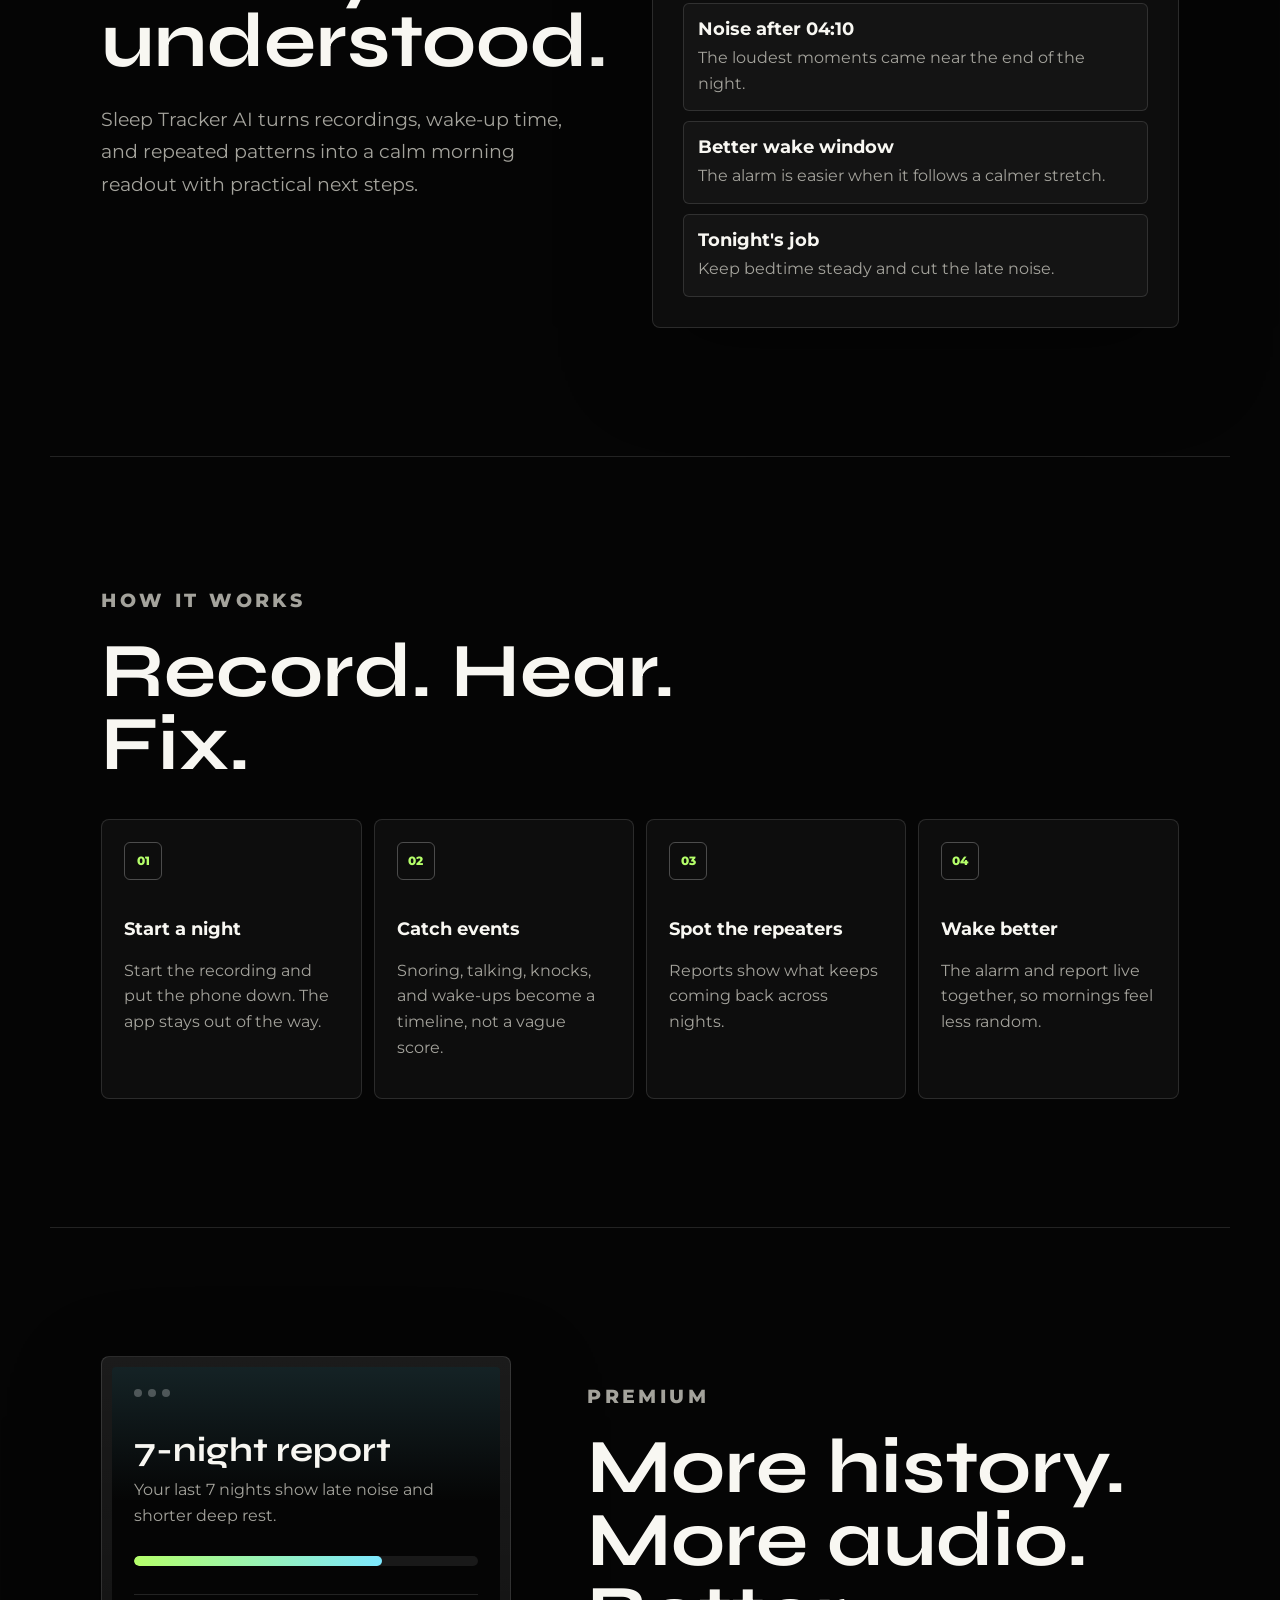
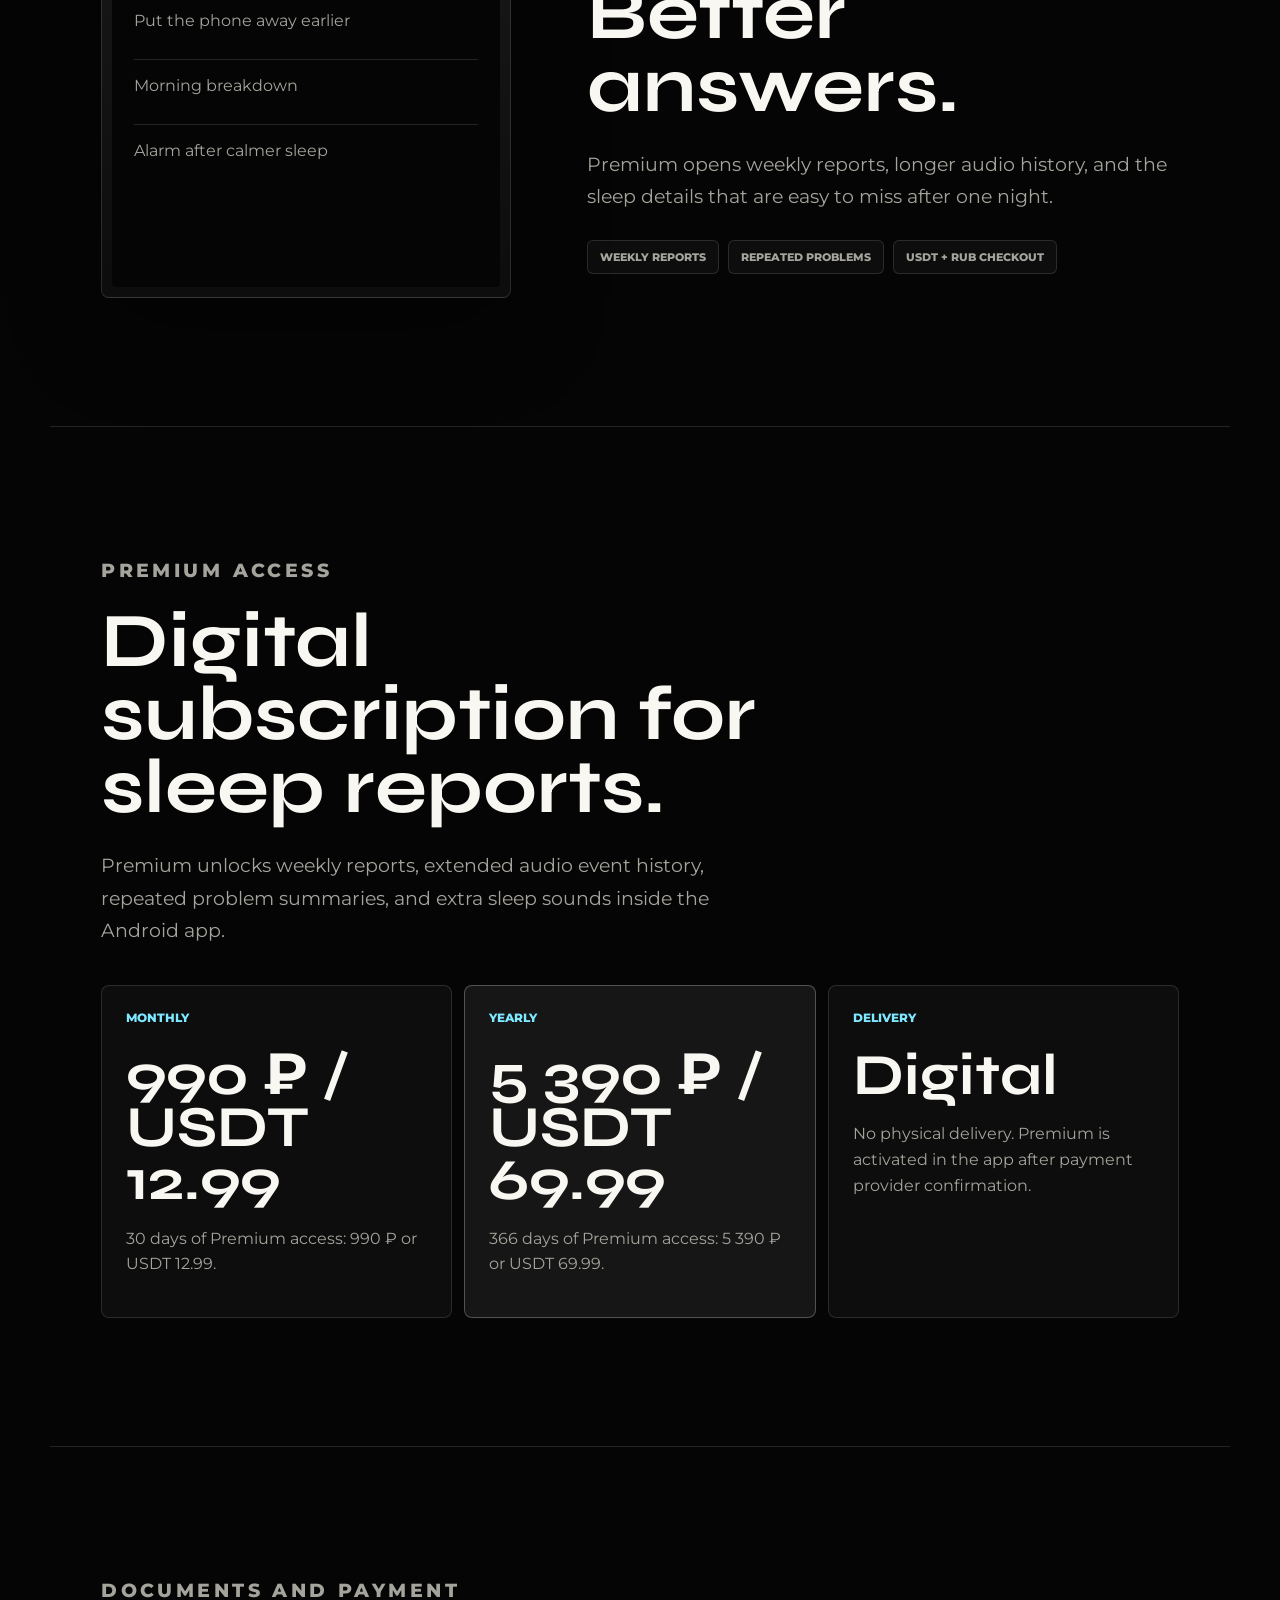
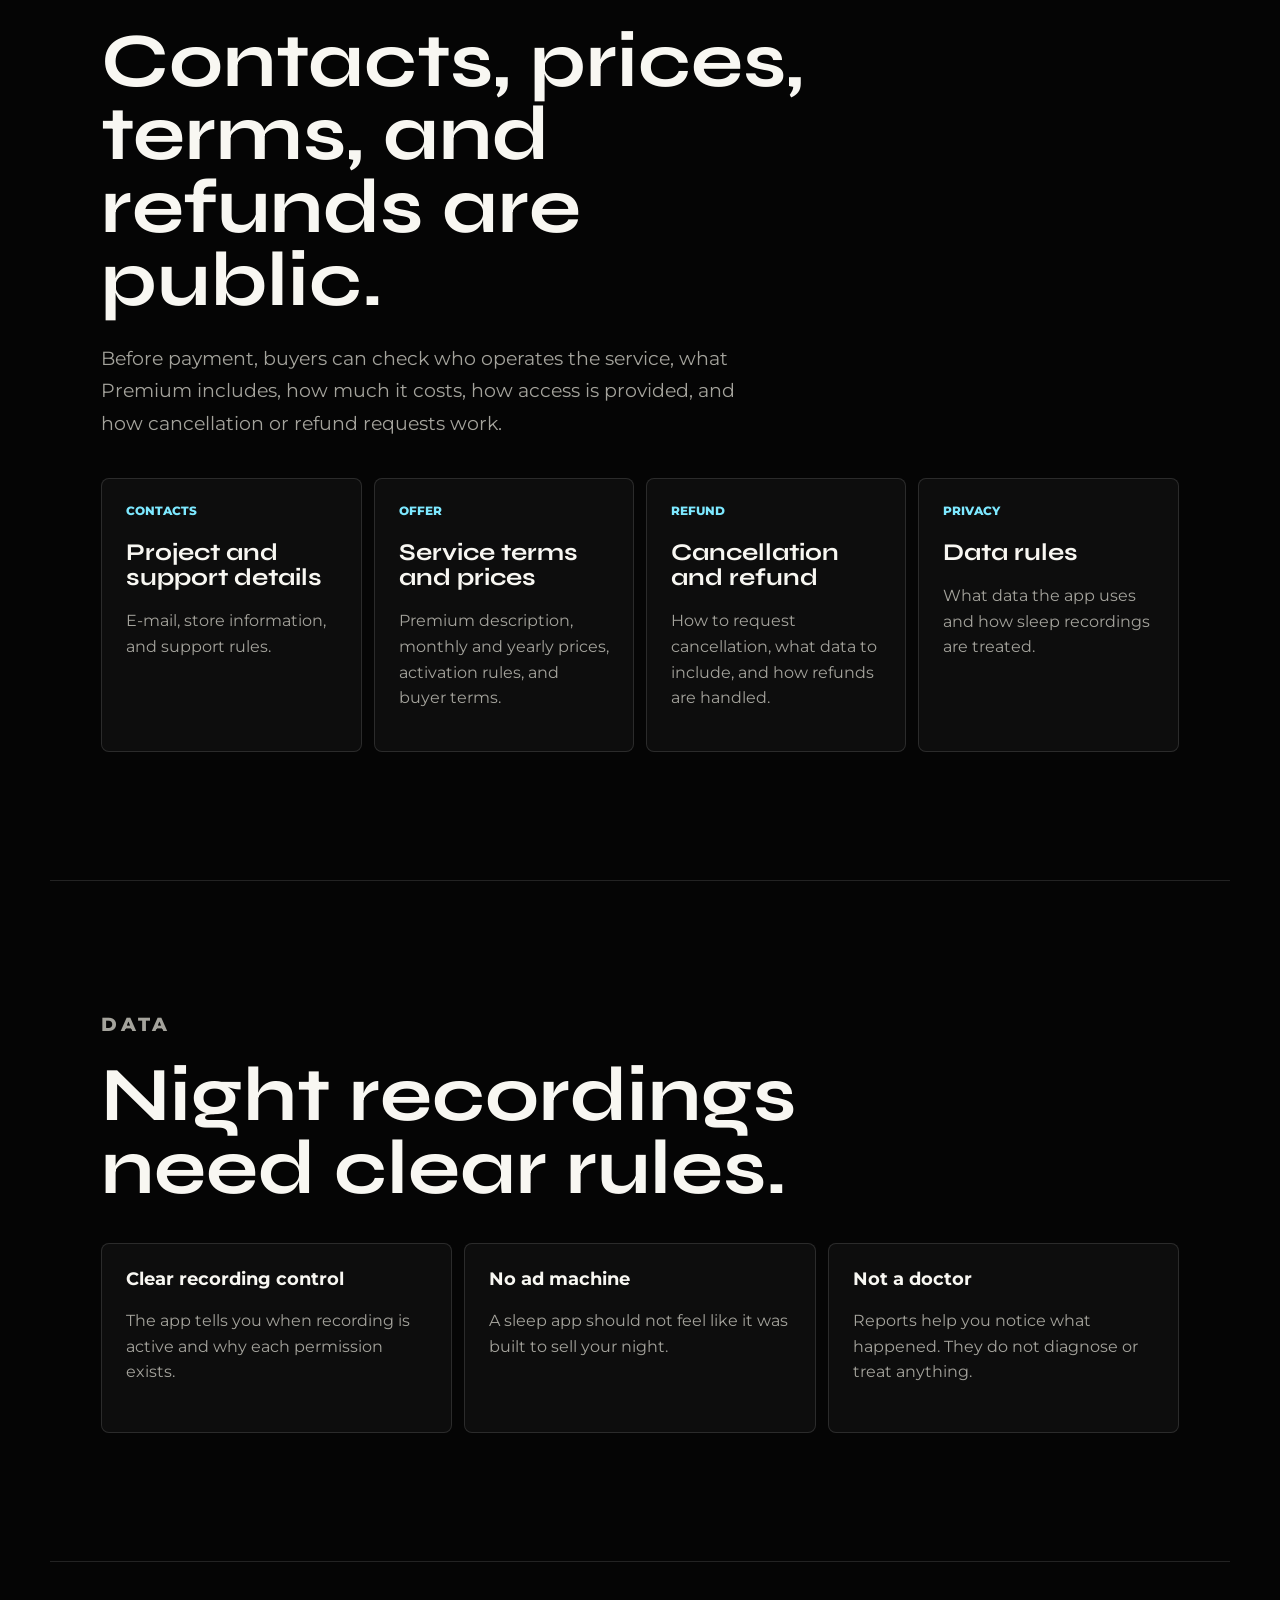
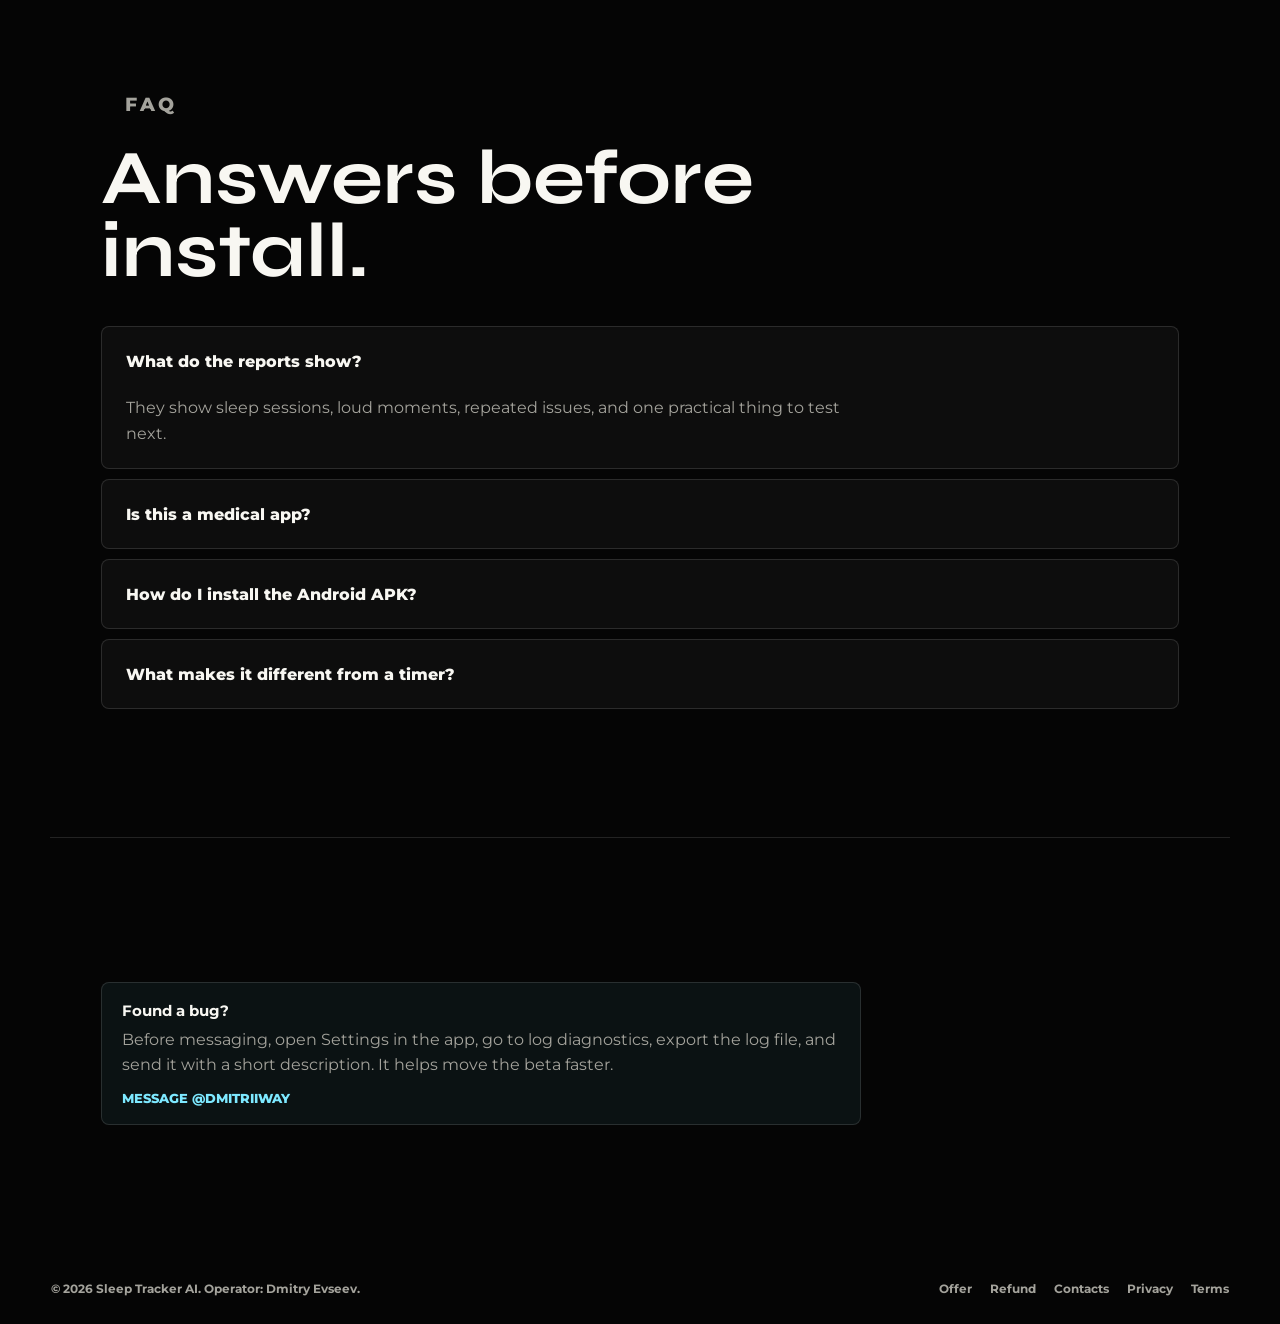
==== commit bc5131e0: "Update payment copy and legal contacts" ====
--- a/index.html
+++ b/index.html
@@ -110,7 +110,7 @@
           </div>
           <div>
             <dt data-i18n="downloadUpdatedLabel">Updated</dt>
-            <dd data-i18n="downloadUpdatedValue">June 21, 2026</dd>
+            <dd data-i18n="downloadUpdatedValue">July 1, 2026</dd>
           </div>
           <div>
             <dt data-i18n="downloadSizeLabel">Size</dt>
@@ -141,8 +141,8 @@
                 <span class="release-date">June 19, 2026</span>
               </div>
               <ul>
-                <li>Robokassa checkout no longer blocks payment behind unavailable Google sign-in.</li>
-                <li>Ruble and crypto paywall tabs now show matching prices.</li>
+                <li>Crypto checkout no longer depends on unavailable Google sign-in.</li>
+                <li>The paywall now shows one crypto payment path with matching USDT prices.</li>
               </ul>
             </li>
             <li class="release-entry">
@@ -283,12 +283,12 @@
       <div class="pricing-grid">
         <article class="price-card">
           <span data-i18n="priceMonthlyLabel">Monthly</span>
-          <strong>990 ₽</strong>
+          <strong>990 ₽ / USDT 12.99</strong>
           <p data-i18n="priceMonthlyText">30 days of Premium access after payment confirmation.</p>
         </article>
         <article class="price-card is-featured">
           <span data-i18n="priceYearlyLabel">Yearly</span>
-          <strong>4 990 ₽</strong>
+          <strong>5 390 ₽ / USDT 69.99</strong>
           <p data-i18n="priceYearlyText">366 days of Premium access after payment confirmation.</p>
         </article>
         <article class="price-card">
@@ -308,8 +308,8 @@
       <div class="documents-grid">
         <a class="doc-card magnetic" href="contacts.html">
           <span data-i18n="documentsContactsLabel">Contacts</span>
-          <strong data-i18n="documentsContactsTitle">Seller and support details</strong>
-          <p data-i18n="documentsContactsText">E-mail, store information, support rules, and seller requisites.</p>
+          <strong data-i18n="documentsContactsTitle">Project and support details</strong>
+          <p data-i18n="documentsContactsText">E-mail, store information, and support rules.</p>
         </a>
         <a class="doc-card magnetic" href="offer.html">
           <span data-i18n="documentsOfferLabel">Offer</span>
@@ -385,7 +385,7 @@
   </main>
 
   <footer>
-    <span data-i18n="footerSeller">© 2026 Sleep Tracker AI. Seller: Bogdanova Anastasia Vasilievna.</span>
+    <span data-i18n="footerSeller">© 2026 Sleep Tracker AI. Operator: Dmitry Evseev.</span>
     <div>
       <a href="offer.html" data-i18n="footerOffer">Offer</a>
       <a href="refund.html" data-i18n="footerRefund">Refund</a>
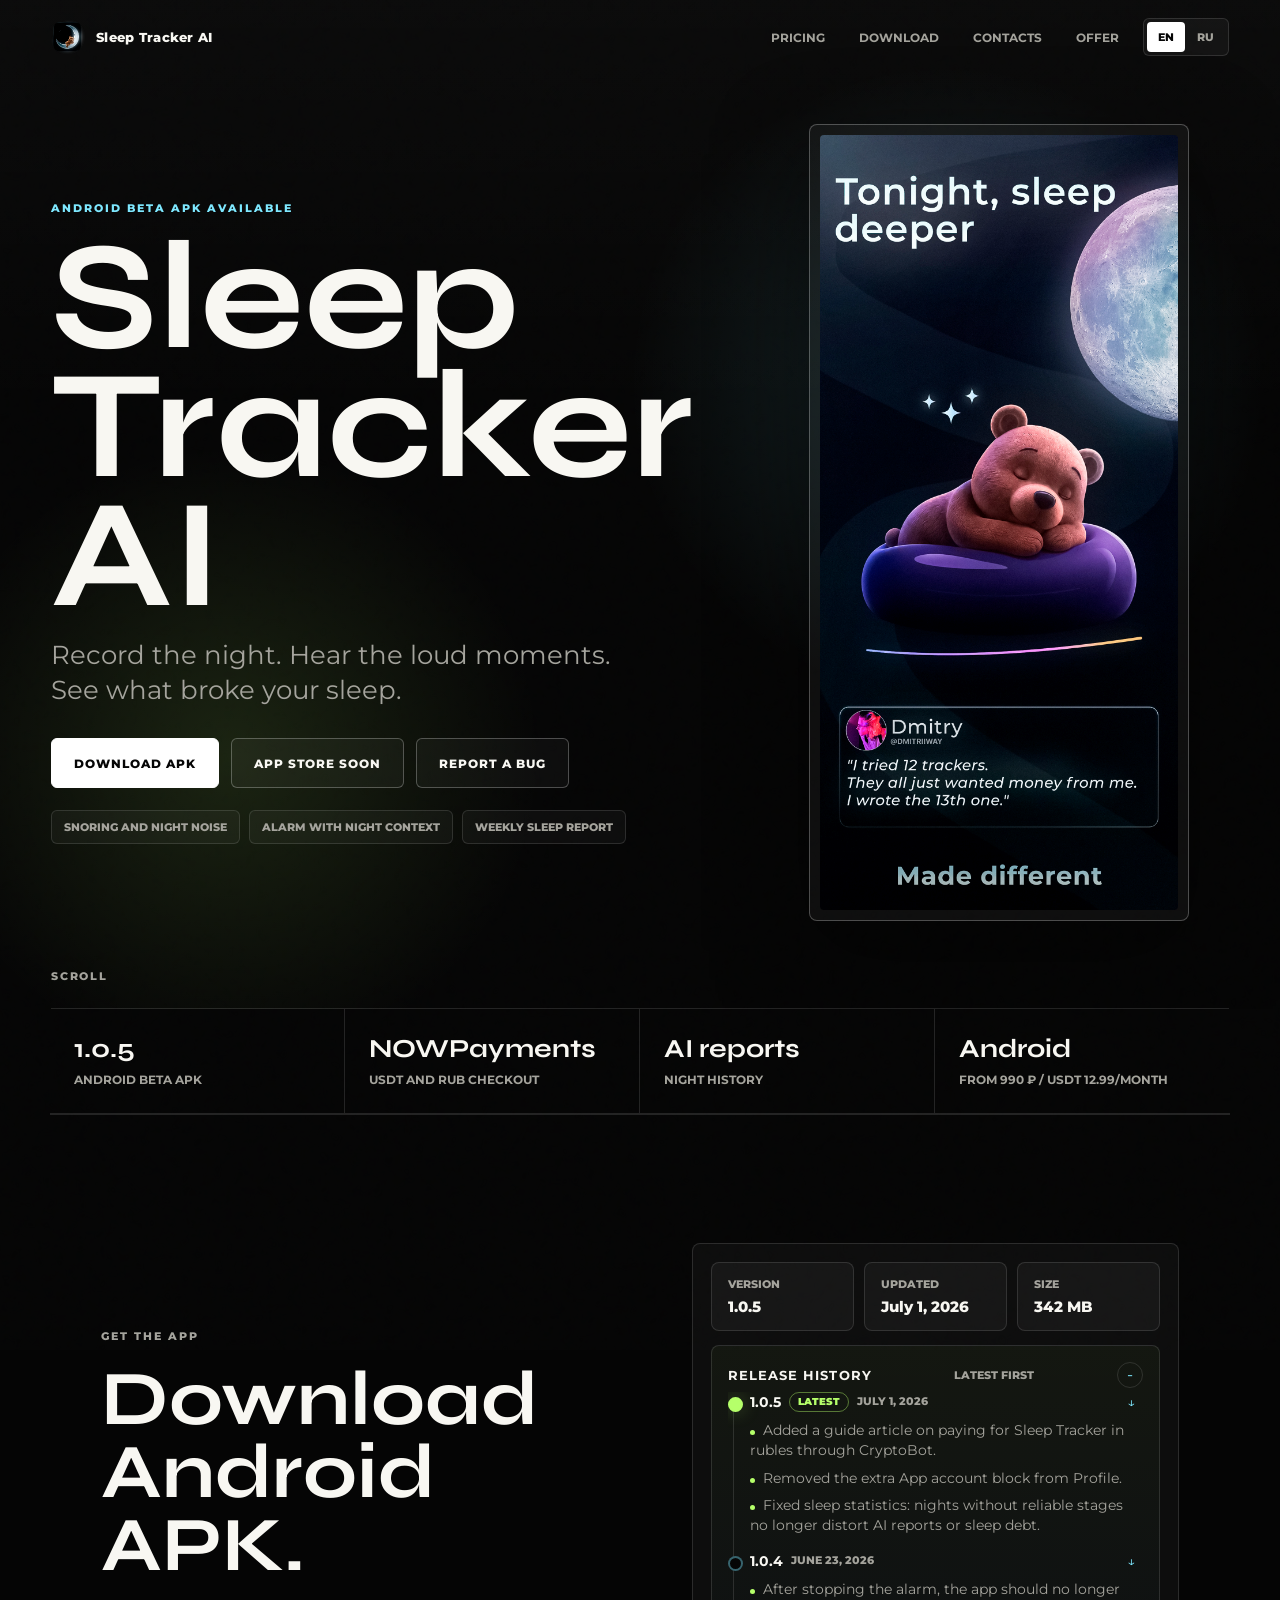
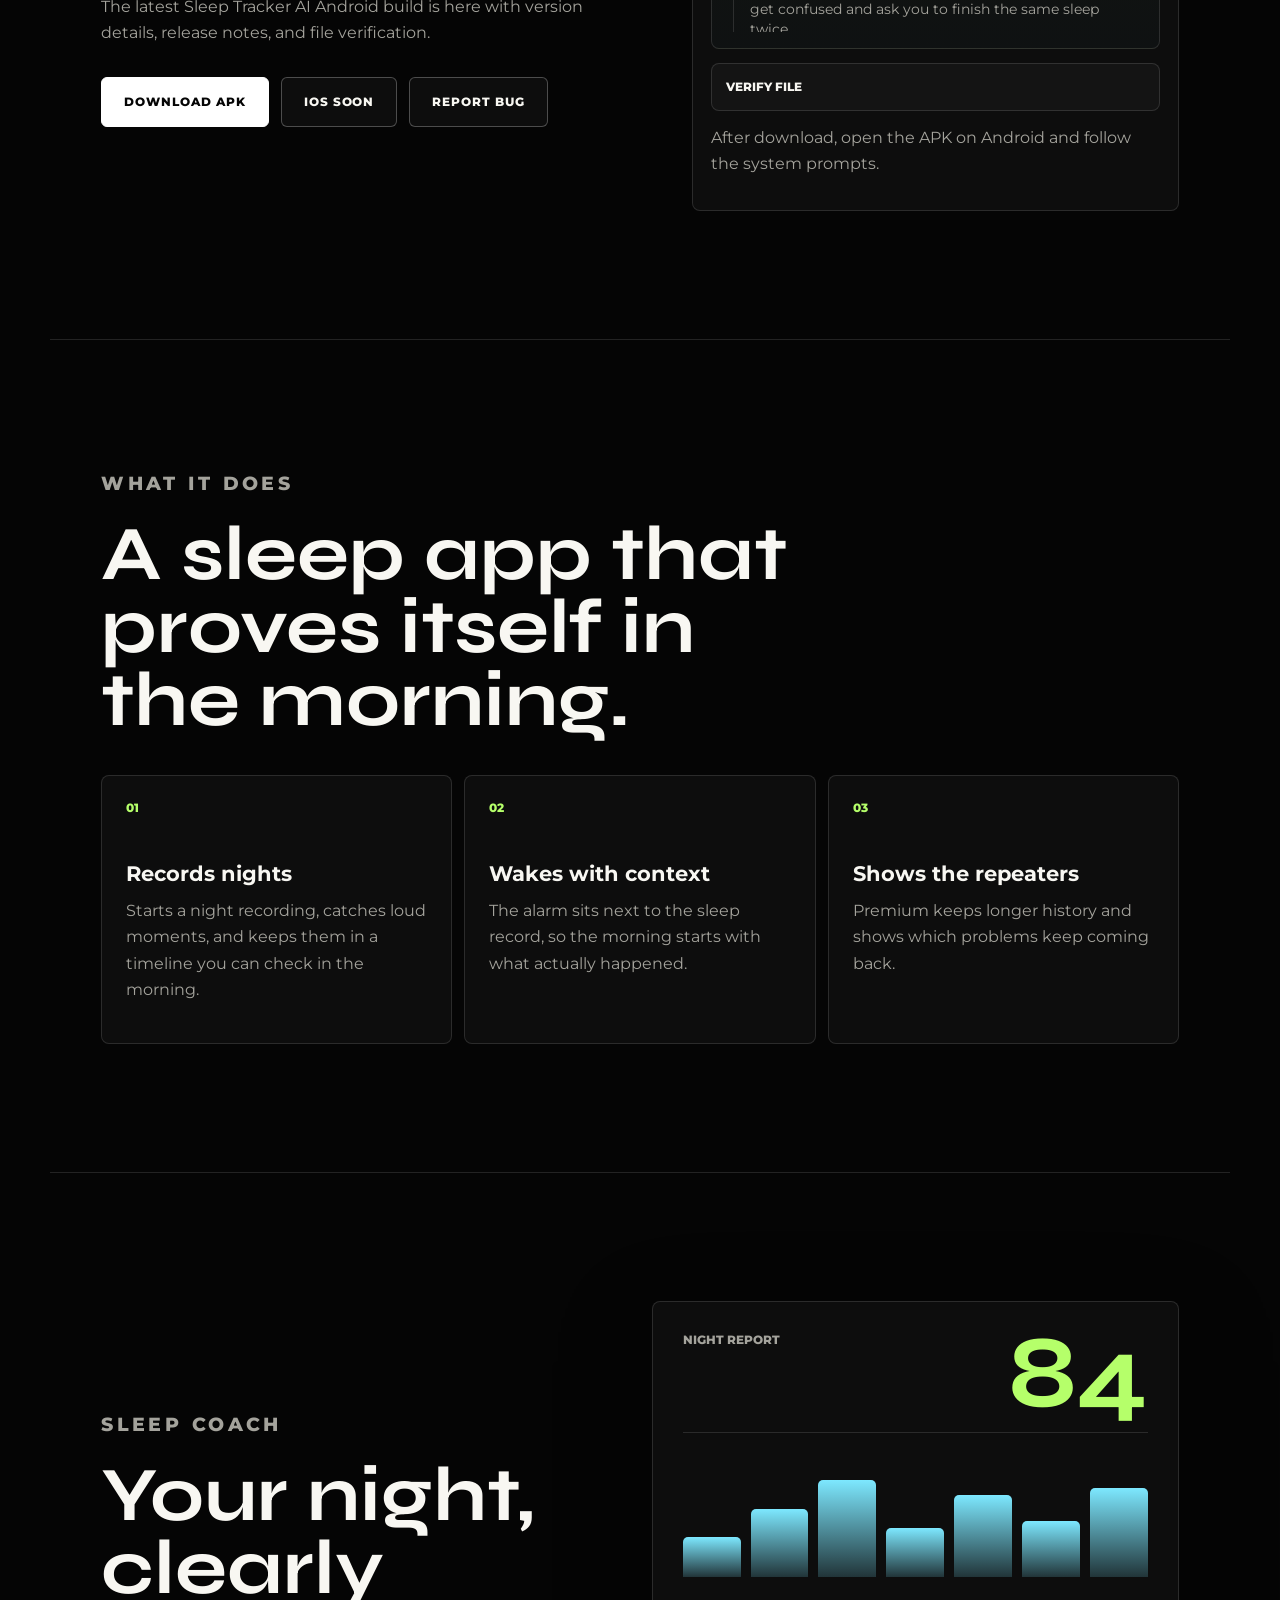
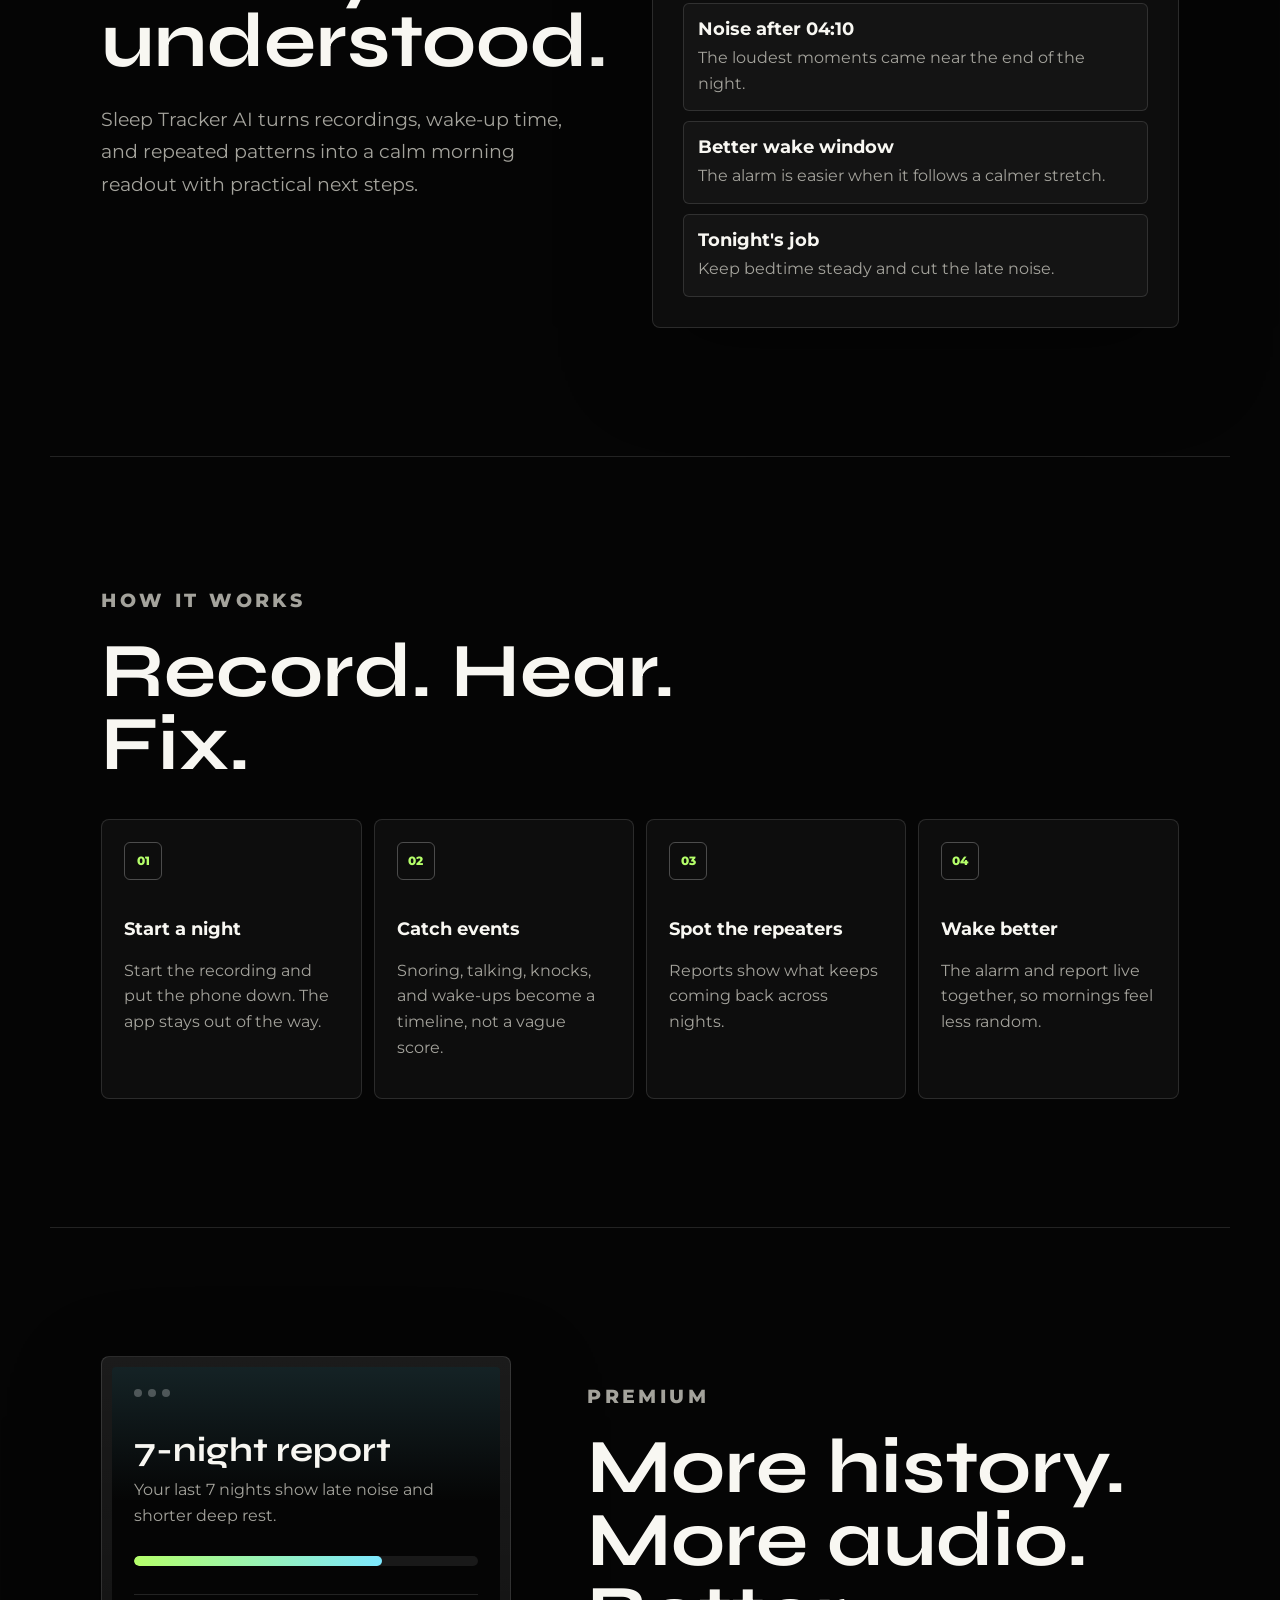
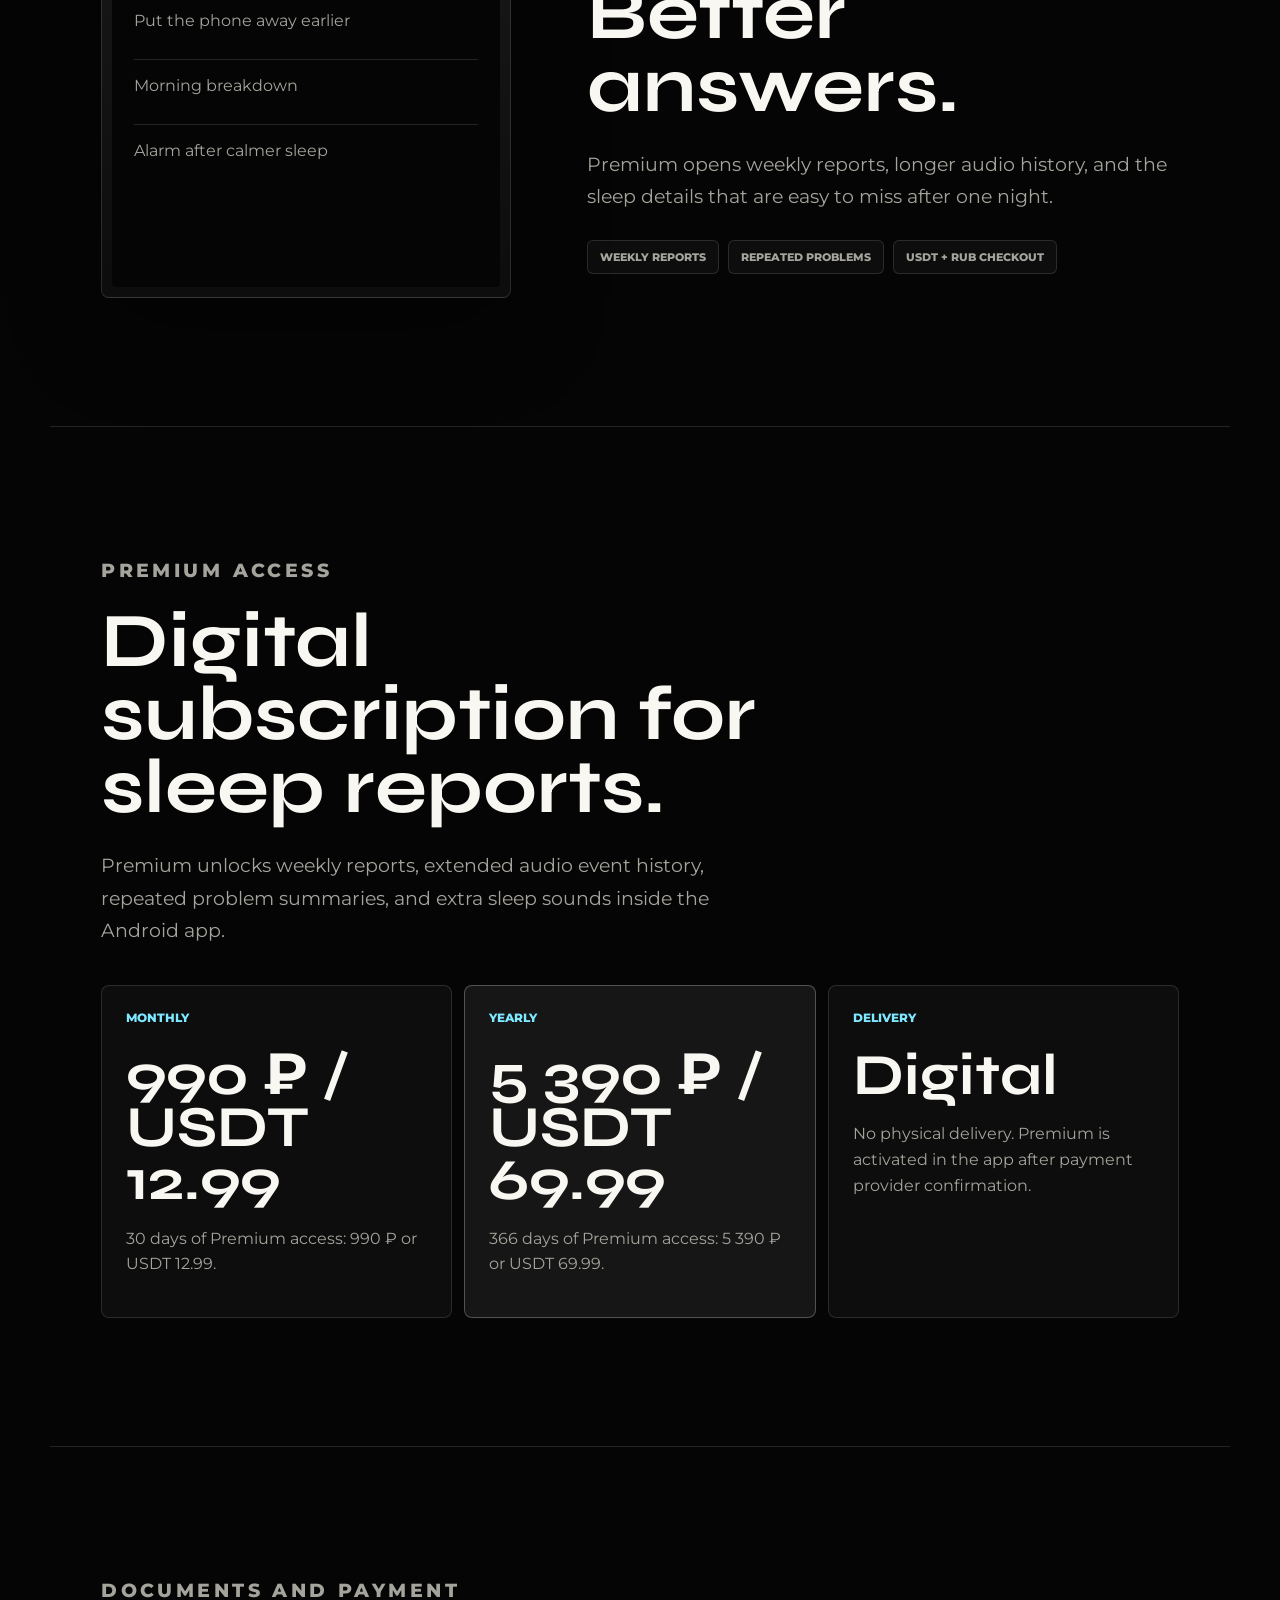
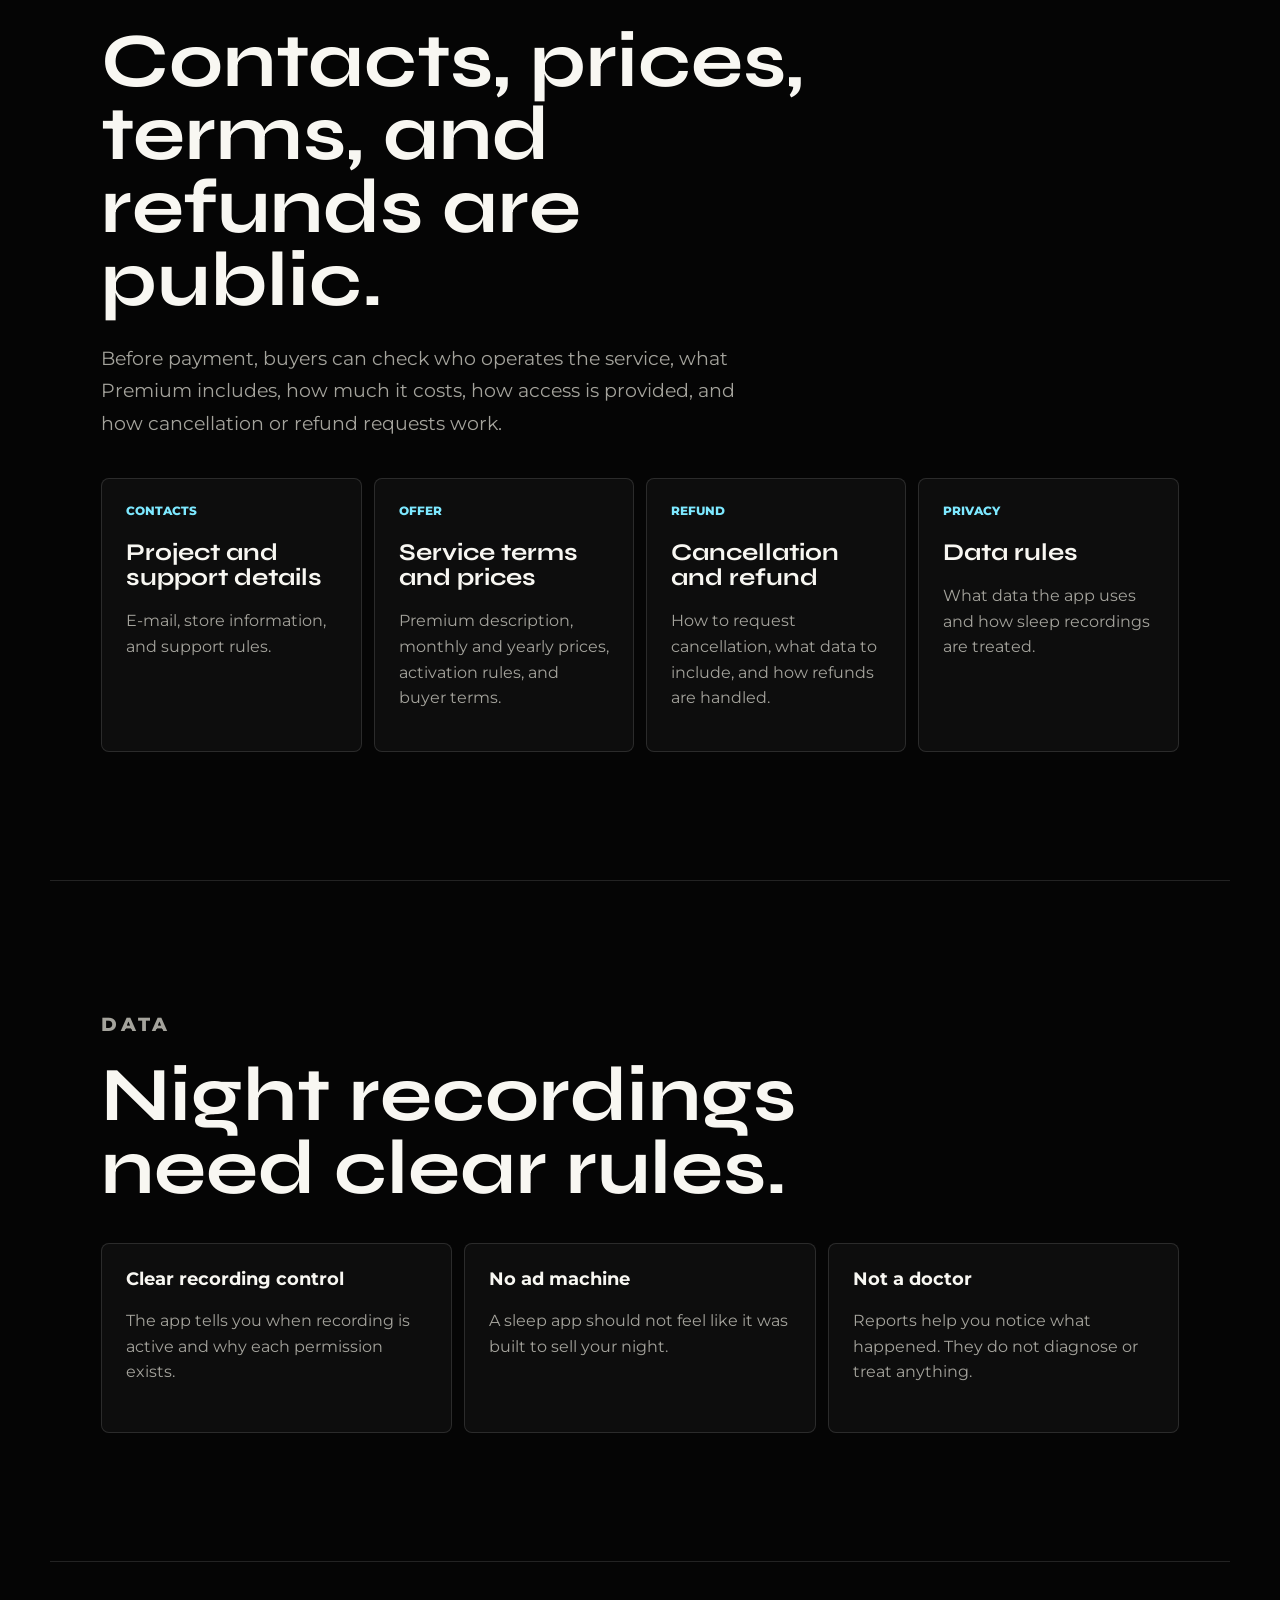
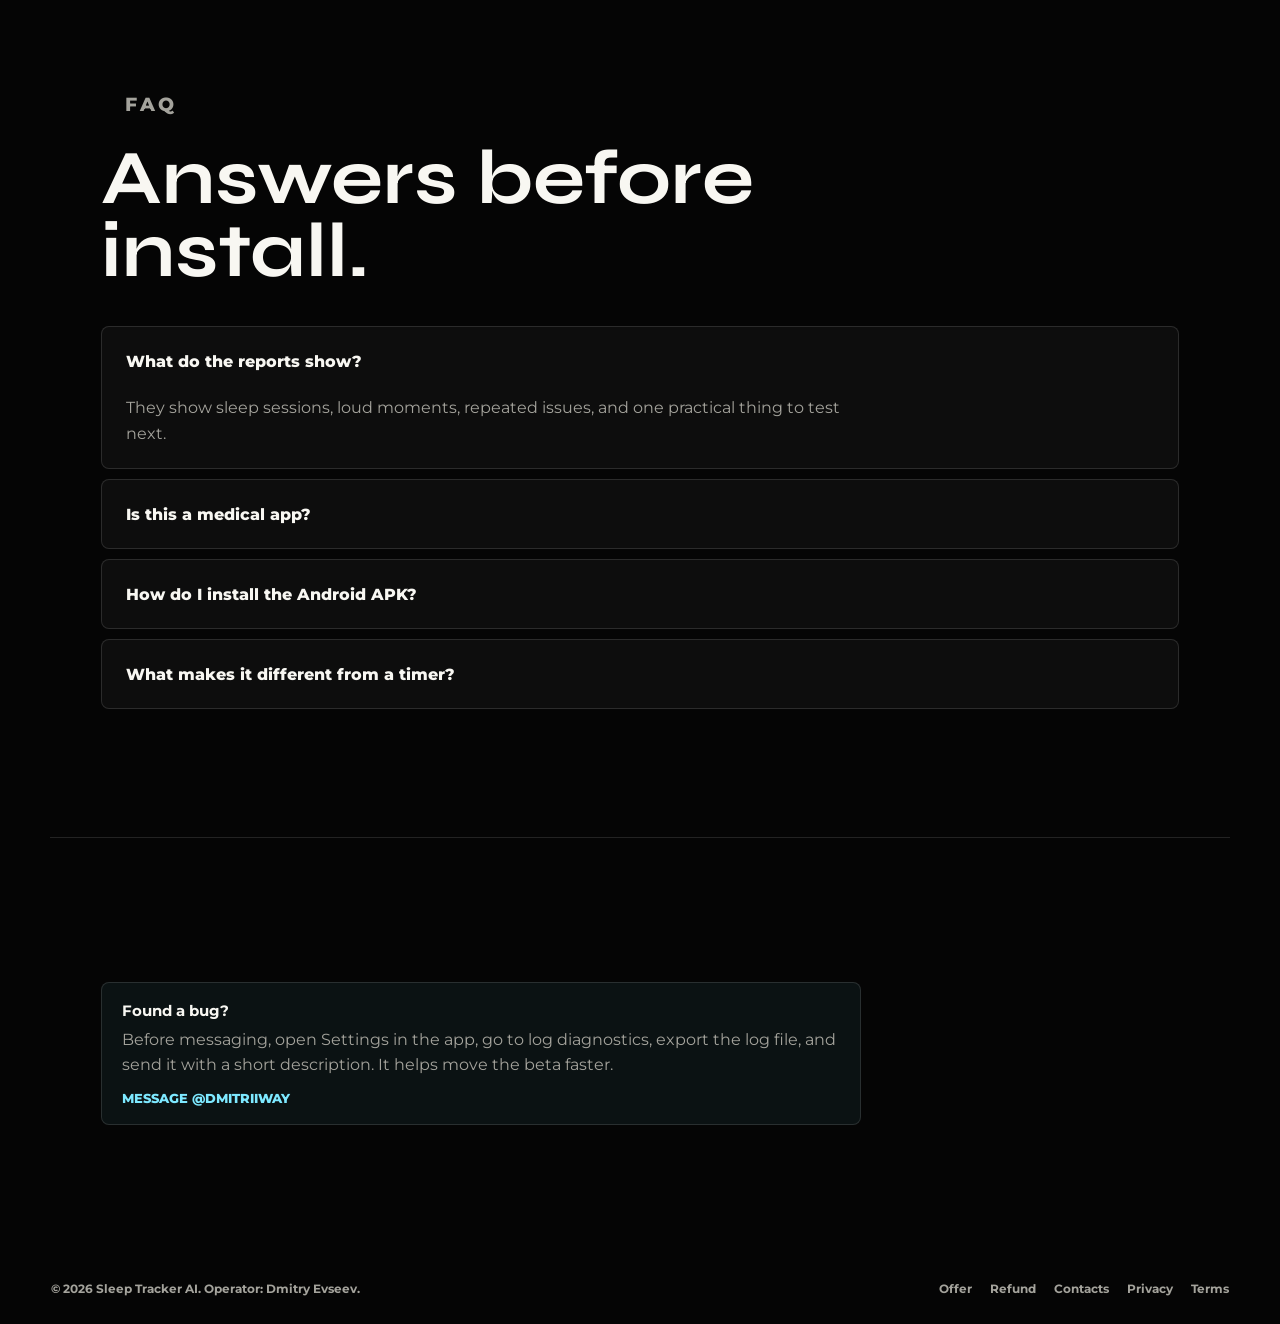
==== commit 3b617616: "Publish Android APK 1.0.5" ====
--- a/index.html
+++ b/index.html
@@ -85,7 +85,7 @@
     </section>
 
     <section class="strip" aria-label="Release info">
-      <div><strong data-strip-version>1.0.3</strong><span data-i18n="stripApk">website APK</span></div>
+      <div><strong data-strip-version>1.0.5</strong><span data-i18n="stripApk">website APK</span></div>
       <div><strong>NOWPayments</strong><span data-i18n="stripCrypto">USDT networks</span></div>
       <div><strong>AI reports</strong><span data-i18n="stripAi">sleep insights</span></div>
       <div><strong>Android</strong><span data-i18n="stripAndroid">direct install</span></div>
@@ -106,7 +106,7 @@
         <dl class="download-meta" aria-label="APK file details">
           <div>
             <dt data-i18n="downloadVersionLabel">Version</dt>
-            <dd data-apk-version>1.0.3</dd>
+            <dd data-apk-version>1.0.5</dd>
           </div>
           <div>
             <dt data-i18n="downloadUpdatedLabel">Updated</dt>
@@ -160,7 +160,7 @@
         <details class="verify-file">
           <summary data-i18n="verifyFileTitle">Verify file</summary>
           <p><span>Package</span><code data-apk-package>com.dmitriiway.sleeptracker</code></p>
-          <p><span>SHA-256</span><code data-apk-sha>d2e108363e9a0d1996bddd29dd4054579fe174d80a17e100c41a8178f8936a0f</code></p>
+          <p><span>SHA-256</span><code data-apk-sha>75b946b9022ed32e4cc409d9a2bf8b64308c2d1f1f1b0420732d317267b3672e</code></p>
           <p><span>Signer SHA-256</span><code data-apk-signer>99c3a1cf3502ba83b4a8c6378751da714a70654923d2371eccba00cac0772e3f</code></p>
         </details>
         <p class="download-note" data-i18n="downloadInstallNote">After download, open the APK on Android and follow the system prompts.</p>
